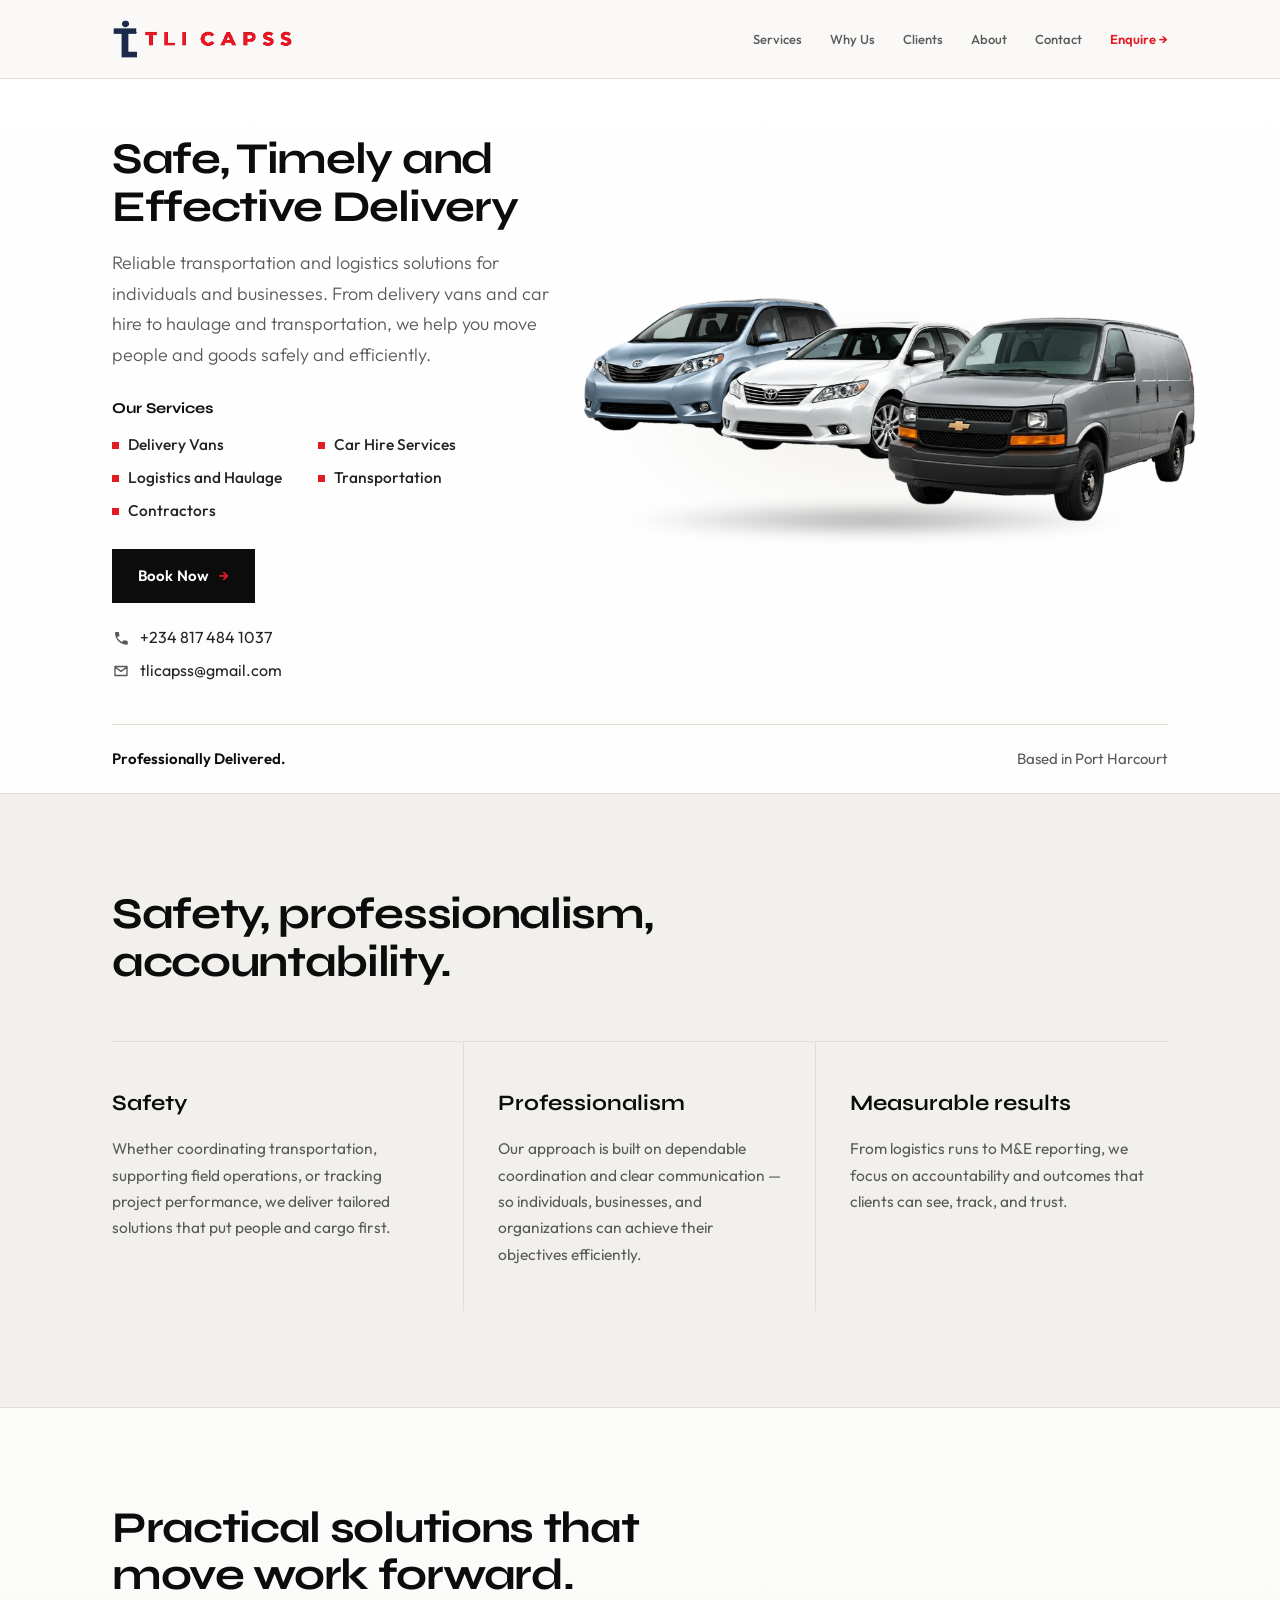
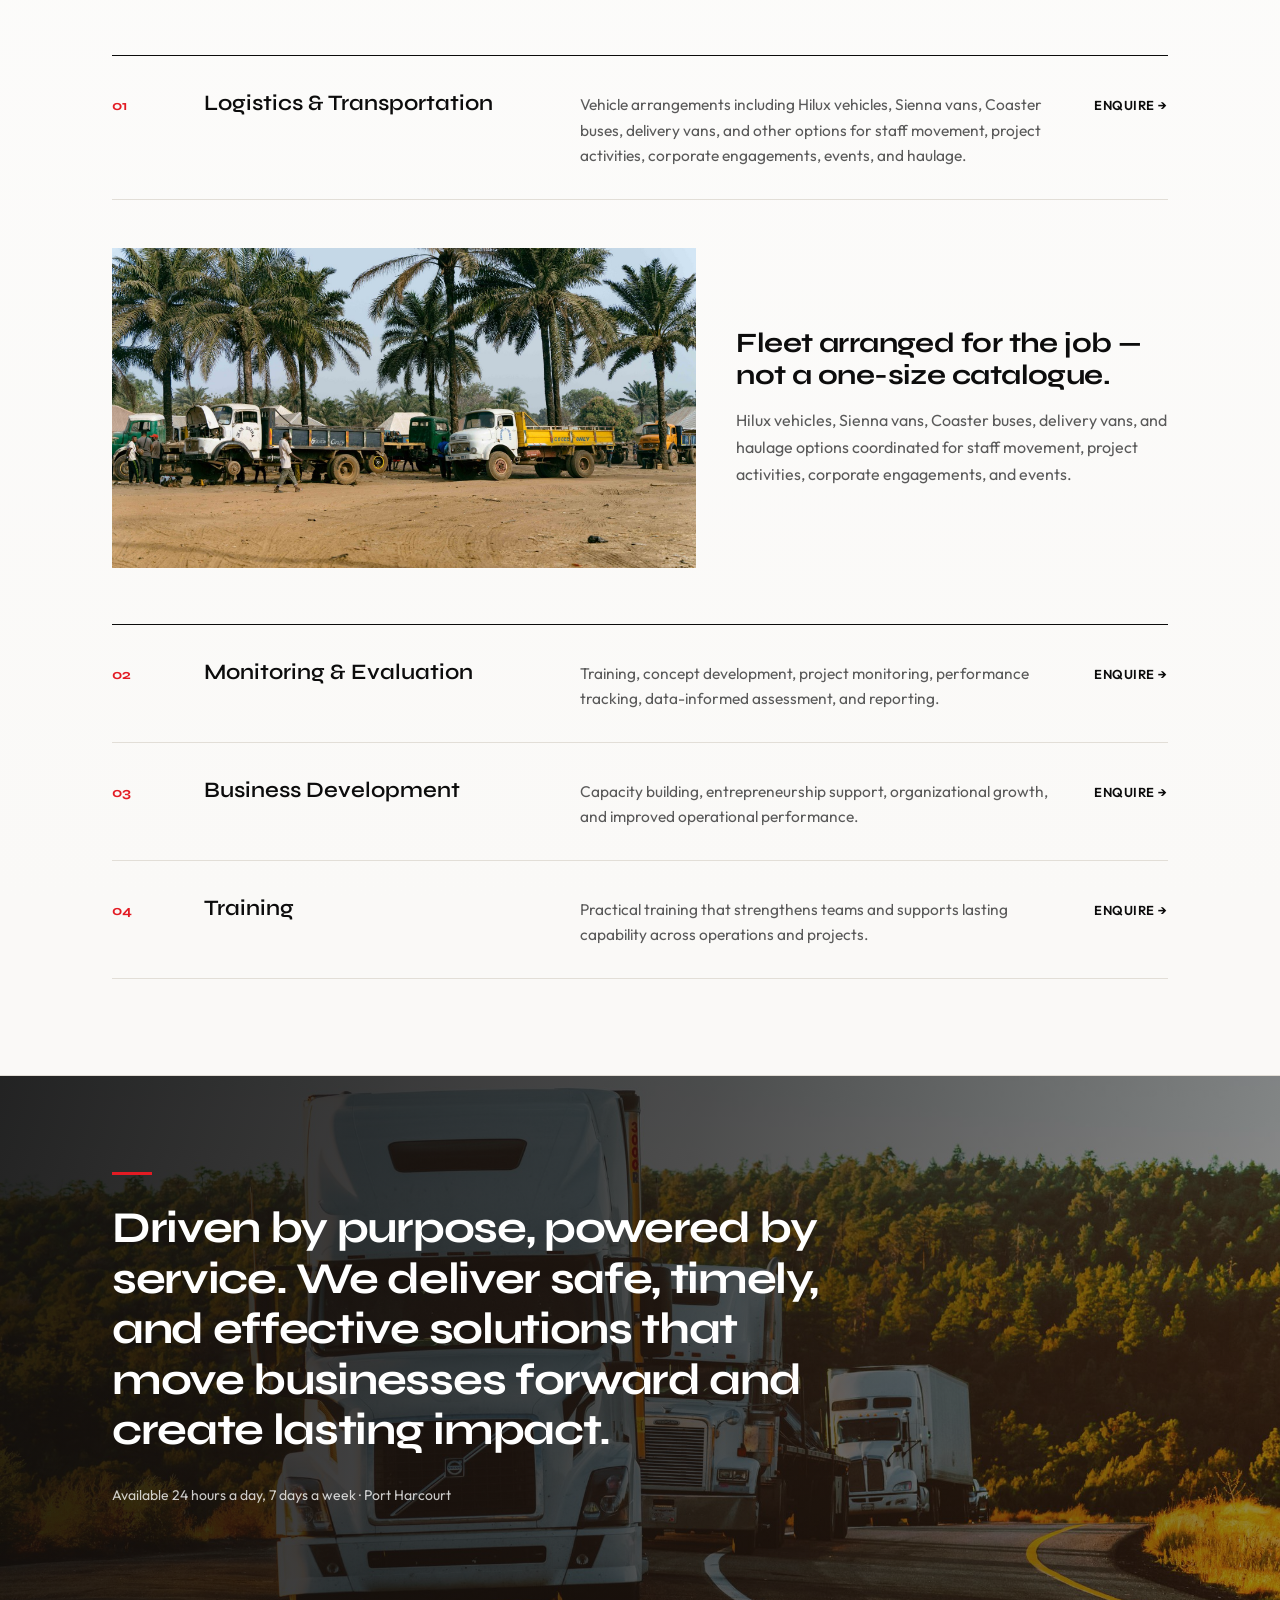
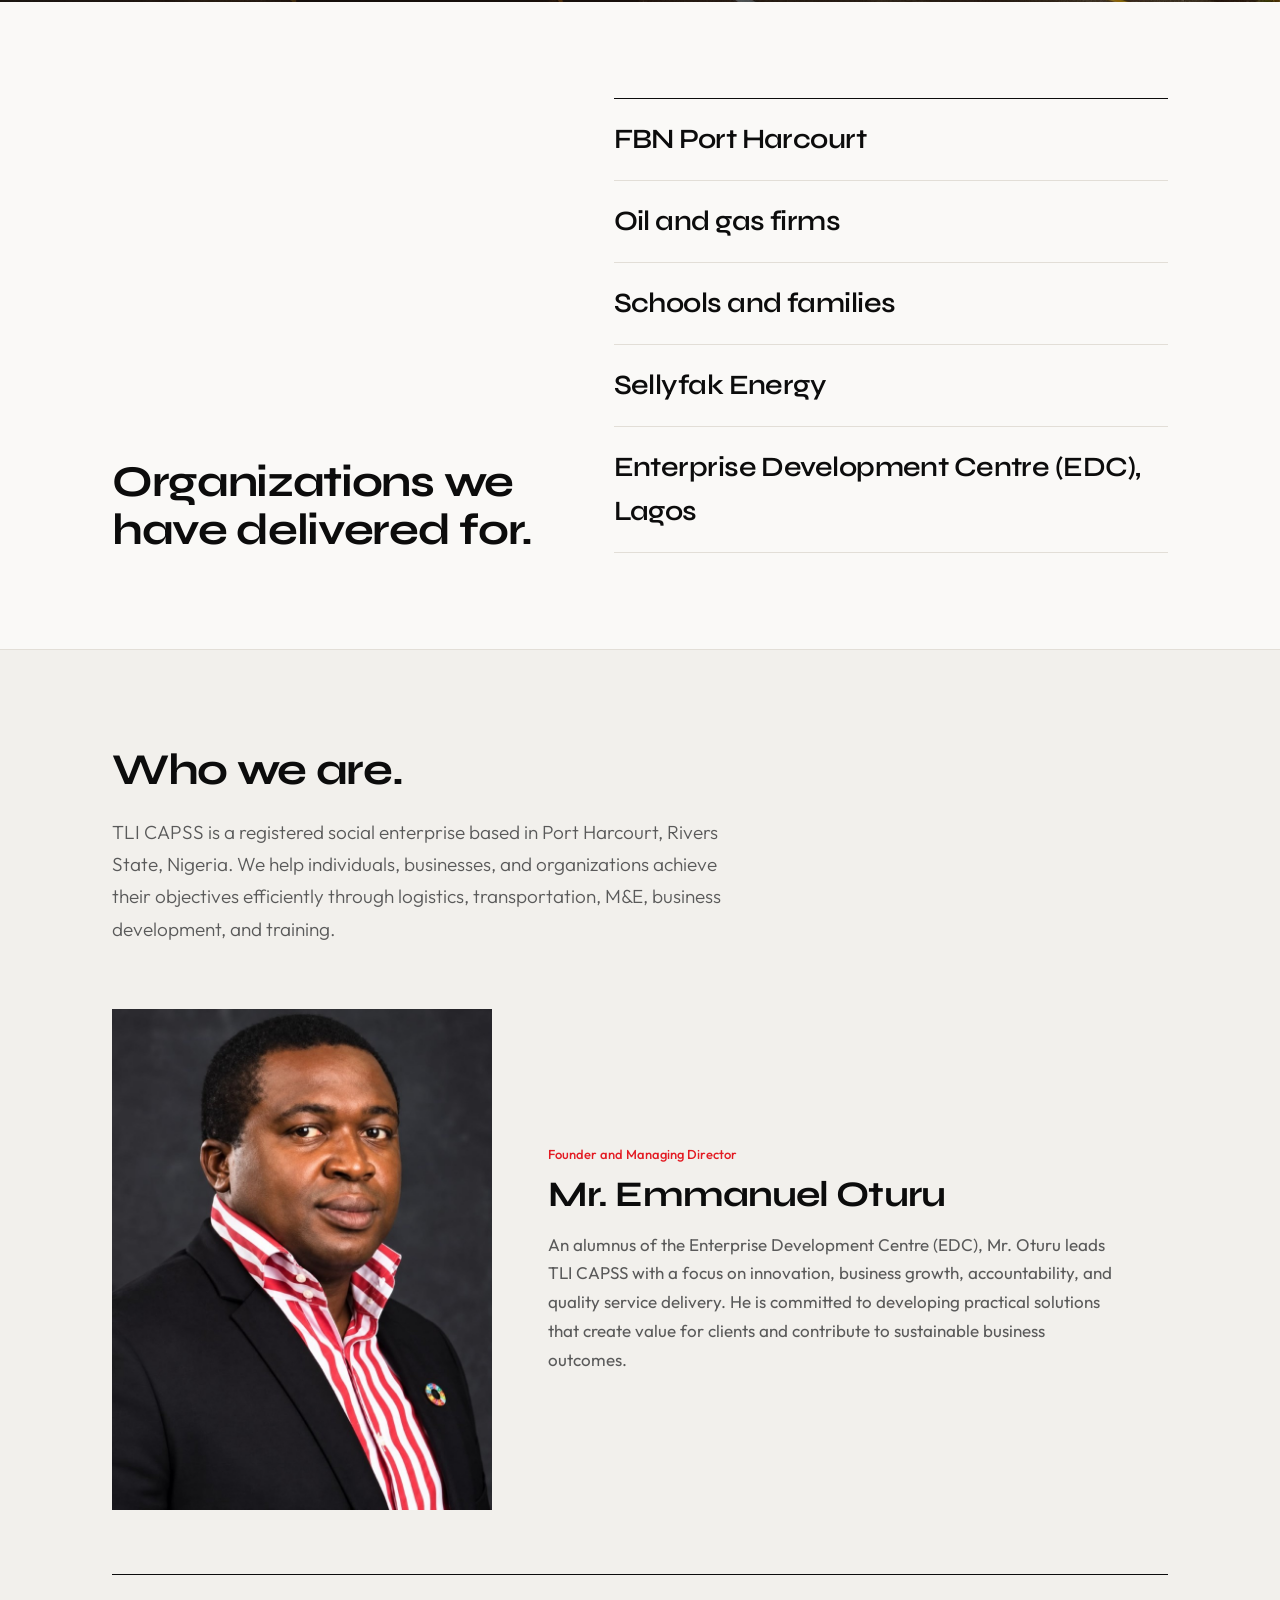
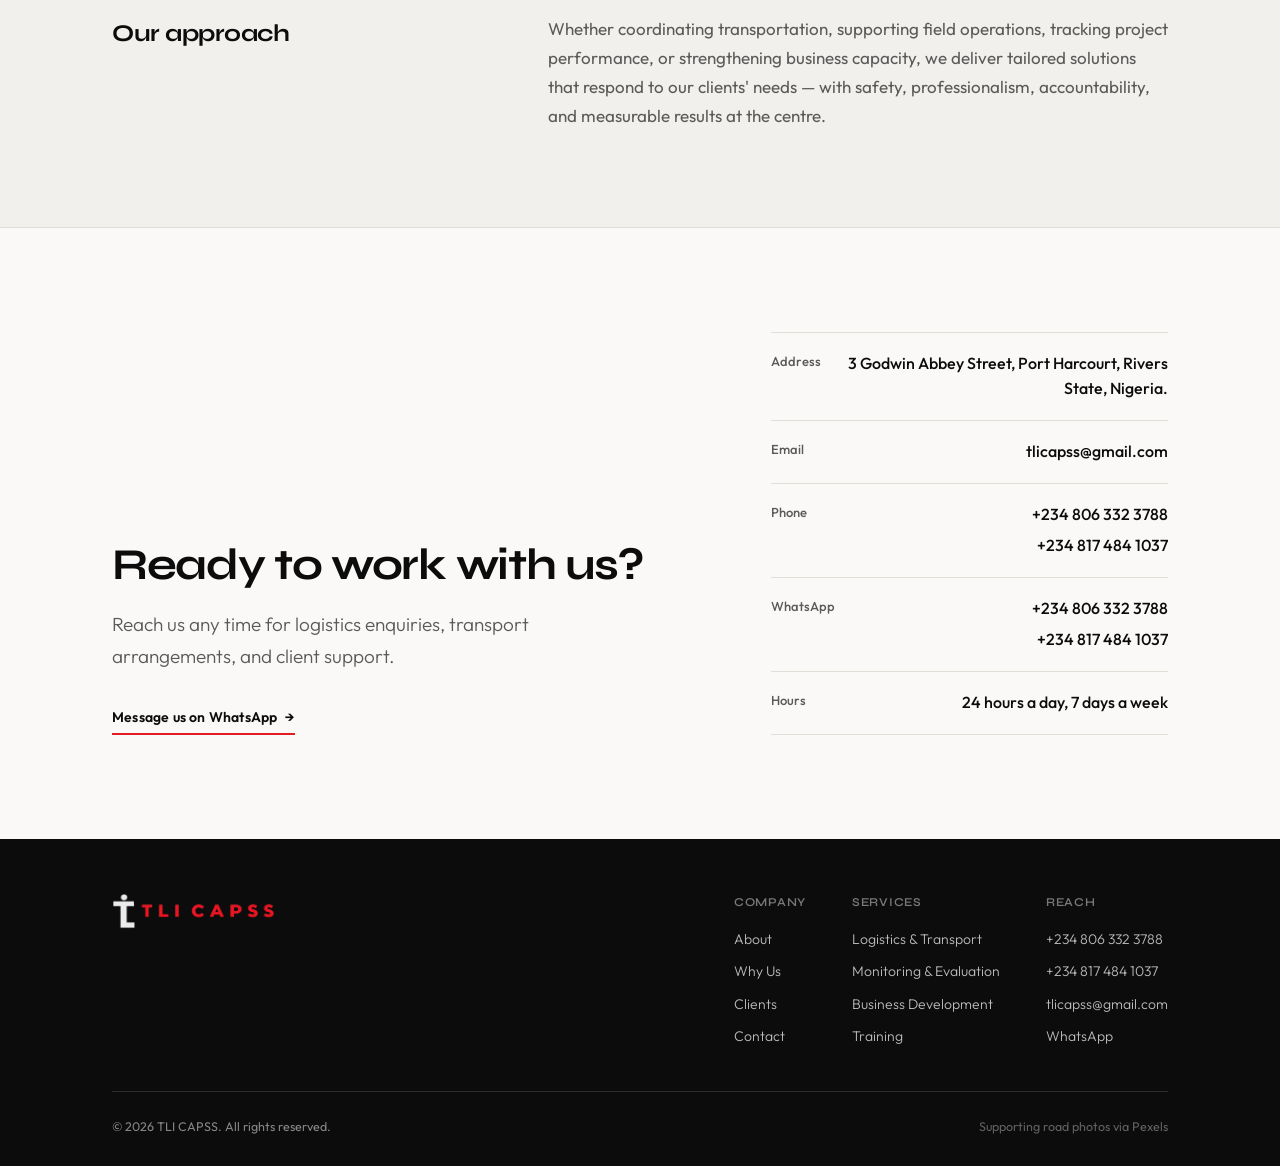
==== index.html @ 43f6a07b "Rework hero, About layout, and drop section eyebrows Use a background-removed, uncropped fleet image" ====
<!DOCTYPE html>
<html lang="en">

<head>
  <meta charset="utf-8" />
  <meta name="viewport" content="width=device-width, initial-scale=1" />
  <meta name="description" content="TLI CAPSS — logistics, transportation, monitoring and evaluation, business development, and training services based in Port Harcourt, Rivers State, Nigeria." />
  <title>TLI CAPSS — Logistics, M&amp;E &amp; Training</title>

  <meta property="og:type" content="website" />
  <meta property="og:site_name" content="TLI CAPSS" />
  <meta property="og:title" content="TLI CAPSS — Logistics, M&amp;E &amp; Training" />
  <meta property="og:description" content="Reliable logistics, transportation, M&amp;E, business development, and training from Port Harcourt, Rivers State, Nigeria." />
  <meta property="og:url" content="https://YOUR-DOMAIN.example/" />
  <meta property="og:image" content="https://YOUR-DOMAIN.example/images/brand/logo-mark.png" />
  <meta property="og:image:alt" content="TLI CAPSS" />
  <meta name="twitter:card" content="summary" />
  <meta name="twitter:title" content="TLI CAPSS — Logistics, M&amp;E &amp; Training" />
  <meta name="twitter:description" content="Reliable logistics, transportation, M&amp;E, business development, and training from Port Harcourt, Rivers State, Nigeria." />
  <meta name="twitter:image" content="https://YOUR-DOMAIN.example/images/brand/logo-mark.png" />

  <link rel="icon" type="image/png" href="images/brand/favicon.png" />
  <link rel="preconnect" href="https://fonts.googleapis.com" />
  <link rel="preconnect" href="https://fonts.gstatic.com" crossorigin />
  <link href="https://fonts.googleapis.com/css2?family=Outfit:wght@300;400;500;600;700&family=Syne:wght@500;600;700;800&display=swap" rel="stylesheet" />
  <link href="css/site.css" rel="stylesheet" />
</head>

<body>

  <header class="head">
    <div class="wrap head-inner">
      <a class="brand" href="index.html">
        <img class="brand-logo" src="images/brand/logo-horizontal.png" alt="TLI CAPSS" width="220" height="49" />
      </a>
      <nav class="nav" aria-label="Primary">
        <a href="#services">Services</a>
        <a href="#why">Why Us</a>
        <a href="#clients">Clients</a>
        <a href="#about">About</a>
        <a href="#contact">Contact</a>
        <a class="navcta" href="#contact">Enquire →</a>
      </nav>
      <button type="button" class="nav-toggle" id="navToggle" aria-expanded="false" aria-controls="navDrawer" aria-label="Open menu">
        <span class="nav-toggle-bars" aria-hidden="true"></span>
      </button>
    </div>
    <div class="nav-drawer" id="navDrawer" hidden>
      <nav class="nav-drawer-inner" aria-label="Mobile">
        <a href="#services">Services</a>
        <a href="#why">Why Us</a>
        <a href="#clients">Clients</a>
        <a href="#about">About</a>
        <a href="#contact">Contact</a>
        <a class="navcta" href="#contact">Enquire →</a>
      </nav>
    </div>
  </header>

  <!-- ===== hero ===== -->
  <section class="hero">
    <div class="wrap">
      <div class="hero-grid">
        <div class="hero-copy rv">
          <h1>Safe, Timely and Effective Delivery</h1>
          <p class="lede">Reliable transportation and logistics solutions for individuals and businesses. From delivery vans and car hire to haulage and transportation, we help you move people and goods safely and efficiently.</p>

          <div class="hero-services">
            <h2 class="hero-services-title">Our Services</h2>
            <ul>
              <li>Delivery Vans</li>
              <li>Car Hire Services</li>
              <li>Logistics and Haulage</li>
              <li>Transportation</li>
              <li>Contractors</li>
            </ul>
          </div>

          <a class="btn" href="https://wa.me/2348174841037?text=Hello%20TLI%20CAPSS%2C%20I%27d%20like%20to%20book%20a%20service" target="_blank" rel="noopener">
            Book Now <span class="arw" aria-hidden="true">→</span>
          </a>

          <ul class="hero-contact">
            <li>
              <svg viewBox="0 0 24 24" width="18" height="18" aria-hidden="true"><path fill="currentColor" d="M6.6 10.8c1.4 2.8 3.8 5.2 6.6 6.6l2.1-2.1c.3-.3.7-.4 1.1-.3 1.1.4 2.3.6 3.6.6.6 0 1 .4 1 1V20c0 .6-.4 1-1 1C11.2 21 4 13.8 4 5c0-.6.4-1 1-1h3.4c.6 0 1 .4 1 1 0 1.3.2 2.5.6 3.6.1.4 0 .8-.3 1.1z"/></svg>
              <a class="contact-nowrap" href="tel:+2348174841037">+234 817 484 1037</a>
            </li>
            <li>
              <svg viewBox="0 0 24 24" width="18" height="18" aria-hidden="true"><path fill="none" stroke="currentColor" stroke-width="1.8" stroke-linecap="round" stroke-linejoin="round" d="M4 6h16v12H4zM4.5 7l7.5 5.5L19.5 7"/></svg>
              <a class="contact-nowrap" href="mailto:tlicapss@gmail.com">tlicapss@gmail.com</a>
            </li>
          </ul>
        </div>

        <figure class="hero-figure rv">
          <img src="images/hero-fleet-cutout.webp" alt="TLI CAPSS fleet: passenger van, car hire sedan and delivery van" width="1998" height="747" />
        </figure>

        <p class="hero-trust rv"><strong>Professionally Delivered.</strong><span>Based in Port Harcourt</span></p>
      </div>
    </div>
  </section>

  <!-- ===== pillars ===== -->
  <section class="section section--mist">
    <div class="wrap">
      <div class="section-lead rv">
        <h2>Safety, professionalism, accountability.</h2>
      </div>
      <div class="pillars">
        <div class="pillar rv">
          <h3>Safety</h3>
          <p>Whether coordinating transportation, supporting field operations, or tracking project performance, we deliver tailored solutions that put people and cargo first.</p>
        </div>
        <div class="pillar rv">
          <h3>Professionalism</h3>
          <p>Our approach is built on dependable coordination and clear communication — so individuals, businesses, and organizations can achieve their objectives efficiently.</p>
        </div>
        <div class="pillar rv">
          <h3>Measurable results</h3>
          <p>From logistics runs to M&amp;E reporting, we focus on accountability and outcomes that clients can see, track, and trust.</p>
        </div>
      </div>
    </div>
  </section>

  <!-- ===== services ===== -->
  <section class="section" id="services">
    <div class="wrap">
      <div class="section-lead rv">
        <h2>Practical solutions that move work forward.</h2>
      </div>
      <div class="ledger">
        <div class="ledger-row rv">
          <div class="ledger-no">01</div>
          <div class="ledger-name">Logistics &amp; Transportation</div>
          <div class="ledger-desc">Vehicle arrangements including Hilux vehicles, Sienna vans, Coaster buses, delivery vans, and other options for staff movement, project activities, corporate engagements, events, and haulage.</div>
          <a class="ledger-go" href="https://wa.me/2348174841037" target="_blank" rel="noopener">Enquire →</a>
        </div>
      </div>

      <div class="service-feature rv">
        <figure class="service-feature-media">
          <img src="images/fleet-yard.jpg" alt="Trucks staged under palm trees along a Nigerian road" width="2000" height="1333" />
        </figure>
        <div class="service-feature-copy">
          <h3>Fleet arranged for the job — not a one-size catalogue.</h3>
          <p>Hilux vehicles, Sienna vans, Coaster buses, delivery vans, and haulage options coordinated for staff movement, project activities, corporate engagements, and events.</p>
        </div>
      </div>

      <div class="ledger">
        <div class="ledger-row rv">
          <div class="ledger-no">02</div>
          <div class="ledger-name">Monitoring &amp; Evaluation</div>
          <div class="ledger-desc">Training, concept development, project monitoring, performance tracking, data-informed assessment, and reporting.</div>
          <a class="ledger-go" href="https://wa.me/2348174841037" target="_blank" rel="noopener">Enquire →</a>
        </div>
        <div class="ledger-row rv">
          <div class="ledger-no">03</div>
          <div class="ledger-name">Business Development</div>
          <div class="ledger-desc">Capacity building, entrepreneurship support, organizational growth, and improved operational performance.</div>
          <a class="ledger-go" href="https://wa.me/2348174841037" target="_blank" rel="noopener">Enquire →</a>
        </div>
        <div class="ledger-row rv">
          <div class="ledger-no">04</div>
          <div class="ledger-name">Training</div>
          <div class="ledger-desc">Practical training that strengthens teams and supports lasting capability across operations and projects.</div>
          <a class="ledger-go" href="https://wa.me/2348174841037" target="_blank" rel="noopener">Enquire →</a>
        </div>
      </div>
    </div>
  </section>

  <!-- ===== cinematic commitment ===== -->
  <section class="quote-band" id="why">
    <div class="quote-band-bg" aria-hidden="true">
      <img src="images/fleet-highway.jpg" alt="" width="2000" height="1335" />
    </div>
    <div class="wrap quote-band-inner">
      <blockquote class="rv">
        <p>Driven by purpose, powered by service. We deliver safe, timely, and effective solutions that move businesses forward and create lasting impact.</p>
      </blockquote>
      <p class="quote-meta rv">Available 24 hours a day, 7 days a week · Port Harcourt</p>
    </div>
  </section>

  <!-- ===== clients ===== -->
  <section class="section" id="clients">
    <div class="wrap clients-layout">
      <div class="section-lead rv">
        <h2>Organizations we have delivered for.</h2>
      </div>
      <ul class="client-list rv">
        <li>FBN Port Harcourt</li>
        <li>Oil and gas firms</li>
        <li>Schools and families</li>
        <li>Sellyfak Energy</li>
        <li>Enterprise Development Centre (EDC), Lagos</li>
      </ul>
    </div>
  </section>

  <!-- ===== about ===== -->
  <section class="section section--mist" id="about">
    <div class="wrap">
      <div class="section-lead rv">
        <h2>Who we are.</h2>
        <p class="lede about-lede">TLI CAPSS is a registered social enterprise based in Port Harcourt, Rivers State, Nigeria. We help individuals, businesses, and organizations achieve their objectives efficiently through logistics, transportation, M&amp;E, business development, and training.</p>
      </div>
      <div class="about-ceo rv">
        <figure class="about-photo">
          <img src="images/brand/ceo.jpg" alt="Mr. Emmanuel Oturu, Founder and Managing Director of TLI CAPSS" width="776" height="1024" />
        </figure>
        <div class="about-meta">
          <p class="about-role">Founder and Managing Director</p>
          <h3>Mr. Emmanuel Oturu</h3>
          <p>An alumnus of the Enterprise Development Centre (EDC), Mr. Oturu leads TLI CAPSS with a focus on innovation, business growth, accountability, and quality service delivery. He is committed to developing practical solutions that create value for clients and contribute to sustainable business outcomes.</p>
        </div>
      </div>

      <div class="about-approach rv">
        <h3>Our approach</h3>
        <p>Whether coordinating transportation, supporting field operations, tracking project performance, or strengthening business capacity, we deliver tailored solutions that respond to our clients' needs — with safety, professionalism, accountability, and measurable results at the centre.</p>
      </div>
    </div>
  </section>

  <!-- ===== contact ===== -->
  <section class="close" id="contact">
    <div class="wrap">
      <div class="close-grid">
        <div class="rv">
          <h2>Ready to work with us?</h2>
          <p class="lede">Reach us any time for logistics enquiries, transport arrangements, and client support.</p>
          <div class="close-cta">
            <a class="tlink" href="https://wa.me/2348174841037?text=Hello%20TLI%20CAPSS%2C%20I%27d%20like%20to%20make%20an%20enquiry" target="_blank" rel="noopener">
              Message us on WhatsApp <span class="arw">→</span>
            </a>
          </div>
        </div>
        <ul class="close-list rv">
          <li>
            <span class="k">Address</span>
            <span class="v">3 Godwin Abbey Street, Port Harcourt, Rivers State, Nigeria.</span>
          </li>
          <li>
            <span class="k">Email</span>
            <a class="v contact-nowrap" href="mailto:tlicapss@gmail.com">tlicapss@gmail.com</a>
          </li>
          <li>
            <span class="k">Phone</span>
            <span class="v contact-stack">
              <a class="contact-nowrap" href="tel:+2348063323788">+234 806 332 3788</a>
              <a class="contact-nowrap" href="tel:+2348174841037">+234 817 484 1037</a>
            </span>
          </li>
          <li>
            <span class="k">WhatsApp</span>
            <span class="v contact-stack">
              <a class="contact-nowrap" href="https://wa.me/2348063323788" target="_blank" rel="noopener">+234 806 332 3788</a>
              <a class="contact-nowrap" href="https://wa.me/2348174841037" target="_blank" rel="noopener">+234 817 484 1037</a>
            </span>
          </li>
          <li>
            <span class="k">Hours</span>
            <span class="v">24 hours a day, 7 days a week</span>
          </li>
        </ul>
      </div>
    </div>
  </section>

  <footer class="foot">
    <div class="wrap">
      <div class="foot-top">
        <a class="brand" href="index.html">
          <img class="brand-logo brand-logo--foot" src="images/brand/logo-horizontal-on-dark.png" alt="TLI CAPSS" width="220" height="49" />
        </a>
        <div class="foot-links">
          <div class="foot-col">
            <h5>Company</h5>
            <a href="#about">About</a>
            <a href="#why">Why Us</a>
            <a href="#clients">Clients</a>
            <a href="#contact">Contact</a>
          </div>
          <div class="foot-col">
            <h5>Services</h5>
            <a href="#services">Logistics &amp; Transport</a>
            <a href="#services">Monitoring &amp; Evaluation</a>
            <a href="#services">Business Development</a>
            <a href="#services">Training</a>
          </div>
          <div class="foot-col">
            <h5>Reach</h5>
            <a class="contact-nowrap" href="tel:+2348063323788">+234 806 332 3788</a>
            <a class="contact-nowrap" href="tel:+2348174841037">+234 817 484 1037</a>
            <a class="contact-nowrap" href="mailto:tlicapss@gmail.com">tlicapss@gmail.com</a>
            <a href="https://wa.me/2348174841037" target="_blank" rel="noopener">WhatsApp</a>
          </div>
        </div>
      </div>
      <div class="foot-bottom">
        <span>&copy; 2026 TLI CAPSS. All rights reserved.</span>
        <span class="foot-credit">Supporting road photos via Pexels</span>
      </div>
    </div>
  </footer>

  <script>
    (function () {
      var reduce = window.matchMedia("(prefers-reduced-motion: reduce)").matches;
      var els = [].slice.call(document.querySelectorAll(".rv"));
      if (reduce || !("IntersectionObserver" in window)) {
        els.forEach(function (e) { e.classList.add("in"); });
      } else {
        var io = new IntersectionObserver(function (ents) {
          ents.forEach(function (e) {
            if (e.isIntersecting) { e.target.classList.add("in"); io.unobserve(e.target); }
          });
        }, { threshold: 0.12, rootMargin: "0px 0px -6% 0px" });
        els.forEach(function (e) { io.observe(e); });
      }

      var toggle = document.getElementById("navToggle");
      var drawer = document.getElementById("navDrawer");
      if (!toggle || !drawer) return;

      function setOpen(open) {
        toggle.setAttribute("aria-expanded", open ? "true" : "false");
        toggle.setAttribute("aria-label", open ? "Close menu" : "Open menu");
        toggle.classList.toggle("is-open", open);
        document.body.classList.toggle("nav-open", open);
        if (open) {
          drawer.removeAttribute("hidden");
        } else {
          drawer.setAttribute("hidden", "");
        }
      }

      toggle.addEventListener("click", function () {
        setOpen(toggle.getAttribute("aria-expanded") !== "true");
      });

      drawer.querySelectorAll("a").forEach(function (link) {
        link.addEventListener("click", function () { setOpen(false); });
      });

      document.addEventListener("keydown", function (e) {
        if (e.key === "Escape") setOpen(false);
      });

      window.addEventListener("resize", function () {
        if (window.matchMedia("(min-width: 621px)").matches) setOpen(false);
      });
    })();
  </script>
</body>

</html>
---- css/site.css ----
/* ============================================================
   TLI CAPSS — site stylesheet
   Black + restrained logo red accents, Syne display + Outfit
   body, warm paper, editorial rhythm, sharp corners.
   ============================================================ */

:root {
  --ink: #0c0c0c;
  --ink-soft: #242424;
  --ink-70: #5a5a5a;
  --accent: #e31b23;      /* logo red — use sparingly */
  --accent-dark: #b8141b;
  --paper: #faf9f7;
  --mist: #f2f0ec;
  --line: #e2ded7;
  --display: "Syne", "Outfit", system-ui, sans-serif;
  --body: "Outfit", system-ui, -apple-system, sans-serif;
}

* { box-sizing: border-box; }

html { scroll-behavior: smooth; }

body {
  margin: 0;
  font-family: var(--body);
  color: var(--ink);
  background:
    radial-gradient(1100px 420px at 8% -8%, rgba(227, 27, 35, 0.035), transparent 55%),
    linear-gradient(180deg, #fff 0%, var(--paper) 42%, var(--paper) 100%);
  line-height: 1.6;
  font-weight: 400;
  -webkit-font-smoothing: antialiased;
  text-rendering: optimizeLegibility;
}

a { color: inherit; text-decoration: none; }
img { max-width: 100%; display: block; }

.wrap {
  width: 100%;
  max-width: 1120px;
  margin: 0 auto;
  padding: 0 32px;
}

/* ---------- shared type ---------- */
.lede {
  font-size: 19px;
  line-height: 1.7;
  color: var(--ink-70);
  font-weight: 300;
}

/* ---------- text-link CTA ---------- */
.tlink {
  display: inline-flex;
  align-items: center;
  gap: 8px;
  font-size: 14px;
  font-weight: 600;
  letter-spacing: .2px;
  color: var(--ink);
  padding-bottom: 4px;
  border-bottom: 2px solid var(--accent);
  transition: color .25s ease, border-color .25s ease, gap .25s ease;
}
.tlink .arw { transition: transform .25s ease; }
.tlink:hover { color: var(--accent-dark); border-color: var(--accent-dark); gap: 12px; }
.tlink:hover .arw { transform: translateX(3px); }

/* ============================================================
   HEADER
   ============================================================ */
.head {
  position: sticky;
  top: 0;
  z-index: 100;
  background: rgba(250, 249, 247, .94);
  backdrop-filter: saturate(1.2) blur(10px);
  border-bottom: 1px solid var(--line);
}
.head-inner {
  display: flex;
  align-items: center;
  justify-content: space-between;
  height: 78px;
}
.brand {
  display: flex;
  align-items: center;
  gap: 12px;
}
.brand-logo {
  width: auto;
  height: 40px;
}
.brand-logo--foot {
  height: 36px;
  width: auto;
}
.nav {
  display: flex;
  gap: 28px;
  align-items: center;
}
.nav a {
  font-size: 13px;
  font-weight: 500;
  color: var(--ink-70);
  transition: color .2s ease;
}
.nav a:hover, .nav a.on { color: var(--ink); }
.nav .navcta { color: var(--accent); font-weight: 600; }

.nav-toggle {
  display: none;
  align-items: center;
  justify-content: center;
  width: 42px;
  height: 42px;
  margin: 0;
  padding: 0;
  border: 1px solid var(--line);
  background: transparent;
  cursor: pointer;
  color: var(--ink);
}
.nav-toggle-bars,
.nav-toggle-bars::before,
.nav-toggle-bars::after {
  display: block;
  width: 18px;
  height: 1.5px;
  background: currentColor;
  position: relative;
  transition: transform .25s ease, opacity .2s ease;
}
.nav-toggle-bars::before,
.nav-toggle-bars::after {
  content: "";
  position: absolute;
  left: 0;
}
.nav-toggle-bars::before { top: -6px; }
.nav-toggle-bars::after { top: 6px; }
.nav-toggle.is-open .nav-toggle-bars { background: transparent; }
.nav-toggle.is-open .nav-toggle-bars::before {
  top: 0;
  transform: rotate(45deg);
}
.nav-toggle.is-open .nav-toggle-bars::after {
  top: 0;
  transform: rotate(-45deg);
}
.nav-drawer {
  display: none;
  border-top: 1px solid var(--line);
  background: rgba(250, 249, 247, .98);
}
.nav-drawer[hidden] { display: none !important; }
.nav-drawer-inner {
  display: flex;
  flex-direction: column;
  padding: 8px 20px 20px;
}
.nav-drawer-inner a {
  display: block;
  padding: 14px 0;
  border-bottom: 1px solid var(--line);
  font-size: 14px;
  font-weight: 500;
  color: var(--ink-70);
}
.nav-drawer-inner a:hover,
.nav-drawer-inner a:focus-visible { color: var(--ink); }
.nav-drawer-inner .navcta {
  color: var(--accent);
  border-bottom: none;
  padding-top: 18px;
  font-weight: 600;
}
body.nav-open { overflow: hidden; }

/* ============================================================
   HERO
   ============================================================ */
.hero {
  padding: 56px 0 0;
  border-bottom: 1px solid var(--line);
  overflow: hidden;
}
.hero-grid {
  display: grid;
  grid-template-columns: minmax(0, .95fr) minmax(0, 1.05fr);
  grid-template-areas:
    "copy figure"
    "trust trust";
  column-gap: 40px;
  align-items: center;
}
.hero-copy { grid-area: copy; padding-bottom: 40px; }
.hero h1 {
  font-family: var(--display);
  font-size: clamp(30px, 3.5vw, 44px);
  font-weight: 700;
  letter-spacing: -0.03em;
  line-height: 1.08;
  margin: 0 0 18px;
  color: var(--ink);
}
.hero .lede {
  font-size: 18px;
  max-width: 460px;
  margin: 0 0 26px;
}
.hero-services { margin: 0 0 26px; }
.hero-services-title {
  font-family: var(--display);
  font-size: 15px;
  font-weight: 700;
  letter-spacing: 0;
  margin: 0 0 12px;
  color: var(--ink);
}
.hero-services ul {
  list-style: none;
  margin: 0;
  padding: 0;
  display: grid;
  grid-template-columns: repeat(2, max-content);
  gap: 8px 36px;
}
.hero-services li {
  font-size: 15.5px;
  font-weight: 500;
  color: var(--ink-soft);
  padding-left: 16px;
  position: relative;
  white-space: nowrap;
}
.hero-services li::before {
  content: "";
  position: absolute;
  left: 0;
  top: .62em;
  width: 7px;
  height: 7px;
  background: var(--accent);
}

.btn {
  display: inline-flex;
  align-items: center;
  gap: 10px;
  padding: 15px 26px;
  background: var(--ink);
  color: #fff;
  font-size: 15px;
  font-weight: 600;
  letter-spacing: .01em;
  transition: background .25s ease, gap .25s ease;
}
.btn .arw { color: var(--accent); transition: transform .25s ease, color .25s ease; }
.btn:hover { background: var(--accent); gap: 14px; }
.btn:hover .arw { color: #fff; transform: translateX(2px); }

.hero-contact {
  list-style: none;
  margin: 22px 0 0;
  padding: 0;
  display: grid;
  gap: 8px;
}
.hero-contact li {
  display: flex;
  align-items: center;
  gap: 10px;
  font-size: 16px;
  color: var(--ink-soft);
}
.hero-contact svg { color: var(--ink-70); flex-shrink: 0; }
.hero-contact a:hover { color: var(--accent); }

.hero-figure {
  grid-area: figure;
  position: relative;
  margin: 0 -32px 0 -56px;
  padding-bottom: 40px;
}
.hero-figure::before {
  content: "";
  position: absolute;
  left: 4%;
  right: 8%;
  top: 4%;
  bottom: 10%;
  border-radius: 50%;
  background: radial-gradient(closest-side, var(--mist) 0%, rgba(242,240,236,0) 100%);
  z-index: 0;
}
.hero-figure::after {
  content: "";
  position: absolute;
  left: 8%;
  right: 12%;
  bottom: 28px;
  height: 36px;
  border-radius: 50%;
  background: radial-gradient(closest-side, rgba(12,12,12,.32), rgba(12,12,12,0));
  filter: blur(6px);
  z-index: 0;
}
.hero-figure img {
  position: relative;
  z-index: 1;
  width: 100%;
  height: auto;
}
.hero-figure.rv { transform: translateX(40px); }

.hero-trust {
  grid-area: trust;
  display: flex;
  justify-content: space-between;
  align-items: center;
  flex-wrap: wrap;
  gap: 8px 24px;
  margin: 0;
  padding: 22px 0;
  border-top: 1px solid var(--line);
  font-size: 15px;
  color: var(--ink-70);
}
.hero-trust strong { color: var(--ink); font-weight: 600; }

/* ============================================================
   SECTIONS
   ============================================================ */
.section { padding: 96px 0; border-bottom: 1px solid var(--line); }
.section--mist { background: var(--mist); }
.section-lead {
  max-width: 640px;
  margin-bottom: 56px;
}
.section-lead h2,
.close h2 {
  font-family: var(--display);
  font-size: clamp(32px, 4vw, 44px);
  font-weight: 700;
  letter-spacing: -0.03em;
  line-height: 1.08;
  margin: 0;
}

.pillars {
  display: grid;
  grid-template-columns: repeat(3, 1fr);
  border-top: 1px solid var(--line);
}
.pillar {
  padding: 44px 34px 44px 0;
  border-right: 1px solid var(--line);
}
.pillar:last-child { border-right: none; padding-right: 0; }
.pillar:not(:first-child) { padding-left: 34px; }
.pillar h3 {
  font-family: var(--display);
  font-size: 22px;
  font-weight: 650;
  margin: 0 0 14px;
}
.pillar p {
  margin: 0;
  color: var(--ink-70);
  font-size: 15.5px;
  line-height: 1.7;
}

/* ============================================================
   SERVICES
   ============================================================ */
.ledger { border-top: 1px solid var(--ink); }
.ledger-row {
  display: grid;
  grid-template-columns: 64px 1fr 1.4fr auto;
  gap: 28px;
  align-items: baseline;
  padding: 30px 0;
  border-bottom: 1px solid var(--line);
  transition: background .25s ease, padding .25s ease;
}
.ledger-row:hover {
  background: rgba(255,255,255,.55);
  padding-left: 16px;
  padding-right: 16px;
}
.ledger-no {
  font-family: var(--display);
  font-size: 14px;
  font-weight: 700;
  color: var(--accent);
}
.ledger-name {
  font-family: var(--display);
  font-size: 22px;
  font-weight: 600;
}
.ledger-desc {
  color: var(--ink-70);
  font-size: 15.5px;
  line-height: 1.65;
}
.ledger-go {
  font-size: 13px;
  font-weight: 600;
  letter-spacing: 0.04em;
  text-transform: uppercase;
  color: var(--ink);
  white-space: nowrap;
}
.ledger-row:hover .ledger-go { color: var(--accent); }

.service-feature {
  display: grid;
  grid-template-columns: 1.15fr .85fr;
  gap: 40px;
  align-items: center;
  margin: 48px 0 56px;
}
.service-feature-media { margin: 0; }
.service-feature-media img {
  width: 100%;
  height: 320px;
  object-fit: cover;
}
.service-feature-copy h3 {
  font-family: var(--display);
  font-size: 28px;
  font-weight: 700;
  letter-spacing: -0.02em;
  line-height: 1.15;
  margin: 0 0 16px;
}
.service-feature-copy p:last-child {
  margin: 0;
  color: var(--ink-70);
  font-size: 16px;
  line-height: 1.7;
}

/* ============================================================
   CINEMATIC QUOTE BAND
   ============================================================ */
.quote-band {
  position: relative;
  min-height: 420px;
  display: flex;
  align-items: center;
  color: #fff;
  overflow: hidden;
}
.quote-band-bg {
  position: absolute;
  inset: 0;
}
.quote-band-bg img {
  width: 100%;
  height: 100%;
  object-fit: cover;
}
.quote-band-bg::after {
  content: "";
  position: absolute;
  inset: 0;
  background: linear-gradient(105deg, rgba(12,12,12,.9) 0%, rgba(12,12,12,.72) 50%, rgba(12,12,12,.42) 100%);
}
.quote-band-inner {
  position: relative;
  z-index: 1;
  padding: 96px 32px;
}
.quote-band blockquote {
  margin: 0;
  max-width: 760px;
}
.quote-band blockquote p {
  font-family: var(--display);
  font-size: clamp(28px, 4.2vw, 44px);
  font-weight: 700;
  letter-spacing: -0.03em;
  line-height: 1.15;
  margin: 0;
}
.quote-band blockquote p::before {
  content: "";
  display: block;
  width: 40px;
  height: 3px;
  background: var(--accent);
  margin-bottom: 28px;
}
.quote-meta {
  margin: 28px 0 0;
  font-size: 14px;
  color: rgba(255,255,255,.78);
}

/* ============================================================
   CLIENTS
   ============================================================ */
.clients-layout {
  display: grid;
  grid-template-columns: .9fr 1.1fr;
  gap: 48px;
  align-items: end;
}
.clients-layout .section-lead { margin-bottom: 0; }
.client-list {
  list-style: none;
  margin: 0;
  padding: 0;
  border-top: 1px solid var(--ink);
}
.client-list li {
  font-family: var(--display);
  font-size: clamp(22px, 2.6vw, 28px);
  font-weight: 600;
  letter-spacing: -0.02em;
  padding: 18px 0;
  border-bottom: 1px solid var(--line);
}

/* ============================================================
   ABOUT
   ============================================================ */
.about-lede {
  margin: 22px 0 0;
  max-width: 640px;
}
.about-ceo {
  display: grid;
  grid-template-columns: minmax(0, 380px) minmax(0, 1fr);
  gap: 56px;
  align-items: center;
  padding-top: 8px;
}
.about-photo { margin: 0; }
.about-photo img {
  width: 100%;
  height: auto;
}
.about-role {
  margin: 0 0 10px;
  font-size: 13px;
  font-weight: 500;
  color: var(--accent);
}
.about-meta h3 {
  margin: 0 0 16px;
  font-family: var(--display);
  font-size: clamp(28px, 3.2vw, 36px);
  font-weight: 700;
  letter-spacing: -0.025em;
  line-height: 1.1;
}
.about-meta p:last-child {
  margin: 0;
  font-size: 17px;
  line-height: 1.7;
  color: var(--ink-70);
  max-width: 52ch;
}
.about-approach {
  margin-top: 64px;
  padding-top: 40px;
  border-top: 1px solid var(--ink);
  display: grid;
  grid-template-columns: minmax(0, 380px) minmax(0, 1fr);
  gap: 56px;
  align-items: start;
}
.about-approach h3 {
  margin: 0;
  font-family: var(--display);
  font-size: 24px;
  font-weight: 700;
  letter-spacing: -0.02em;
}
.about-approach p {
  margin: 0;
  font-size: 17px;
  line-height: 1.7;
  color: var(--ink-70);
  max-width: 62ch;
}

/* ============================================================
   CONTACT
   ============================================================ */
.close { padding: 104px 0; }
.close-grid {
  display: grid;
  grid-template-columns: 1.2fr .8fr;
  gap: 64px;
  align-items: end;
}
.close .lede { max-width: 460px; }
.close-list {
  list-style: none;
  margin: 0;
  padding: 0;
}
.close-list li {
  padding: 18px 0;
  border-bottom: 1px solid var(--line);
  display: flex;
  justify-content: space-between;
  gap: 16px;
}
.close-list li:first-child { border-top: 1px solid var(--line); }
.close-list .k {
  font-size: 13px;
  font-weight: 500;
  color: var(--ink-70);
  flex-shrink: 0;
}
.close-cta { margin-top: 32px; }
.close-list .v { color: var(--ink); font-weight: 500; text-align: right; }
.close-list a.v:hover,
.close-list .v a:hover { color: var(--accent); }
.contact-nowrap { white-space: nowrap; }
.contact-stack {
  display: flex;
  flex-direction: column;
  align-items: flex-end;
  gap: 6px;
}
.contact-stack a { color: inherit; }
.foot-col .contact-nowrap { display: block; }

/* ============================================================
   FOOTER
   ============================================================ */
.foot {
  background: var(--ink);
  color: rgba(255,255,255,.7);
  padding: 54px 0 30px;
}
.foot-top {
  display: flex;
  justify-content: space-between;
  align-items: flex-start;
  flex-wrap: wrap;
  gap: 30px;
  padding-bottom: 34px;
  border-bottom: 1px solid rgba(255,255,255,.14);
}
.foot-links {
  display: flex;
  gap: 46px;
  flex-wrap: wrap;
}
.foot-col h5 {
  font-family: var(--display);
  font-size: 12px;
  font-weight: 600;
  letter-spacing: 0.06em;
  text-transform: uppercase;
  color: rgba(255,255,255,.45);
  margin: 0 0 16px;
}
.foot-col a {
  display: block;
  color: rgba(255,255,255,.72);
  font-size: 14px;
  font-weight: 300;
  margin-bottom: 10px;
  transition: color .2s ease;
}
.foot-col a:hover { color: #fff; }
.foot-bottom {
  display: flex;
  justify-content: space-between;
  align-items: center;
  flex-wrap: wrap;
  gap: 10px;
  padding-top: 24px;
  font-size: 12.5px;
  color: rgba(255,255,255,.5);
}
.foot-credit { color: rgba(255,255,255,.35); }

/* ============================================================
   REVEAL
   ============================================================ */
.rv {
  opacity: 0;
  transform: translateY(22px);
  transition: opacity .8s cubic-bezier(.16,1,.3,1), transform .8s cubic-bezier(.16,1,.3,1);
}
.rv.in { opacity: 1; transform: none; }

/* ============================================================
   RESPONSIVE
   ============================================================ */
@media (max-width: 940px) {
  .hero-grid {
    grid-template-columns: 1fr;
    grid-template-areas: "copy" "figure" "trust";
  }
  .hero-copy { padding-bottom: 8px; }
  .hero-figure { margin: 16px 0 0; padding-bottom: 40px; }
  .hero-figure::after { bottom: 24px; }
  .close-grid { grid-template-columns: 1fr; gap: 40px; }
  .pillars { grid-template-columns: 1fr; }
  .pillar {
    border-right: none;
    border-bottom: 1px solid var(--line);
    padding: 32px 0;
  }
  .pillar:not(:first-child) { padding-left: 0; }
  .service-feature { grid-template-columns: 1fr; gap: 24px; }
  .service-feature-media img { height: 260px; }
  .clients-layout { grid-template-columns: 1fr; gap: 32px; align-items: start; }
  .about-ceo,
  .about-approach { grid-template-columns: 1fr; gap: 28px; }
  .about-photo { max-width: 380px; }
  .close-list li { flex-direction: column; align-items: flex-start; gap: 6px; }
  .close-list .v { text-align: left; }
  .contact-stack { align-items: flex-start; }
  .ledger-row { grid-template-columns: 40px 1fr; gap: 8px 18px; }
  .ledger-desc,
  .ledger-go { grid-column: 2 / -1; }
}
@media (max-width: 620px) {
  .wrap { padding: 0 20px; }
  .nav { display: none; }
  .nav-toggle { display: inline-flex; }
  .nav-drawer:not([hidden]) { display: block; }
  .brand-logo { height: 34px; }
  .hero { padding: 48px 0 0; }
  .hero-services ul { gap: 8px 24px; }
  .quote-band-inner { padding: 72px 20px; }
  .section { padding: 72px 0; }
}
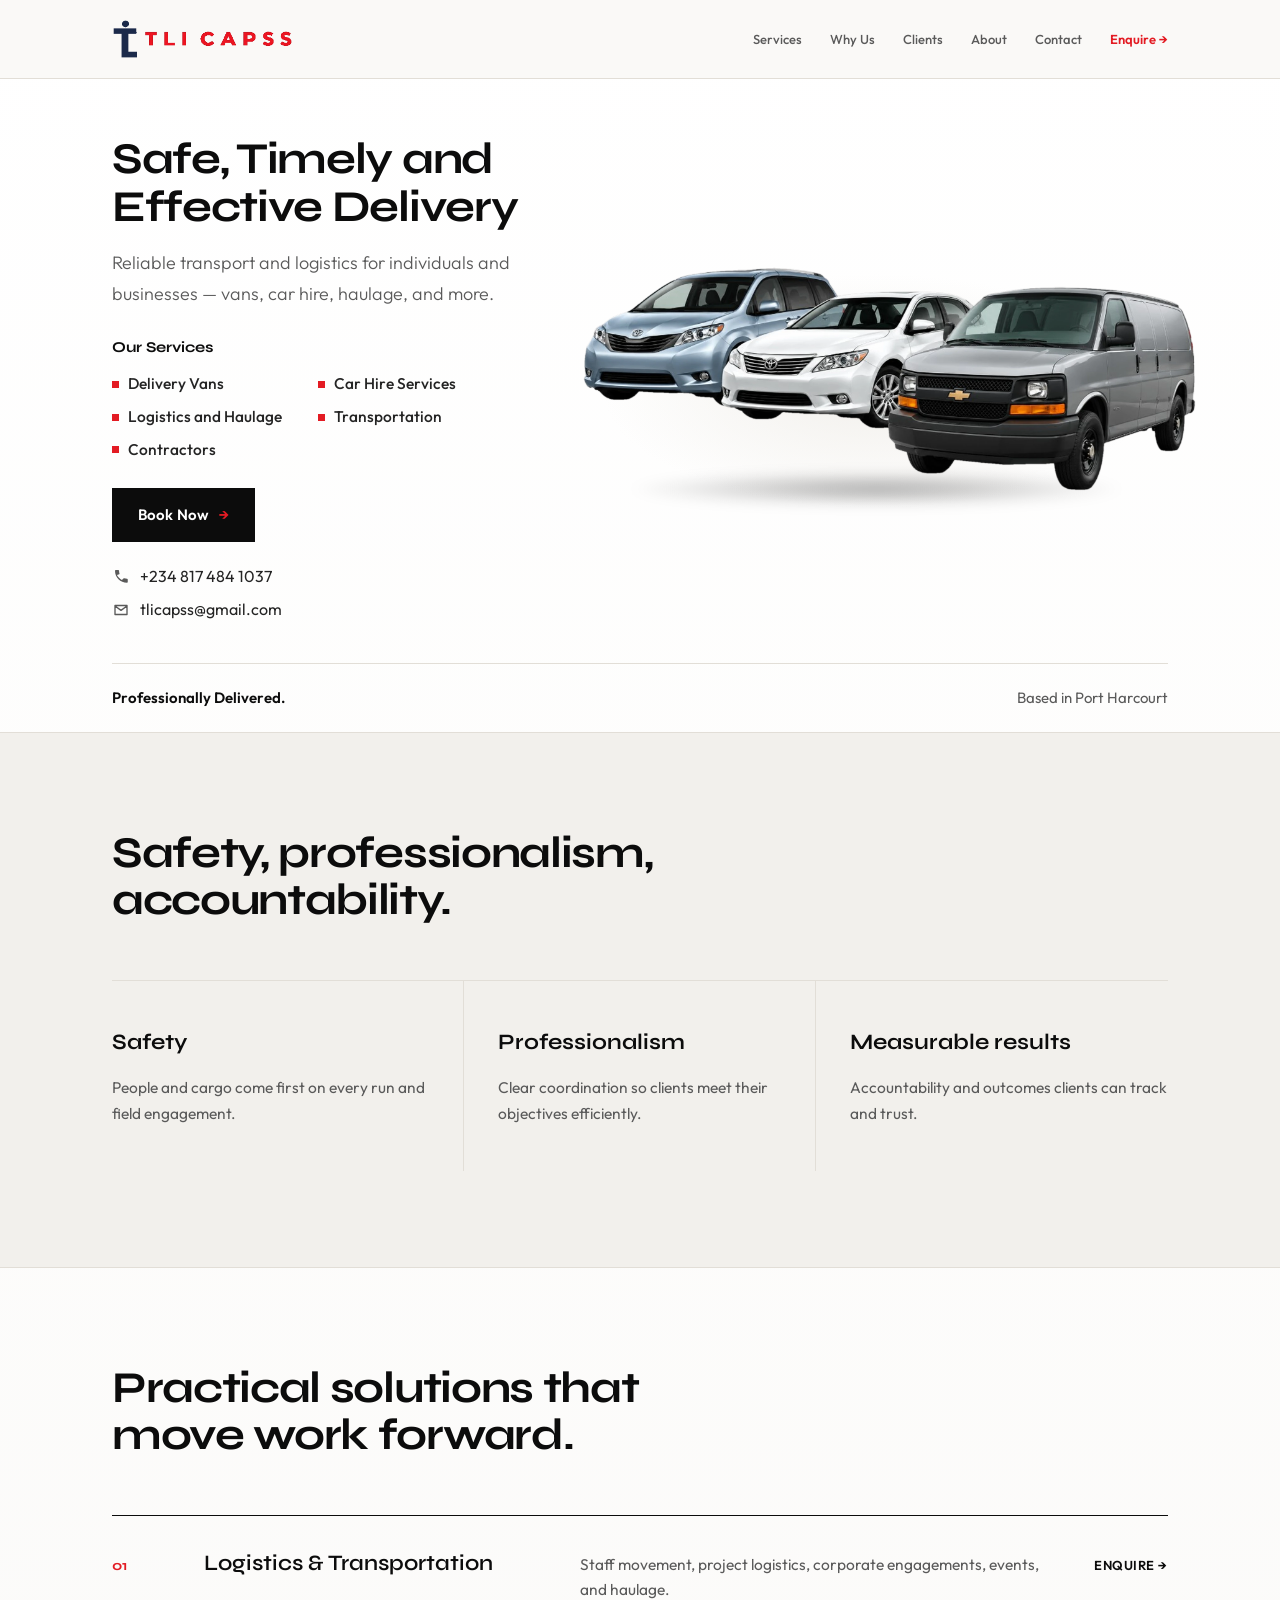
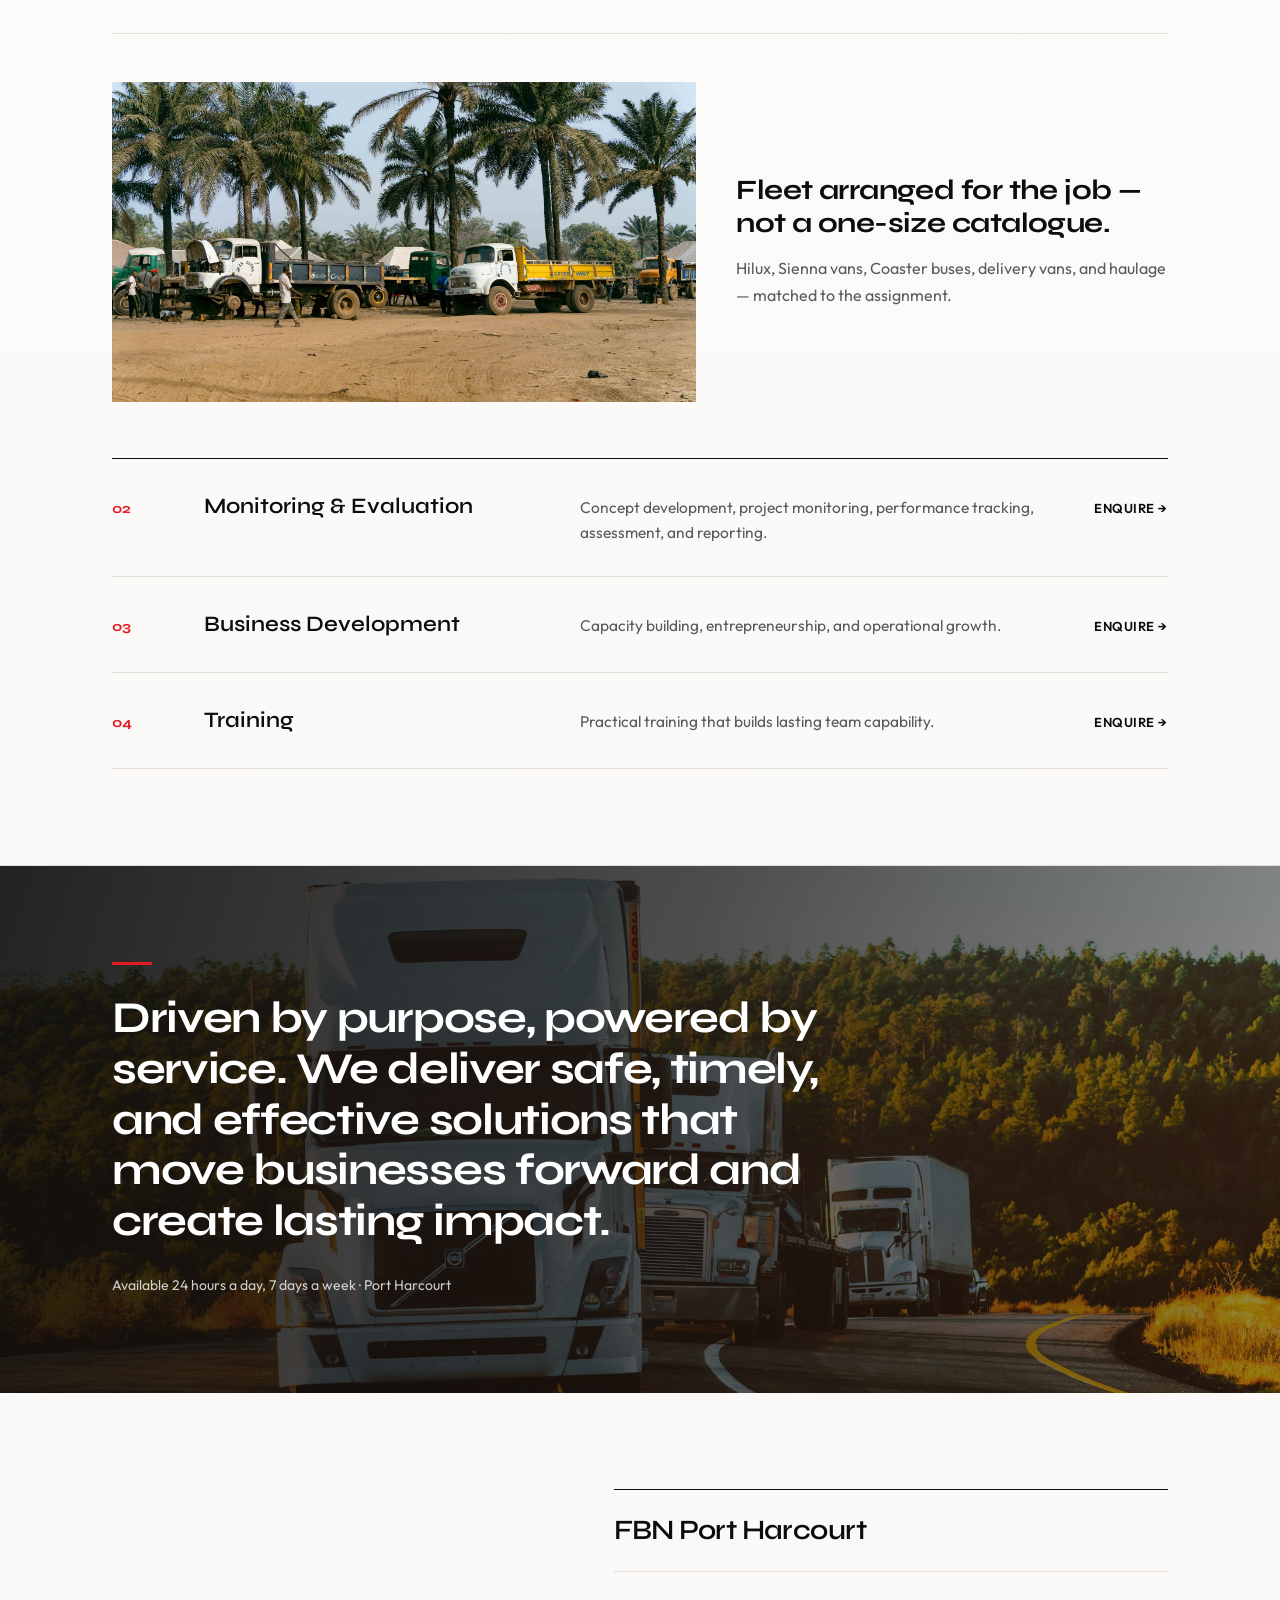
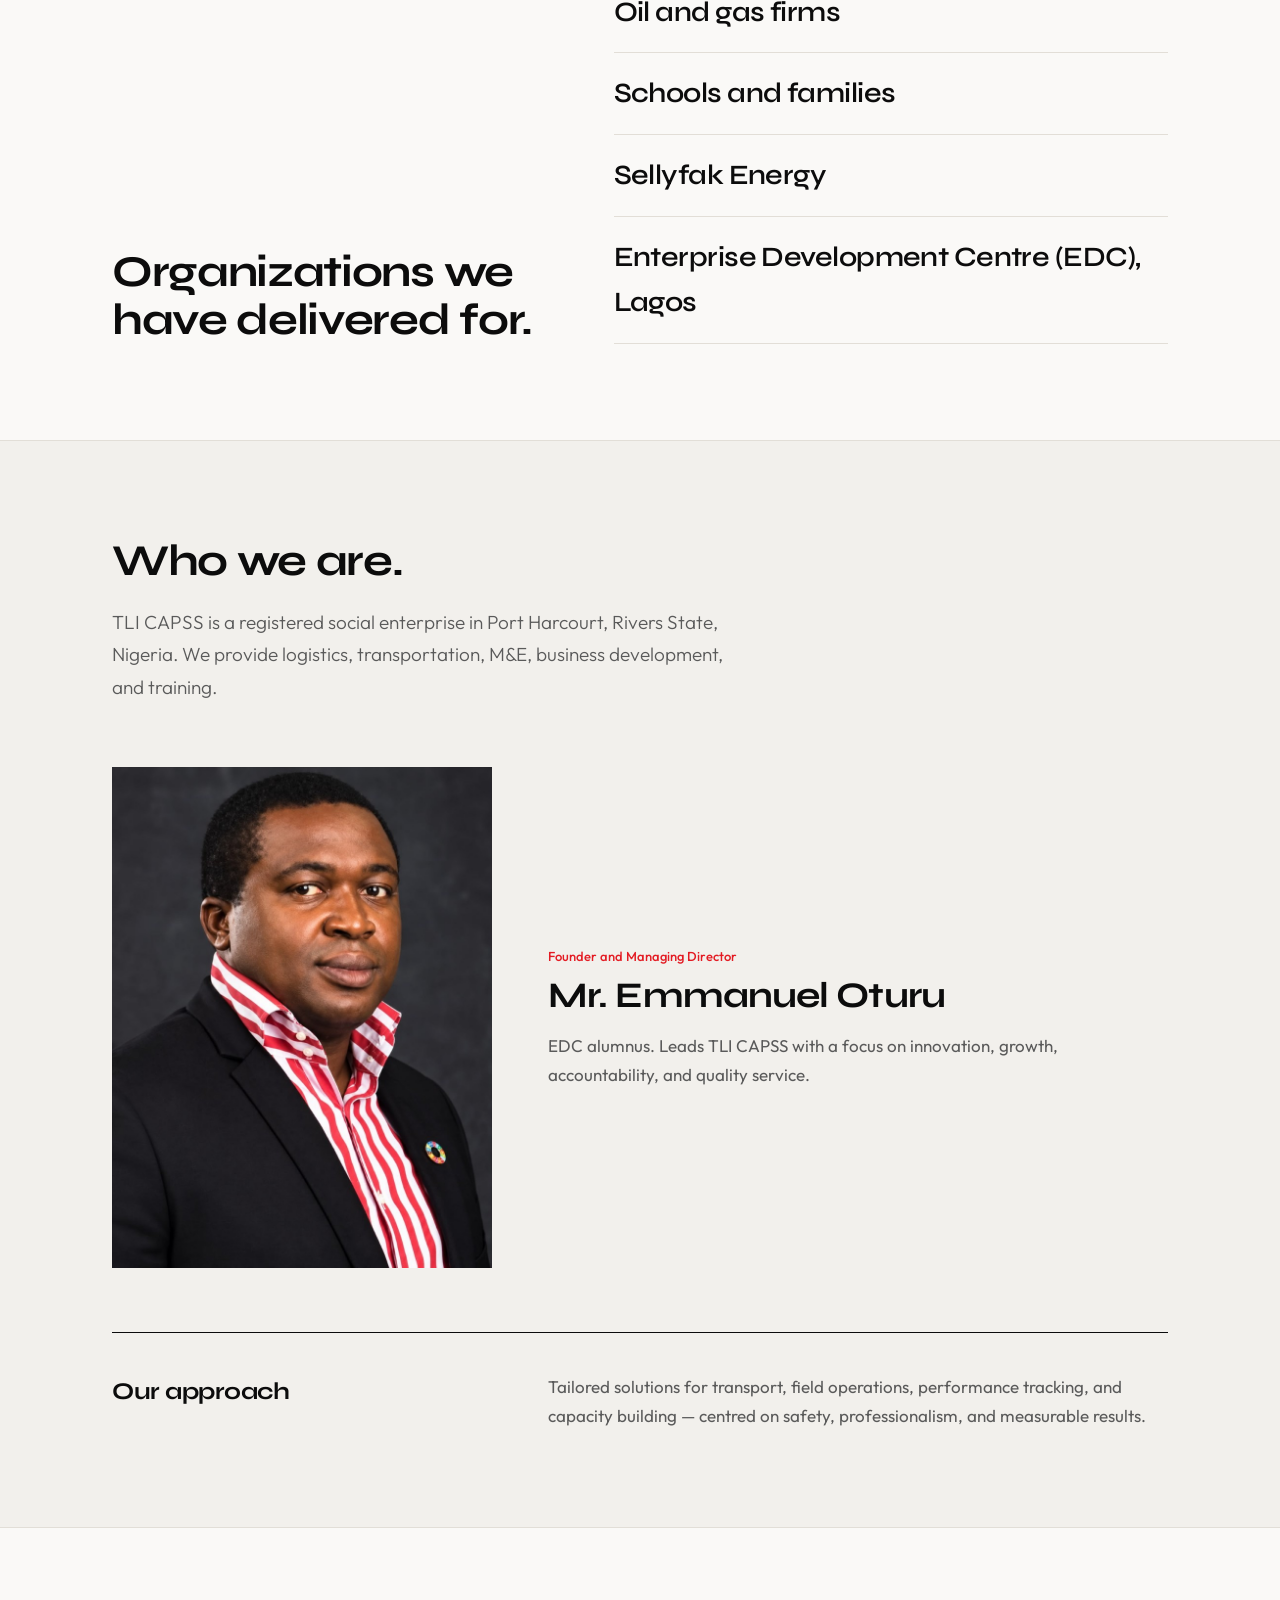
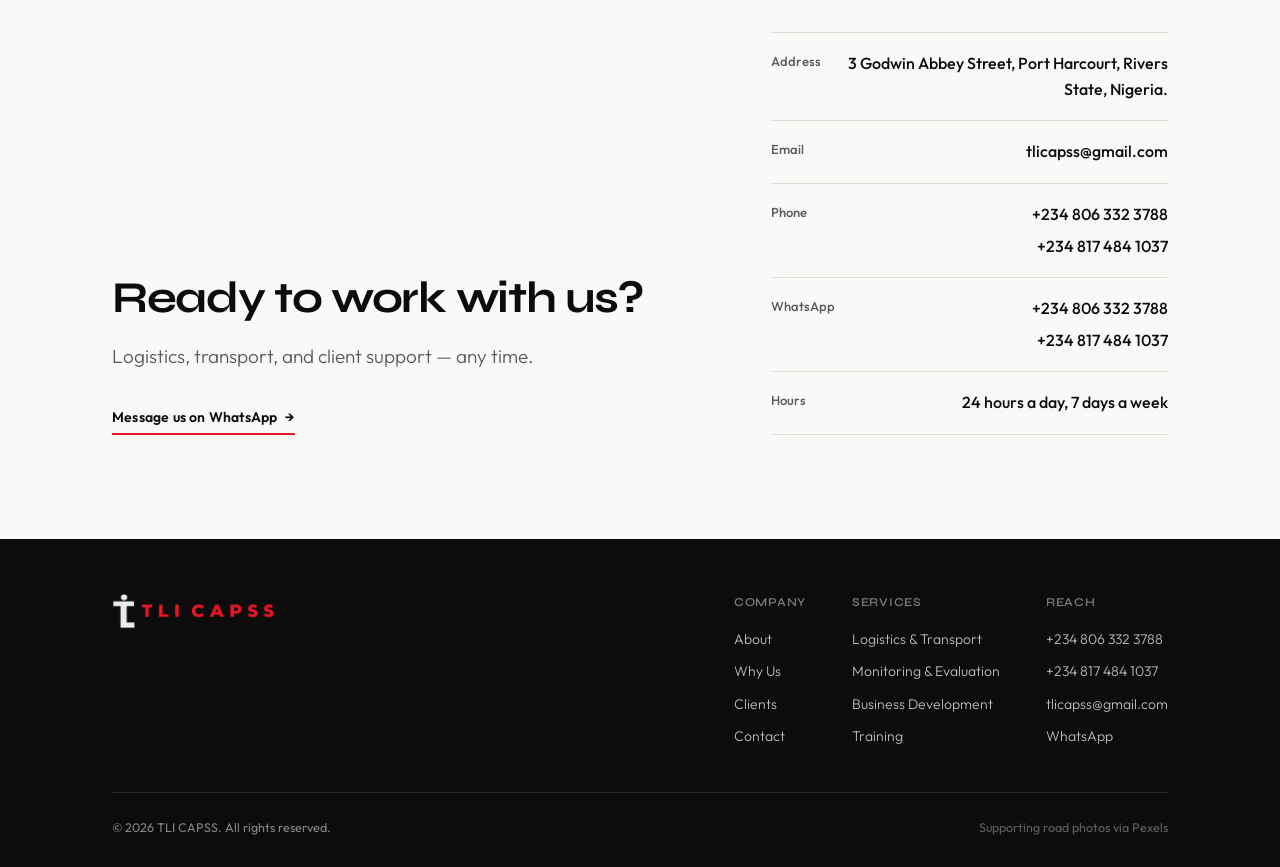
==== commit ffd8ccbb: "Trim site copy to reduce text density Shorten hero, pillars, services, about, and contact prose whil" ====
--- a/index.html
+++ b/index.html
@@ -63,7 +63,7 @@
       <div class="hero-grid">
         <div class="hero-copy rv">
           <h1>Safe, Timely and Effective Delivery</h1>
-          <p class="lede">Reliable transportation and logistics solutions for individuals and businesses. From delivery vans and car hire to haulage and transportation, we help you move people and goods safely and efficiently.</p>
+          <p class="lede">Reliable transport and logistics for individuals and businesses — vans, car hire, haulage, and more.</p>
 
           <div class="hero-services">
             <h2 class="hero-services-title">Our Services</h2>
@@ -110,15 +110,15 @@
       <div class="pillars">
         <div class="pillar rv">
           <h3>Safety</h3>
-          <p>Whether coordinating transportation, supporting field operations, or tracking project performance, we deliver tailored solutions that put people and cargo first.</p>
+          <p>People and cargo come first on every run and field engagement.</p>
         </div>
         <div class="pillar rv">
           <h3>Professionalism</h3>
-          <p>Our approach is built on dependable coordination and clear communication — so individuals, businesses, and organizations can achieve their objectives efficiently.</p>
+          <p>Clear coordination so clients meet their objectives efficiently.</p>
         </div>
         <div class="pillar rv">
           <h3>Measurable results</h3>
-          <p>From logistics runs to M&amp;E reporting, we focus on accountability and outcomes that clients can see, track, and trust.</p>
+          <p>Accountability and outcomes clients can track and trust.</p>
         </div>
       </div>
     </div>
@@ -134,7 +134,7 @@
         <div class="ledger-row rv">
           <div class="ledger-no">01</div>
           <div class="ledger-name">Logistics &amp; Transportation</div>
-          <div class="ledger-desc">Vehicle arrangements including Hilux vehicles, Sienna vans, Coaster buses, delivery vans, and other options for staff movement, project activities, corporate engagements, events, and haulage.</div>
+          <div class="ledger-desc">Staff movement, project logistics, corporate engagements, events, and haulage.</div>
           <a class="ledger-go" href="https://wa.me/2348174841037" target="_blank" rel="noopener">Enquire →</a>
         </div>
       </div>
@@ -145,7 +145,7 @@
         </figure>
         <div class="service-feature-copy">
           <h3>Fleet arranged for the job — not a one-size catalogue.</h3>
-          <p>Hilux vehicles, Sienna vans, Coaster buses, delivery vans, and haulage options coordinated for staff movement, project activities, corporate engagements, and events.</p>
+          <p>Hilux, Sienna vans, Coaster buses, delivery vans, and haulage — matched to the assignment.</p>
         </div>
       </div>
 
@@ -153,19 +153,19 @@
         <div class="ledger-row rv">
           <div class="ledger-no">02</div>
           <div class="ledger-name">Monitoring &amp; Evaluation</div>
-          <div class="ledger-desc">Training, concept development, project monitoring, performance tracking, data-informed assessment, and reporting.</div>
+          <div class="ledger-desc">Concept development, project monitoring, performance tracking, assessment, and reporting.</div>
           <a class="ledger-go" href="https://wa.me/2348174841037" target="_blank" rel="noopener">Enquire →</a>
         </div>
         <div class="ledger-row rv">
           <div class="ledger-no">03</div>
           <div class="ledger-name">Business Development</div>
-          <div class="ledger-desc">Capacity building, entrepreneurship support, organizational growth, and improved operational performance.</div>
+          <div class="ledger-desc">Capacity building, entrepreneurship, and operational growth.</div>
           <a class="ledger-go" href="https://wa.me/2348174841037" target="_blank" rel="noopener">Enquire →</a>
         </div>
         <div class="ledger-row rv">
           <div class="ledger-no">04</div>
           <div class="ledger-name">Training</div>
-          <div class="ledger-desc">Practical training that strengthens teams and supports lasting capability across operations and projects.</div>
+          <div class="ledger-desc">Practical training that builds lasting team capability.</div>
           <a class="ledger-go" href="https://wa.me/2348174841037" target="_blank" rel="noopener">Enquire →</a>
         </div>
       </div>
@@ -206,7 +206,7 @@
     <div class="wrap">
       <div class="section-lead rv">
         <h2>Who we are.</h2>
-        <p class="lede about-lede">TLI CAPSS is a registered social enterprise based in Port Harcourt, Rivers State, Nigeria. We help individuals, businesses, and organizations achieve their objectives efficiently through logistics, transportation, M&amp;E, business development, and training.</p>
+        <p class="lede about-lede">TLI CAPSS is a registered social enterprise in Port Harcourt, Rivers State, Nigeria. We provide logistics, transportation, M&amp;E, business development, and training.</p>
       </div>
       <div class="about-ceo rv">
         <figure class="about-photo">
@@ -215,13 +215,13 @@
         <div class="about-meta">
           <p class="about-role">Founder and Managing Director</p>
           <h3>Mr. Emmanuel Oturu</h3>
-          <p>An alumnus of the Enterprise Development Centre (EDC), Mr. Oturu leads TLI CAPSS with a focus on innovation, business growth, accountability, and quality service delivery. He is committed to developing practical solutions that create value for clients and contribute to sustainable business outcomes.</p>
+          <p>EDC alumnus. Leads TLI CAPSS with a focus on innovation, growth, accountability, and quality service.</p>
         </div>
       </div>
 
       <div class="about-approach rv">
         <h3>Our approach</h3>
-        <p>Whether coordinating transportation, supporting field operations, tracking project performance, or strengthening business capacity, we deliver tailored solutions that respond to our clients' needs — with safety, professionalism, accountability, and measurable results at the centre.</p>
+        <p>Tailored solutions for transport, field operations, performance tracking, and capacity building — centred on safety, professionalism, and measurable results.</p>
       </div>
     </div>
   </section>
@@ -232,7 +232,7 @@
       <div class="close-grid">
         <div class="rv">
           <h2>Ready to work with us?</h2>
-          <p class="lede">Reach us any time for logistics enquiries, transport arrangements, and client support.</p>
+          <p class="lede">Logistics, transport, and client support — any time.</p>
           <div class="close-cta">
             <a class="tlink" href="https://wa.me/2348174841037?text=Hello%20TLI%20CAPSS%2C%20I%27d%20like%20to%20make%20an%20enquiry" target="_blank" rel="noopener">
               Message us on WhatsApp <span class="arw">→</span>
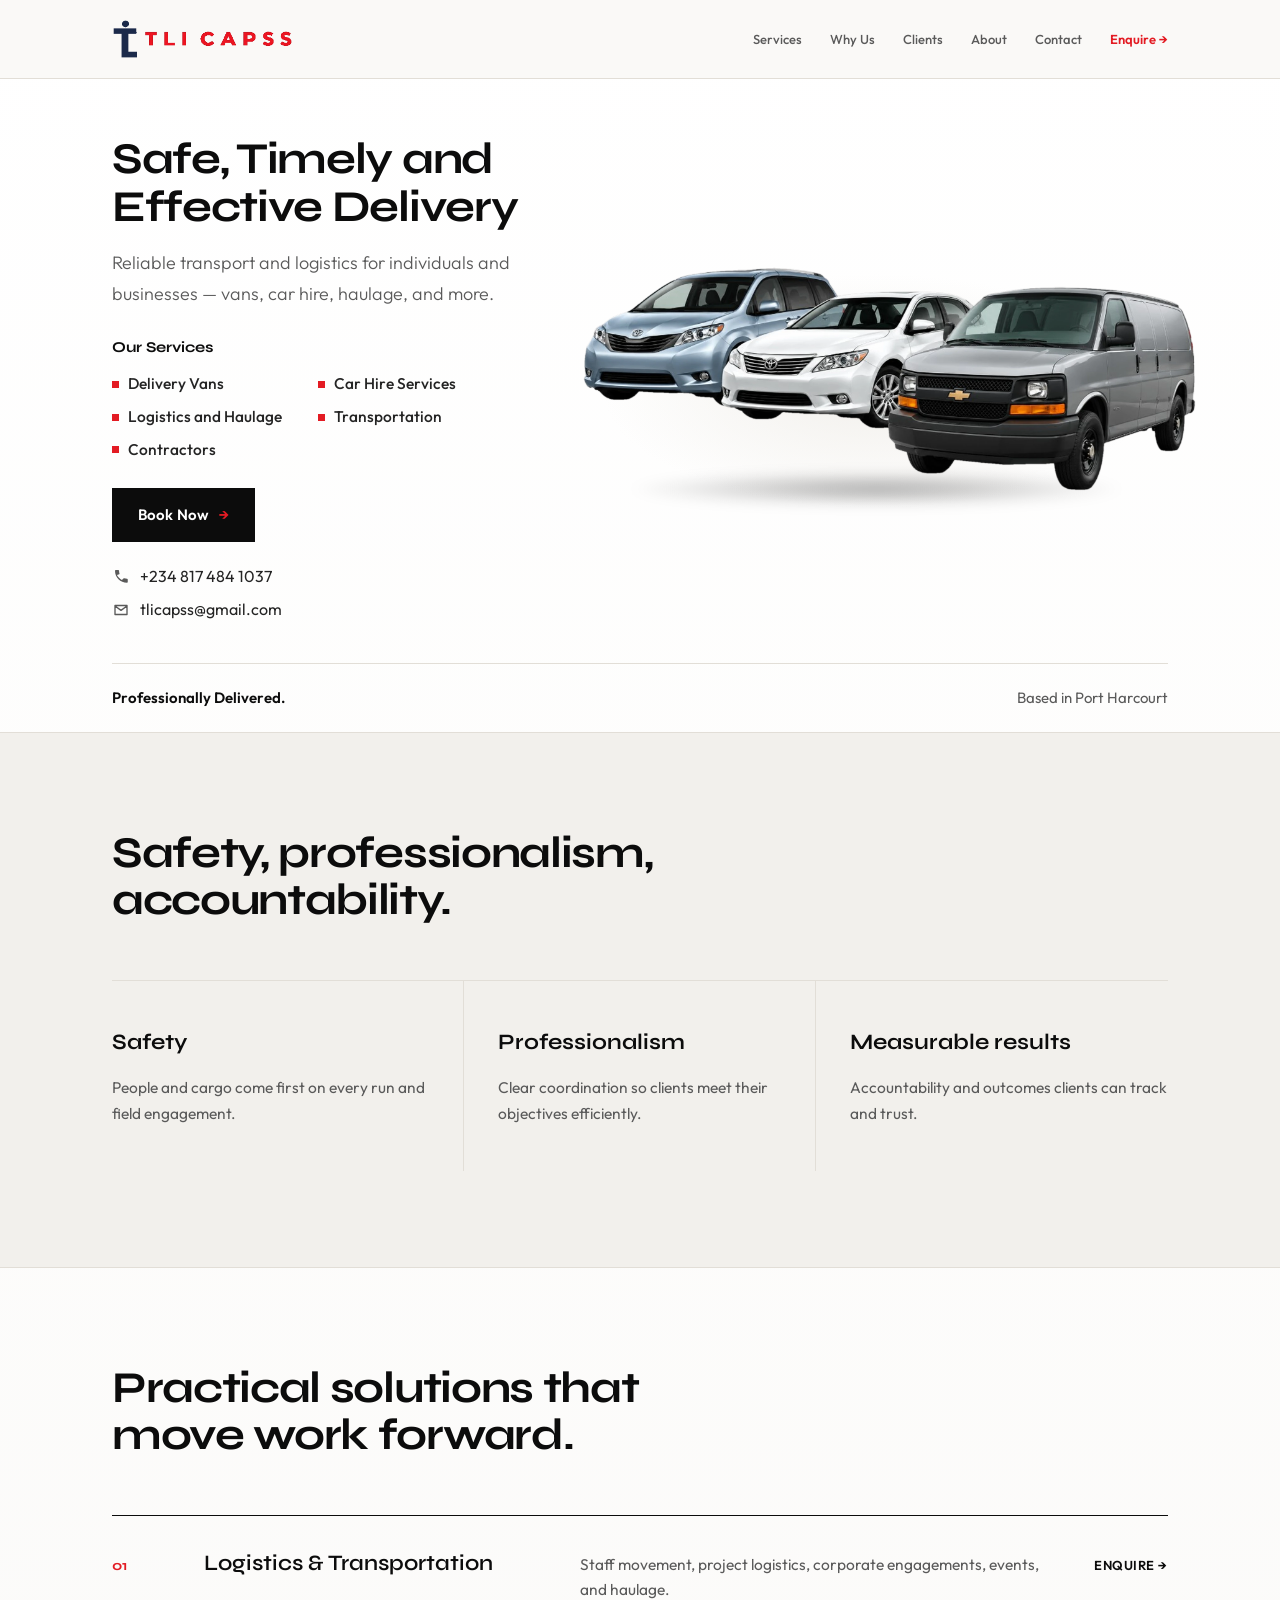
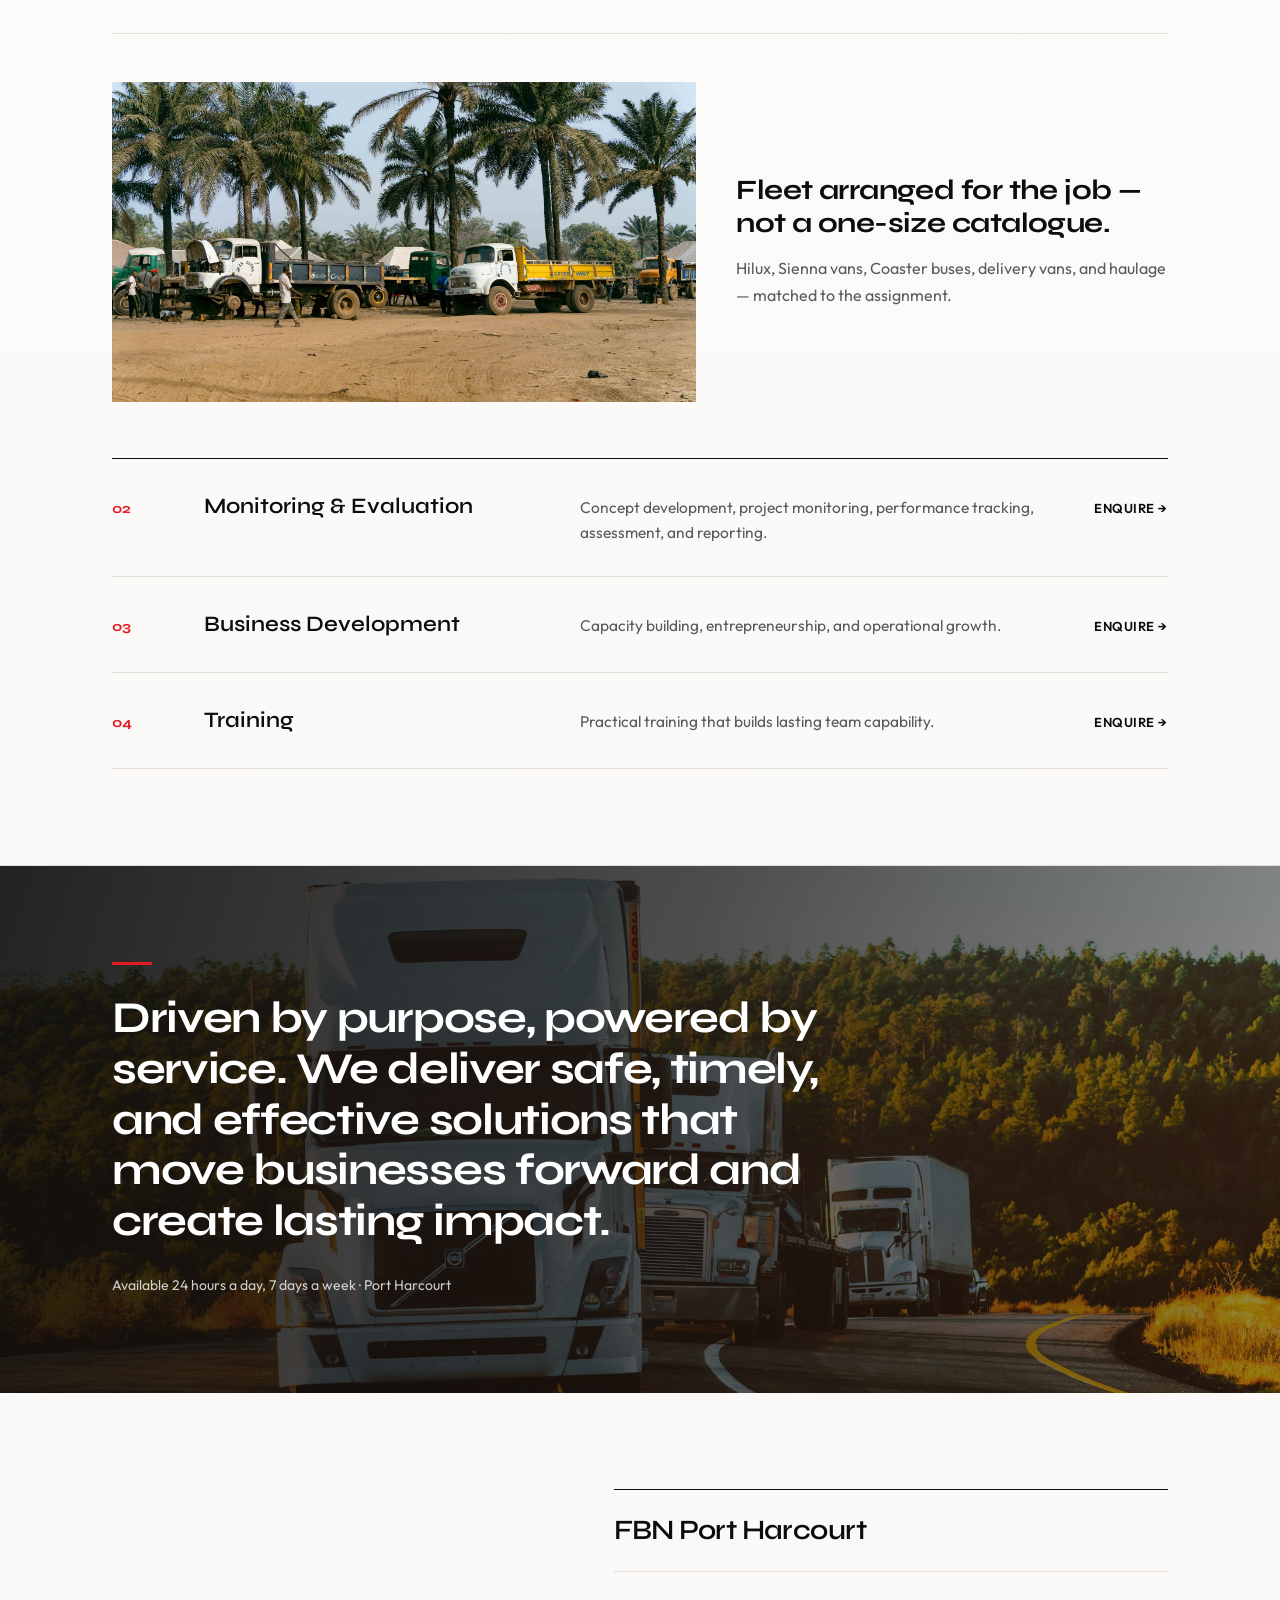
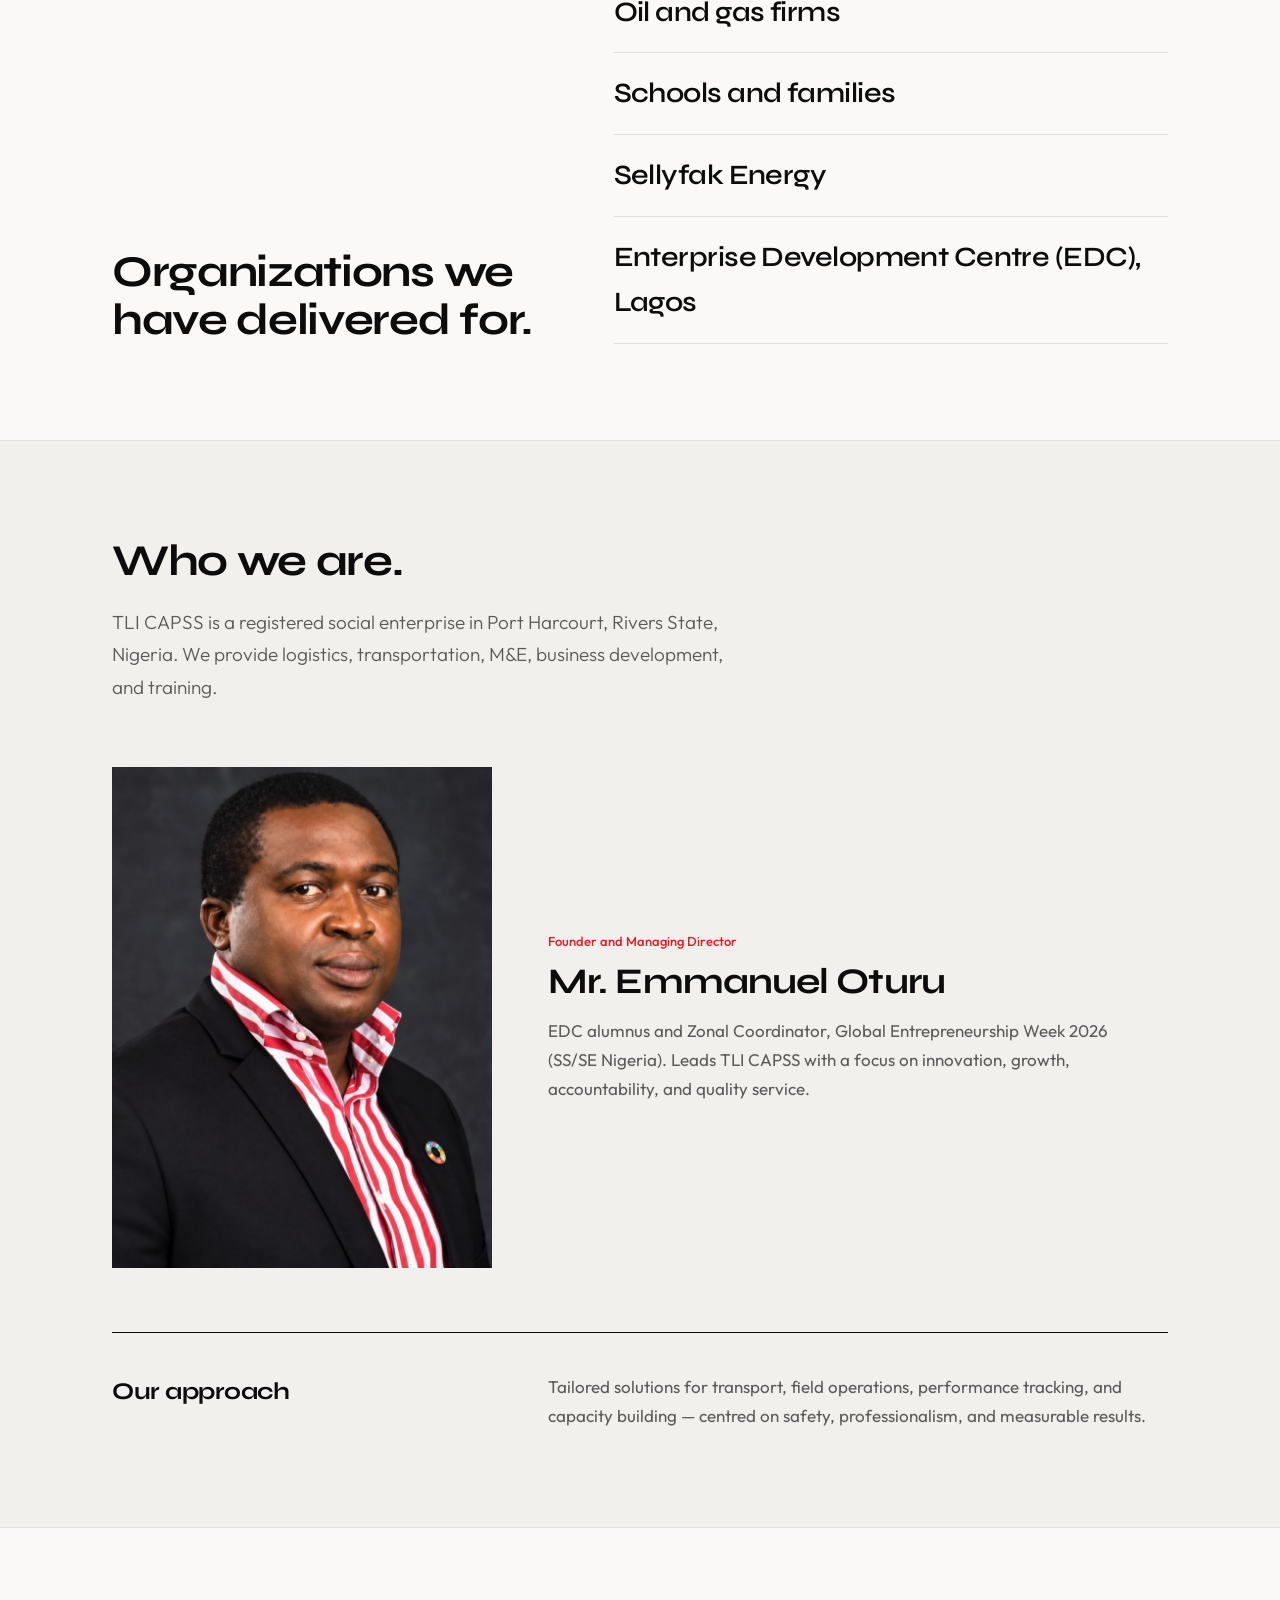
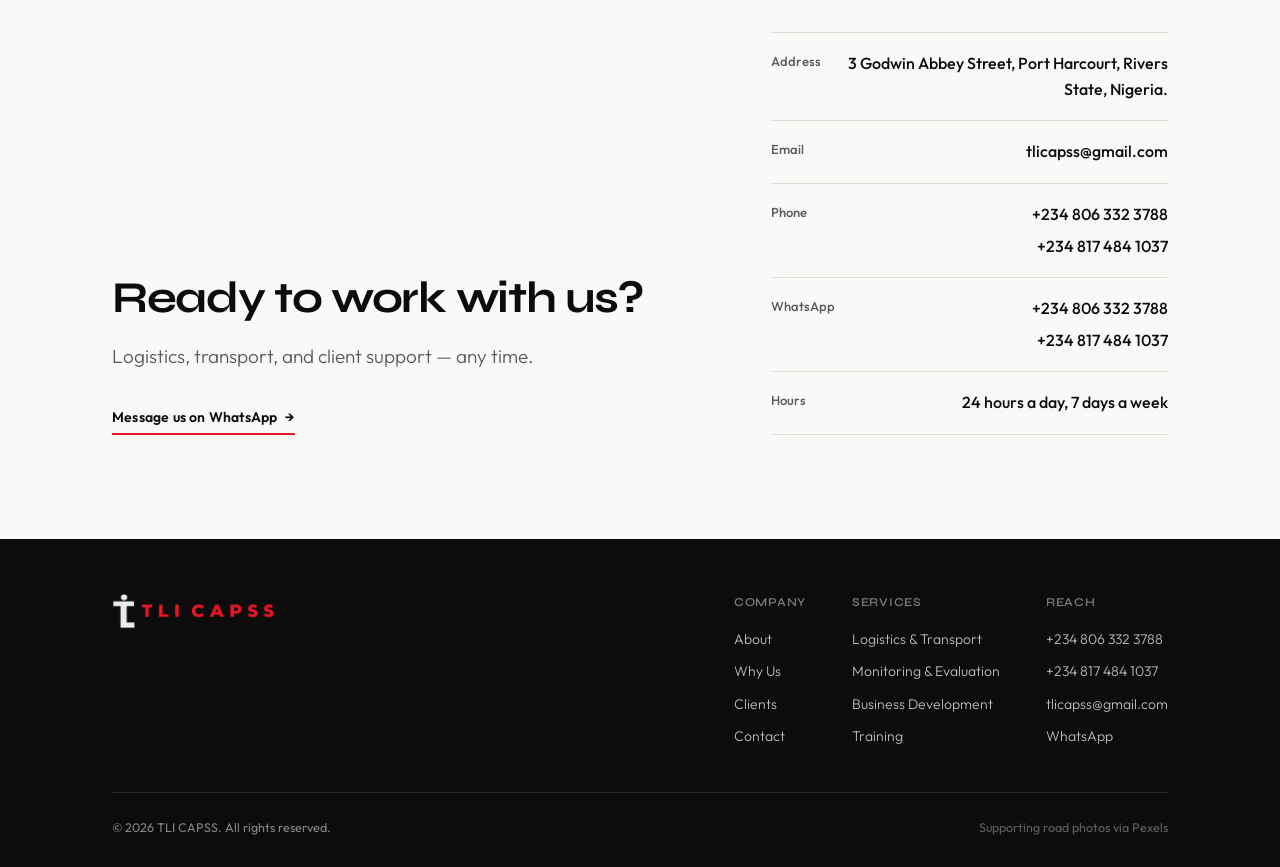
==== commit 1cd258e7: "Add GEW 2026 zonal coordinator role to CEO bio Note Mr. Oturu as Zonal Coordinator for Global Entrep" ====
--- a/index.html
+++ b/index.html
@@ -215,7 +215,7 @@
         <div class="about-meta">
           <p class="about-role">Founder and Managing Director</p>
           <h3>Mr. Emmanuel Oturu</h3>
-          <p>EDC alumnus. Leads TLI CAPSS with a focus on innovation, growth, accountability, and quality service.</p>
+          <p>EDC alumnus and Zonal Coordinator, Global Entrepreneurship Week 2026 (SS/SE Nigeria). Leads TLI CAPSS with a focus on innovation, growth, accountability, and quality service.</p>
         </div>
       </div>
 
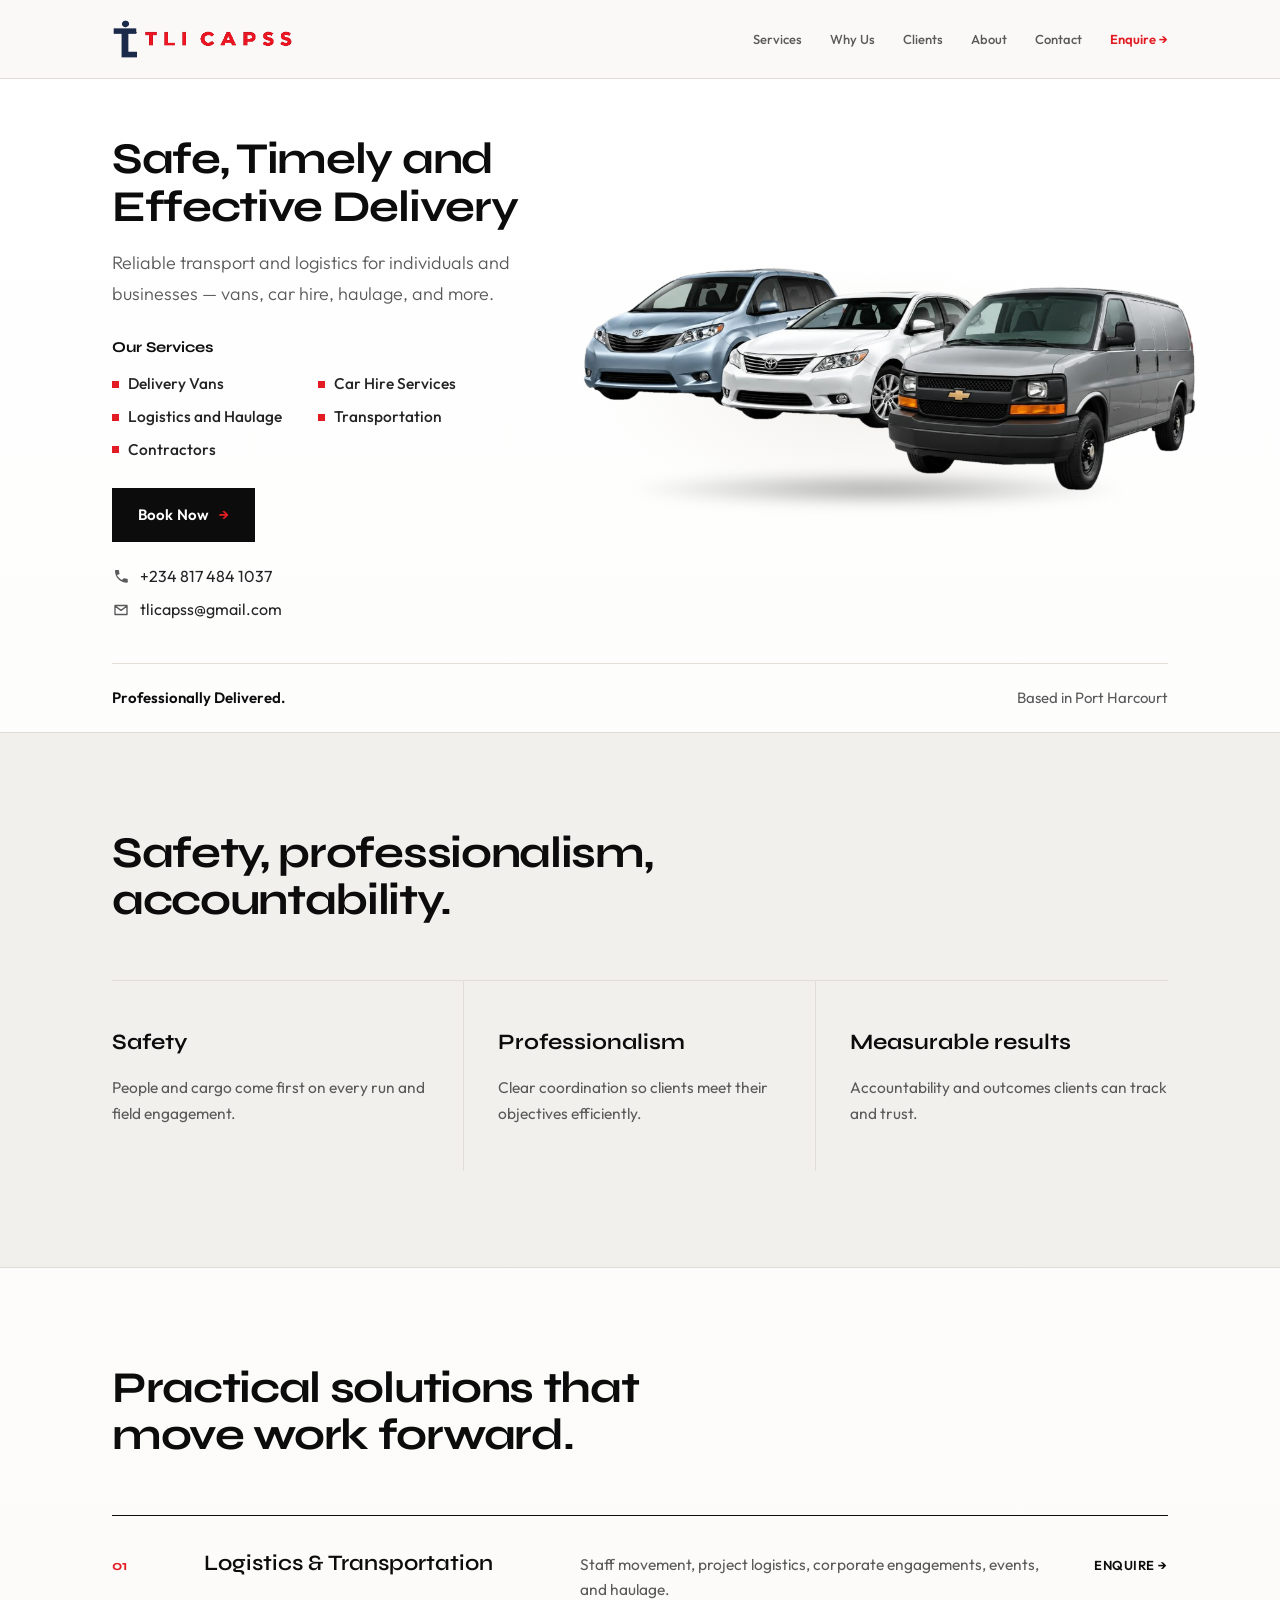
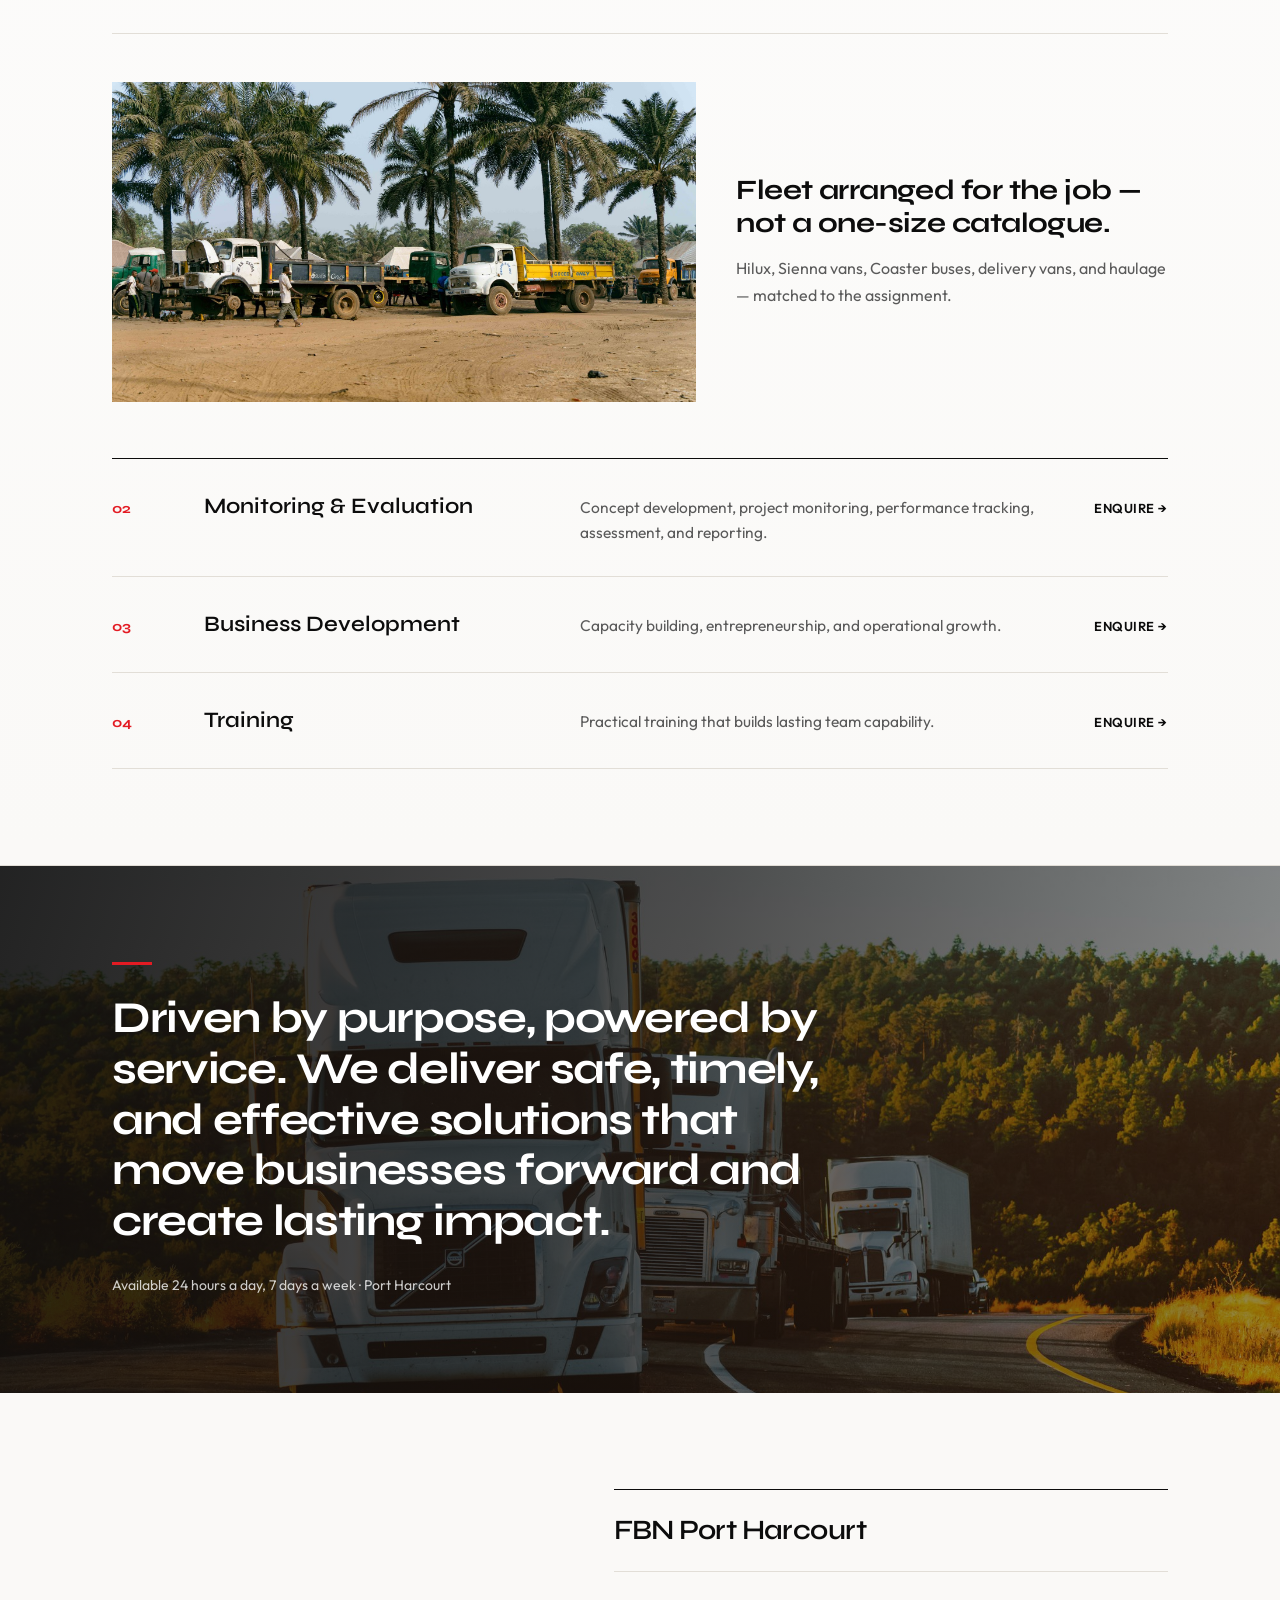
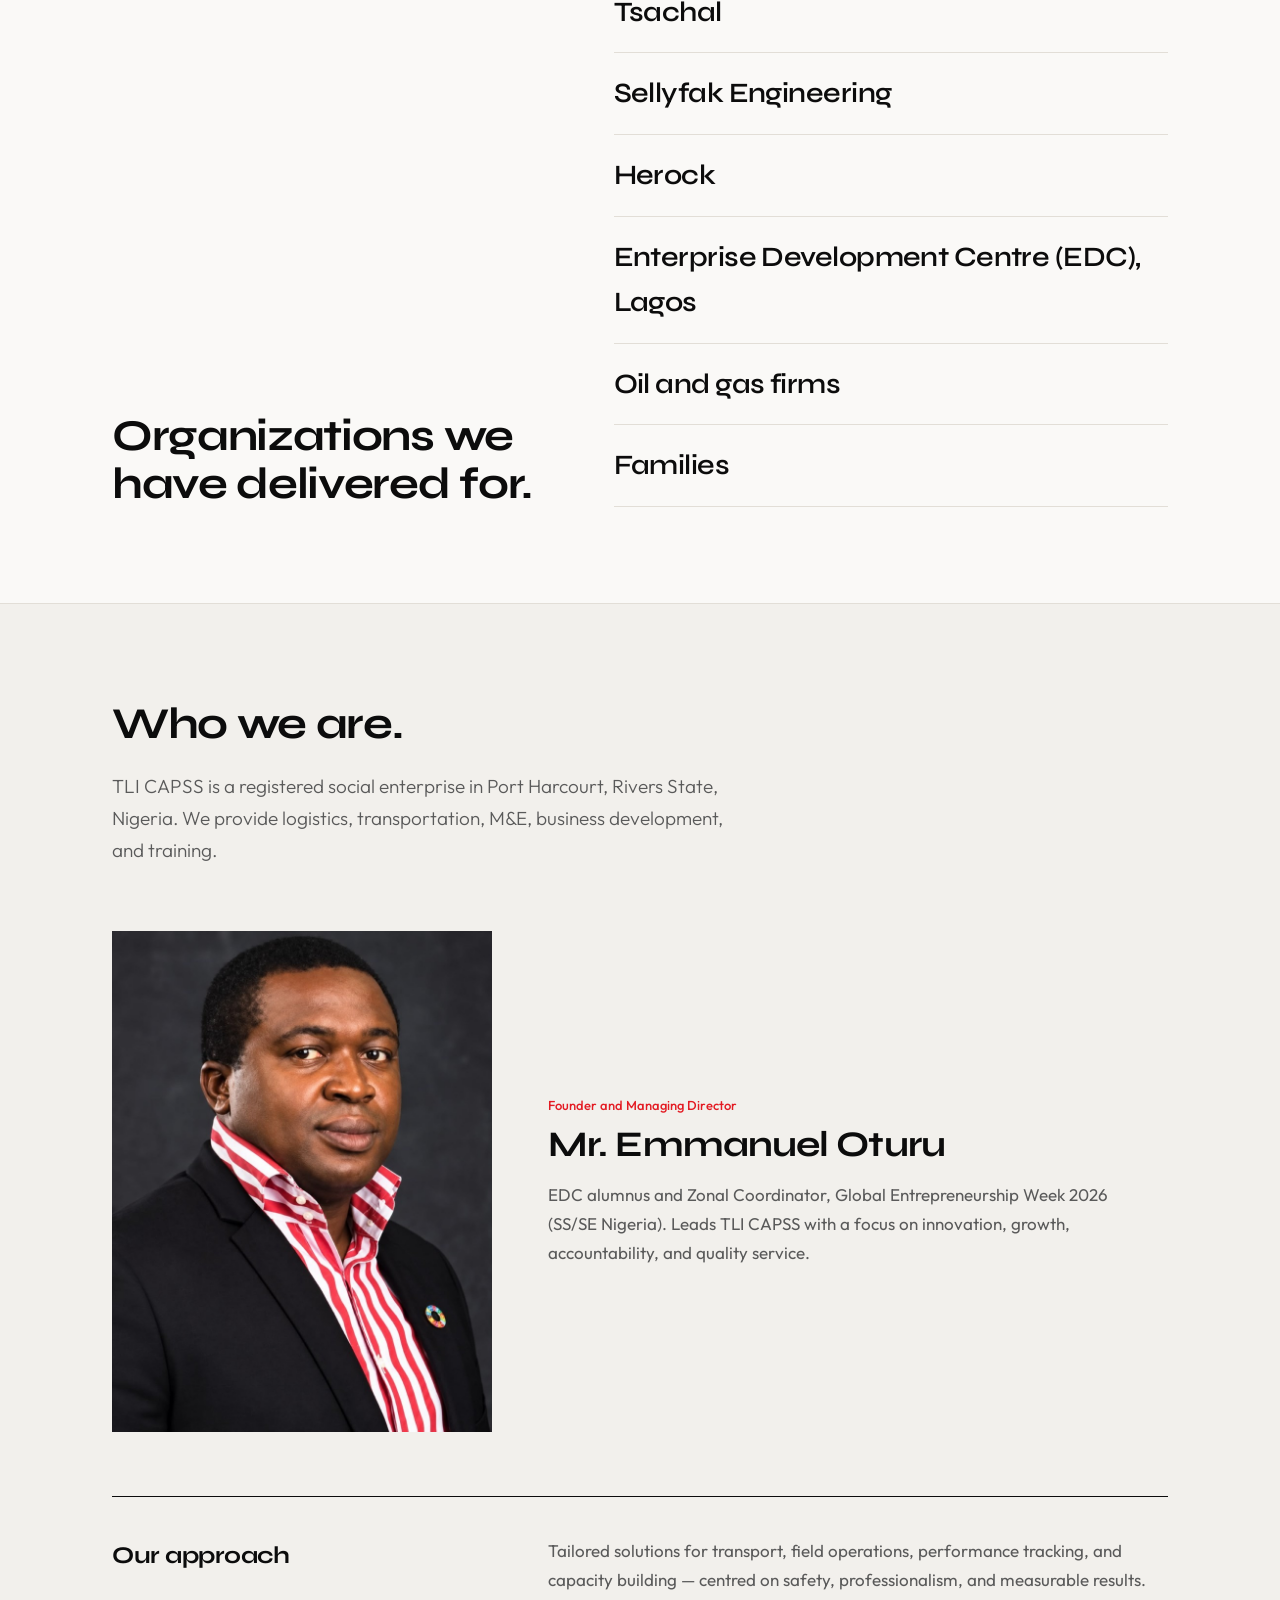
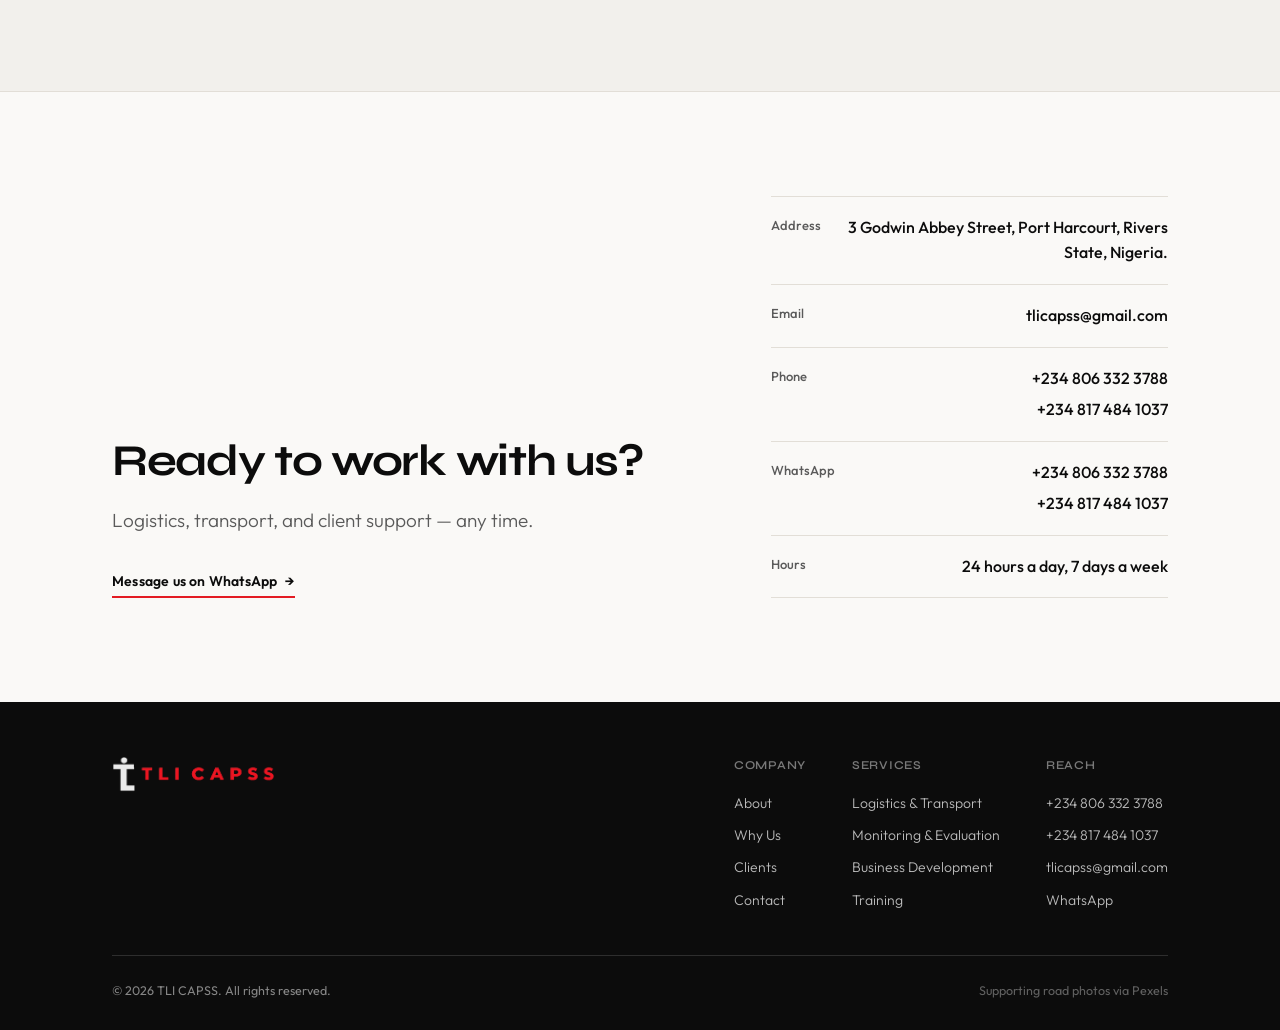
==== commit 6e00402c: "Update clients list: drop schools, name three firms Replace Sellyfak Energy and the schools mention " ====
--- a/index.html
+++ b/index.html
@@ -193,10 +193,12 @@
       </div>
       <ul class="client-list rv">
         <li>FBN Port Harcourt</li>
+        <li>Tsachal</li>
+        <li>Sellyfak Engineering</li>
+        <li>Herock</li>
+        <li>Enterprise Development Centre (EDC), Lagos</li>
         <li>Oil and gas firms</li>
-        <li>Schools and families</li>
-        <li>Sellyfak Energy</li>
-        <li>Enterprise Development Centre (EDC), Lagos</li>
+        <li>Families</li>
       </ul>
     </div>
   </section>
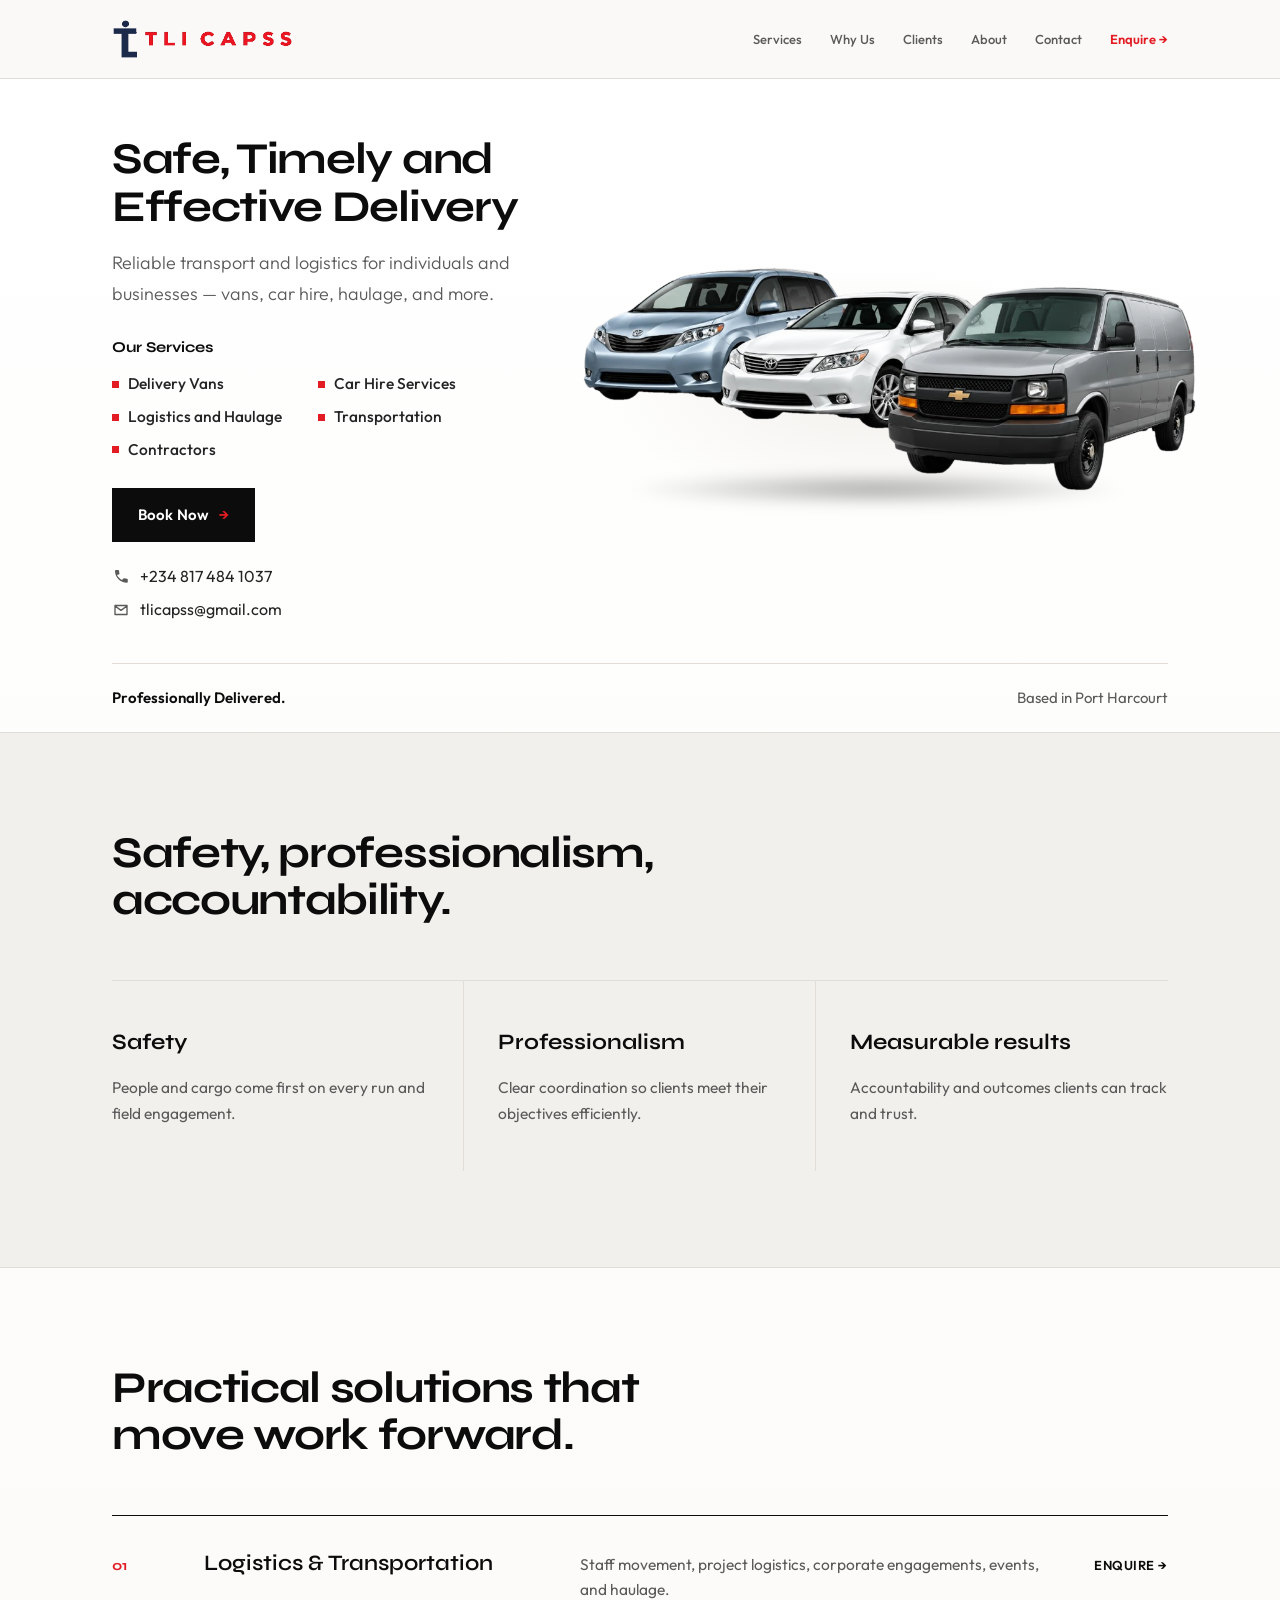
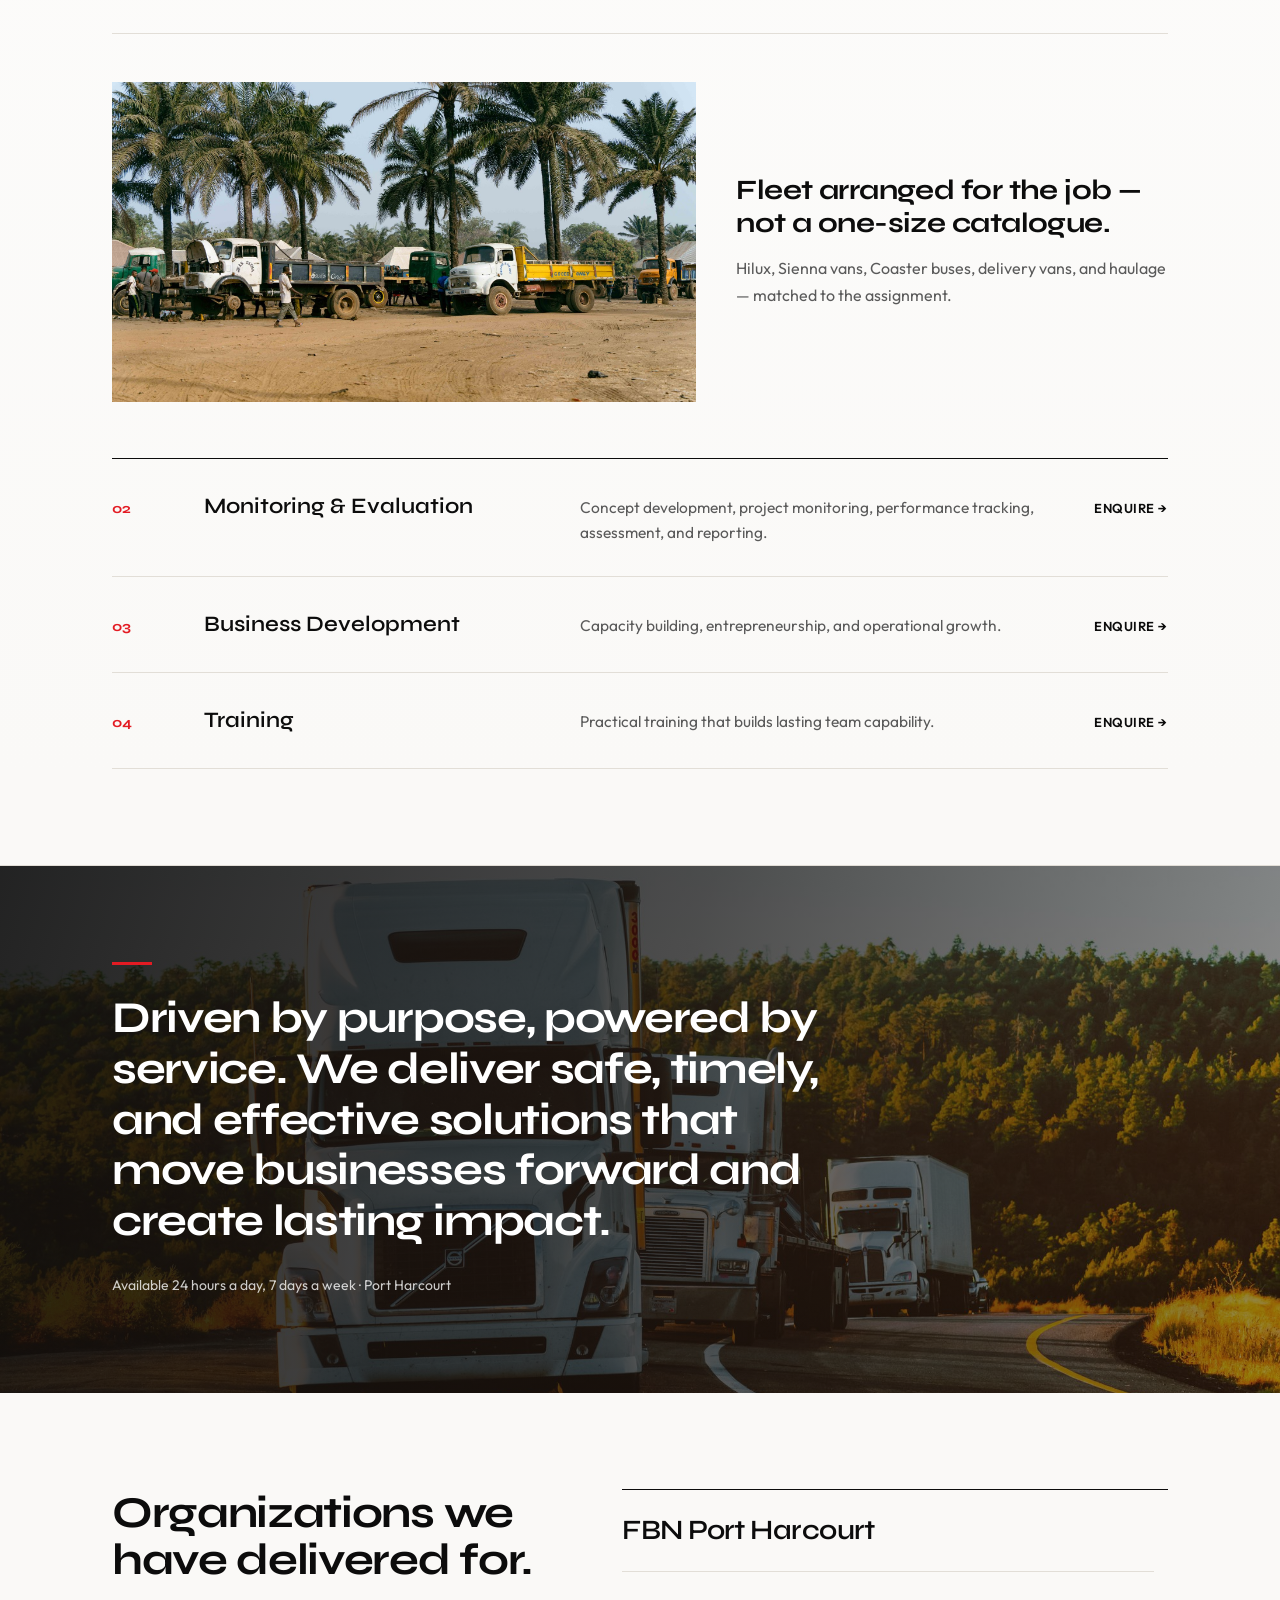
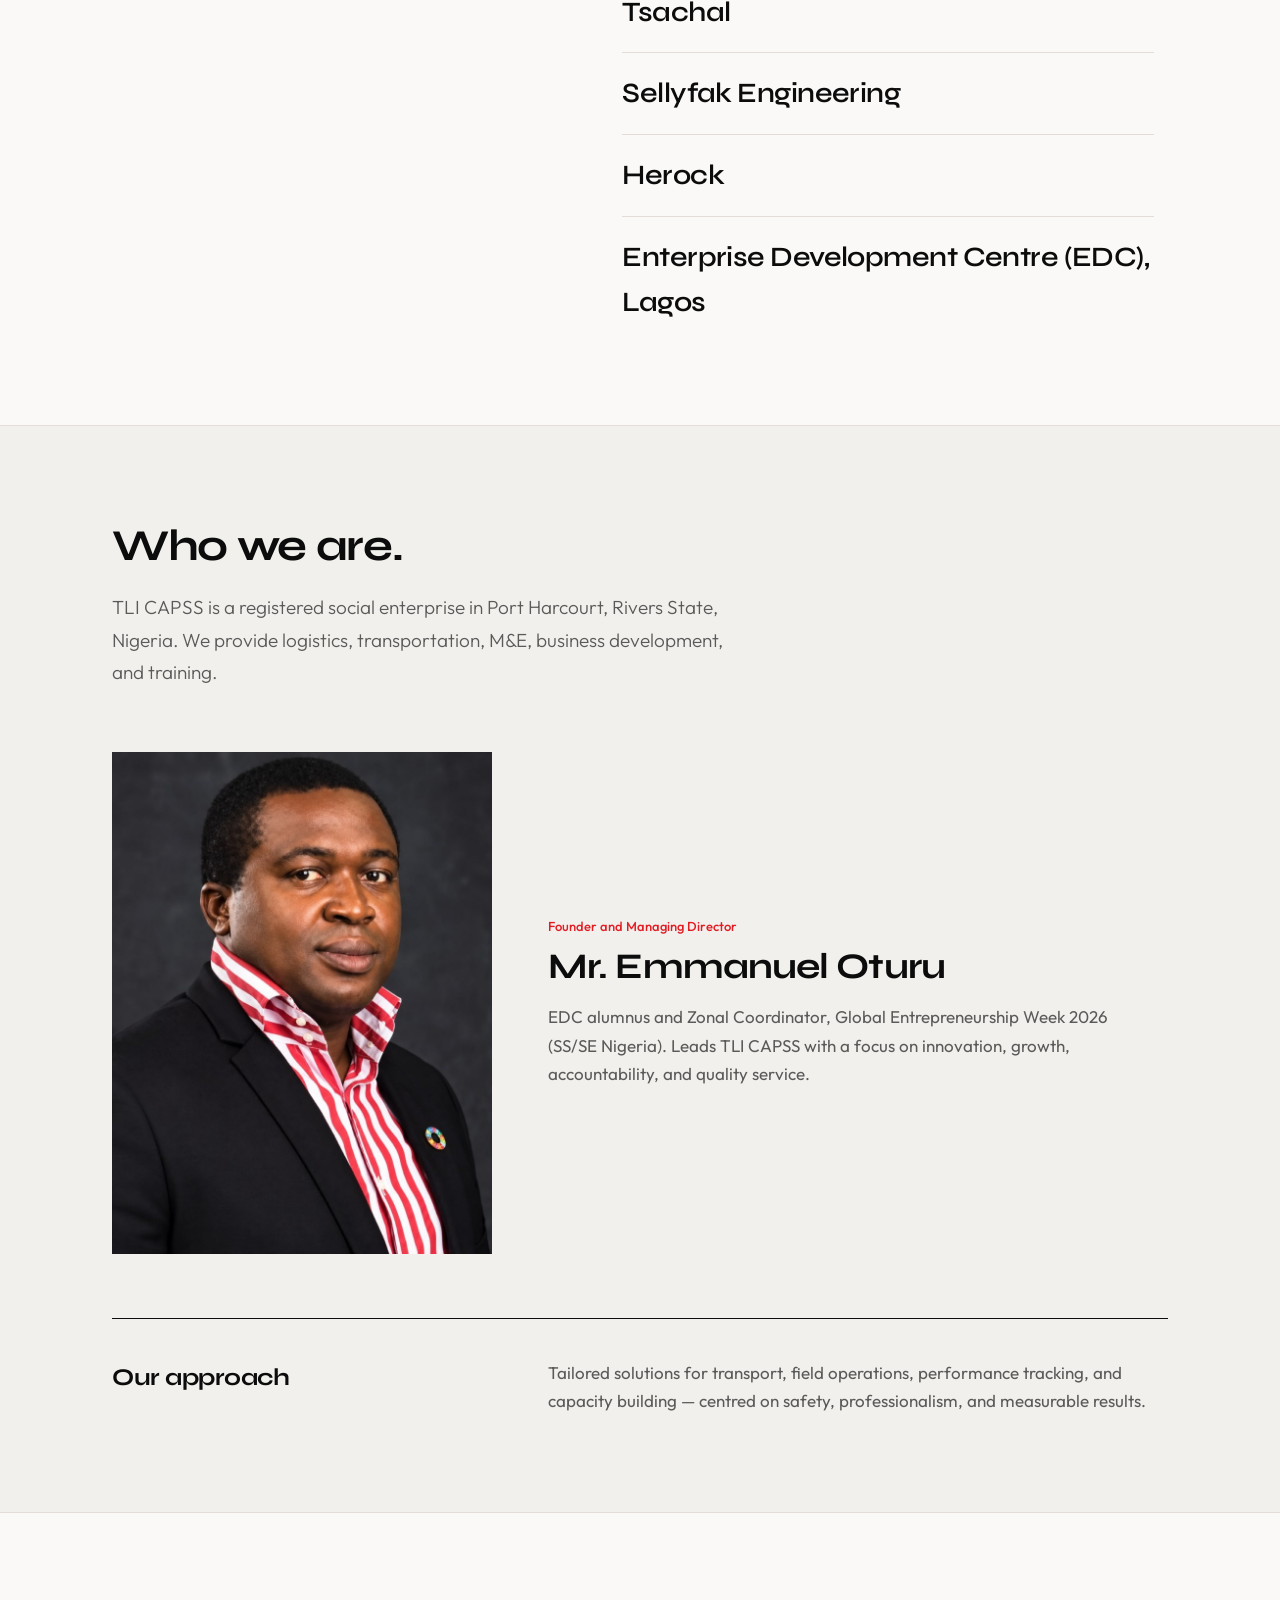
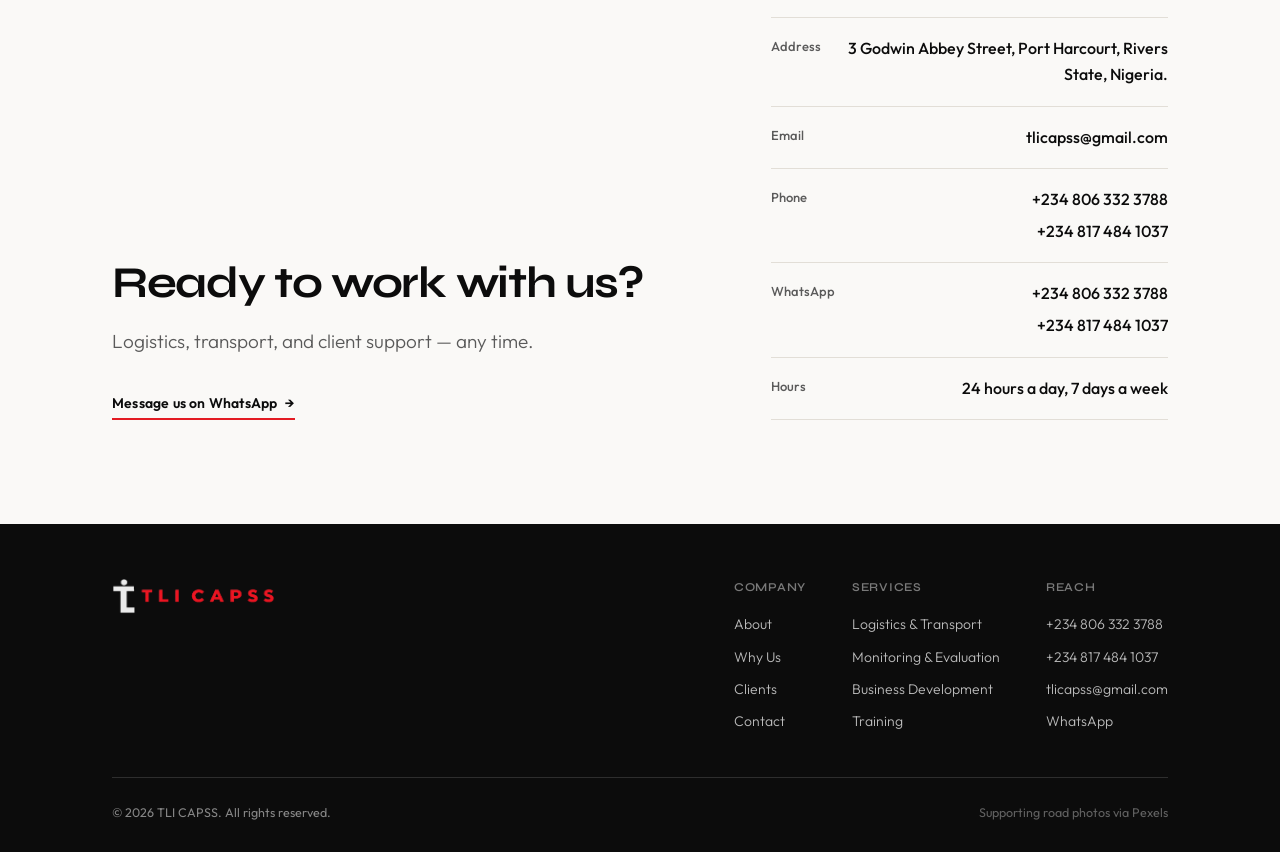
==== commit a7d8dee7: "Make clients heading sticky with scrollable org list On desktop, keep the section title sticky while" ====
--- a/index.html
+++ b/index.html
@@ -188,18 +188,20 @@
   <!-- ===== clients ===== -->
   <section class="section" id="clients">
     <div class="wrap clients-layout">
-      <div class="section-lead rv">
+      <div class="section-lead clients-lead rv">
         <h2>Organizations we have delivered for.</h2>
       </div>
-      <ul class="client-list rv">
-        <li>FBN Port Harcourt</li>
-        <li>Tsachal</li>
-        <li>Sellyfak Engineering</li>
-        <li>Herock</li>
-        <li>Enterprise Development Centre (EDC), Lagos</li>
-        <li>Oil and gas firms</li>
-        <li>Families</li>
-      </ul>
+      <div class="clients-scroll rv">
+        <ul class="client-list">
+          <li>FBN Port Harcourt</li>
+          <li>Tsachal</li>
+          <li>Sellyfak Engineering</li>
+          <li>Herock</li>
+          <li>Enterprise Development Centre (EDC), Lagos</li>
+          <li>Oil and gas firms</li>
+          <li>Families</li>
+        </ul>
+      </div>
     </div>
   </section>
 
--- a/css/site.css
+++ b/css/site.css
@@ -511,16 +511,39 @@
    ============================================================ */
 .clients-layout {
   display: grid;
-  grid-template-columns: .9fr 1.1fr;
-  gap: 48px;
-  align-items: end;
-}
-.clients-layout .section-lead { margin-bottom: 0; }
+  grid-template-columns: minmax(0, .9fr) minmax(0, 1.1fr);
+  gap: 48px 64px;
+  align-items: start;
+}
+.clients-layout .section-lead,
+.clients-lead {
+  margin-bottom: 0;
+  position: sticky;
+  top: 102px; /* clear sticky header (78px) + breathing room */
+  align-self: start;
+}
+.clients-scroll {
+  max-height: min(62vh, 440px);
+  overflow-y: auto;
+  overscroll-behavior: contain;
+  scrollbar-gutter: stable;
+  border-top: 1px solid var(--ink);
+  padding-right: 8px;
+}
+.clients-scroll::-webkit-scrollbar {
+  width: 6px;
+}
+.clients-scroll::-webkit-scrollbar-thumb {
+  background: var(--line);
+  border-radius: 0;
+}
+.clients-scroll::-webkit-scrollbar-track {
+  background: transparent;
+}
 .client-list {
   list-style: none;
   margin: 0;
   padding: 0;
-  border-top: 1px solid var(--ink);
 }
 .client-list li {
   font-family: var(--display);
@@ -529,6 +552,9 @@
   letter-spacing: -0.02em;
   padding: 18px 0;
   border-bottom: 1px solid var(--line);
+}
+.client-list li:last-child {
+  border-bottom: none;
 }
 
 /* ============================================================
@@ -723,6 +749,17 @@
   .service-feature { grid-template-columns: 1fr; gap: 24px; }
   .service-feature-media img { height: 260px; }
   .clients-layout { grid-template-columns: 1fr; gap: 32px; align-items: start; }
+  .clients-layout .section-lead,
+  .clients-lead {
+    position: static;
+    top: auto;
+  }
+  .clients-scroll {
+    max-height: none;
+    overflow: visible;
+    padding-right: 0;
+    scrollbar-gutter: auto;
+  }
   .about-ceo,
   .about-approach { grid-template-columns: 1fr; gap: 28px; }
   .about-photo { max-width: 380px; }
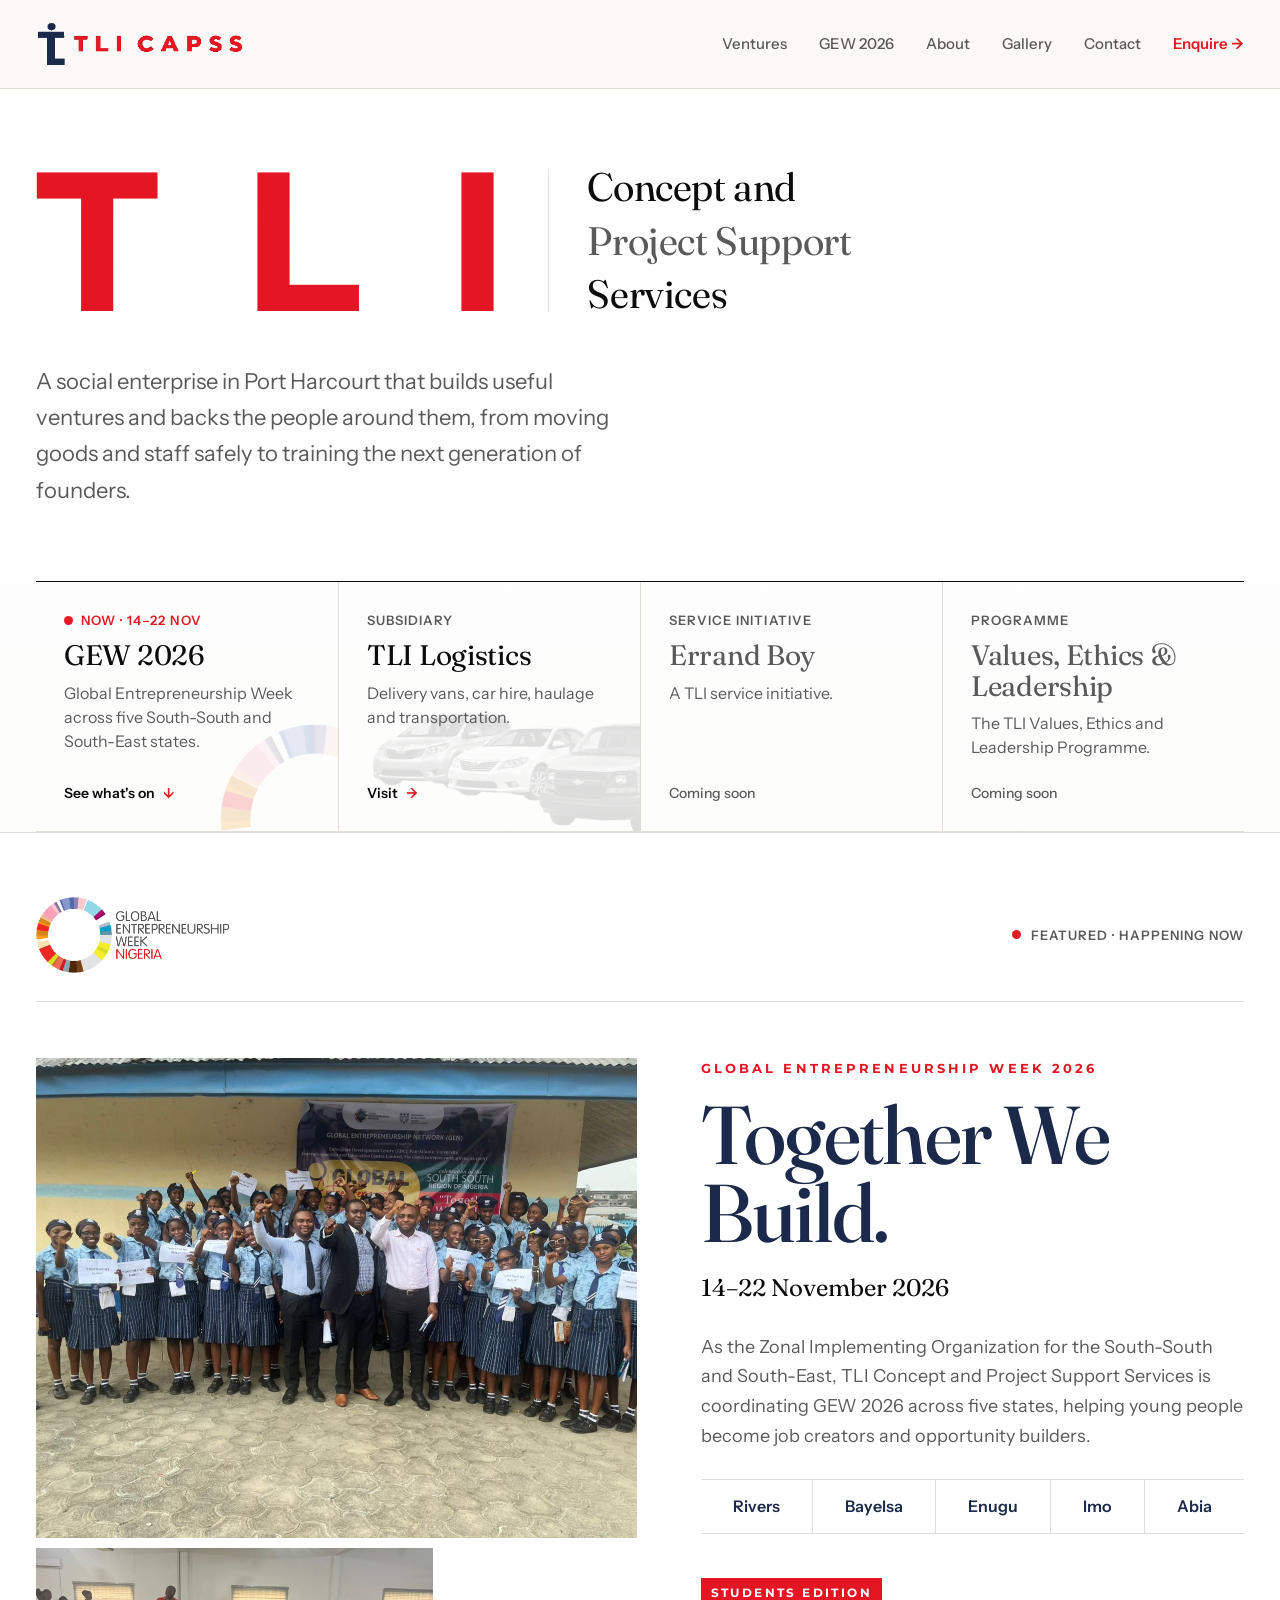
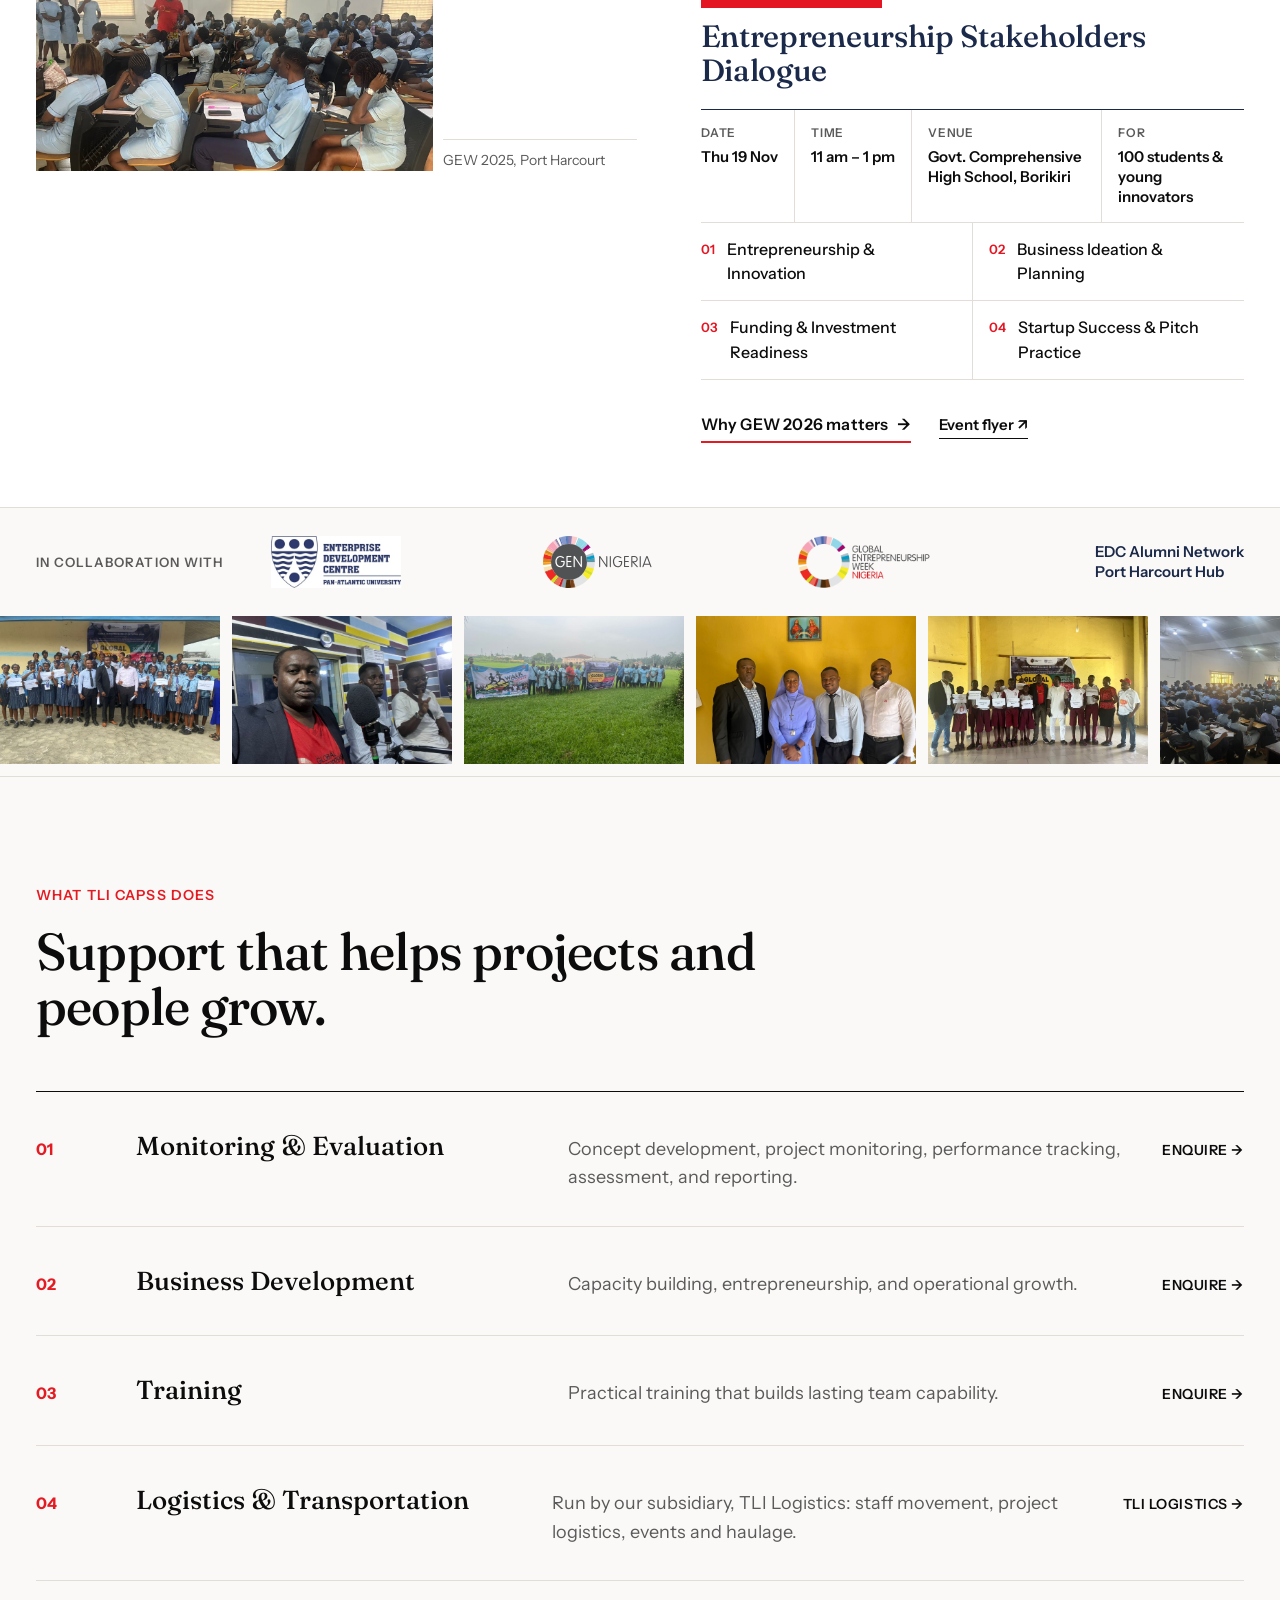
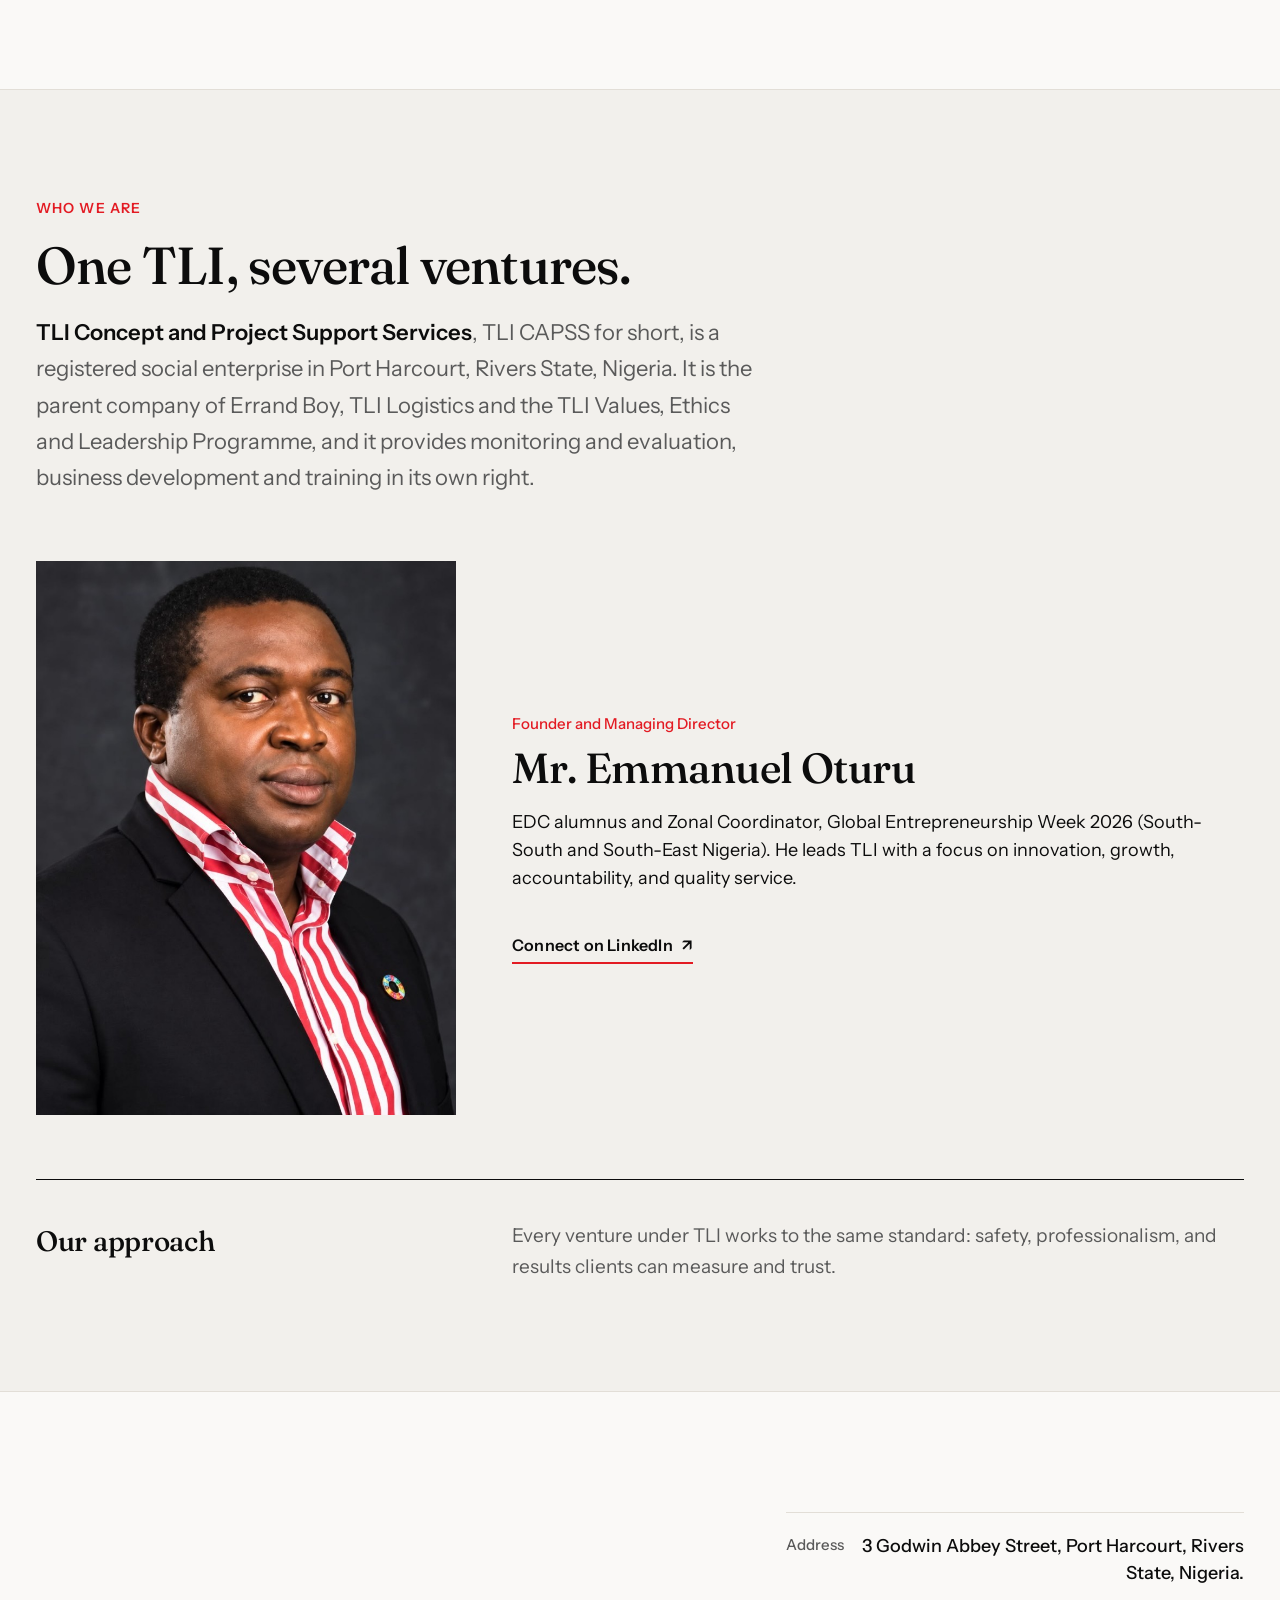
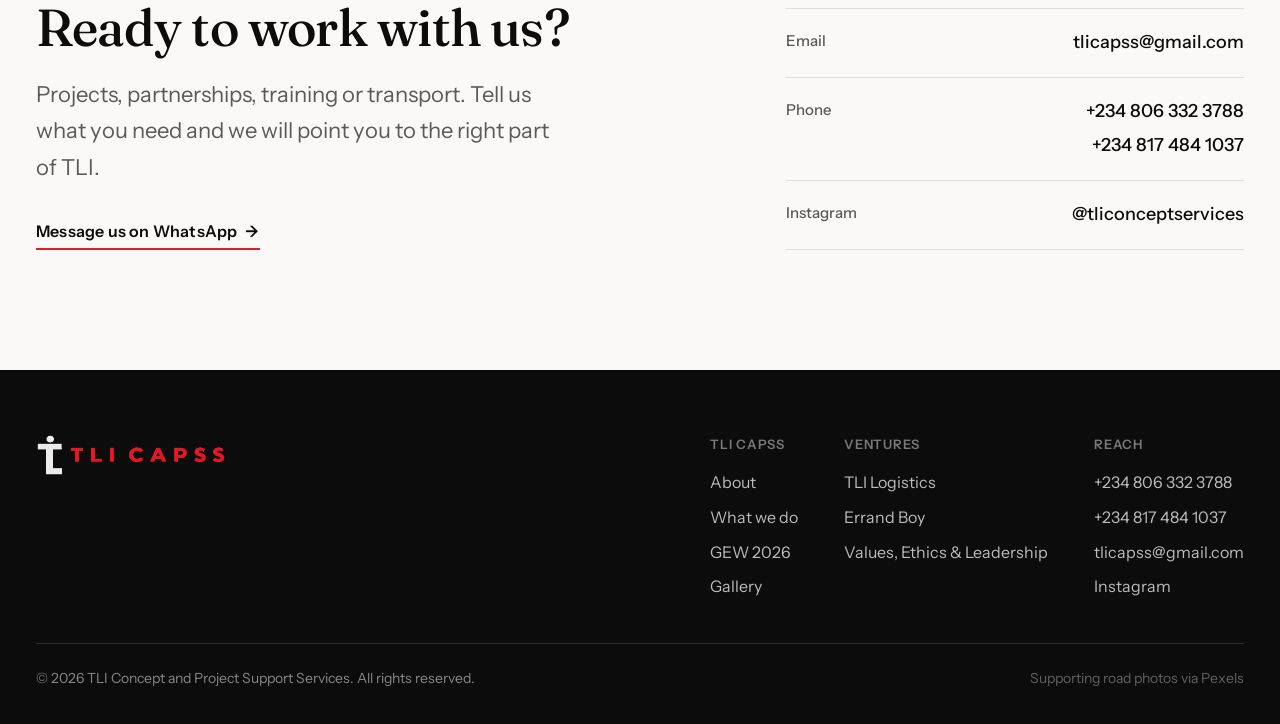
==== commit 7836e12e: "Restructure the site around TLI as the parent company The homepage is now TLI Concept and Project Su" ====
--- a/index.html
+++ b/index.html
@@ -4,25 +4,25 @@
 <head>
   <meta charset="utf-8" />
   <meta name="viewport" content="width=device-width, initial-scale=1" />
-  <meta name="description" content="TLI CAPSS — logistics, transportation, monitoring and evaluation, business development, and training services based in Port Harcourt, Rivers State, Nigeria." />
-  <title>TLI CAPSS — Logistics, M&amp;E &amp; Training</title>
+  <meta name="description" content="TLI Concept and Project Support Services (TLI CAPSS) is a social enterprise in Port Harcourt, Nigeria, and the parent company of Errand Boy, TLI Logistics and the TLI Values, Ethics and Leadership Programme." />
+  <title>TLI Concept and Project Support Services</title>
 
   <meta property="og:type" content="website" />
   <meta property="og:site_name" content="TLI CAPSS" />
-  <meta property="og:title" content="TLI CAPSS — Logistics, M&amp;E &amp; Training" />
-  <meta property="og:description" content="Reliable logistics, transportation, M&amp;E, business development, and training from Port Harcourt, Rivers State, Nigeria." />
+  <meta property="og:title" content="TLI Concept and Project Support Services" />
+  <meta property="og:description" content="A Port Harcourt social enterprise and the parent company of Errand Boy, TLI Logistics and the TLI Values, Ethics and Leadership Programme." />
   <meta property="og:url" content="https://YOUR-DOMAIN.example/" />
   <meta property="og:image" content="https://YOUR-DOMAIN.example/images/brand/logo-mark.png" />
   <meta property="og:image:alt" content="TLI CAPSS" />
   <meta name="twitter:card" content="summary" />
-  <meta name="twitter:title" content="TLI CAPSS — Logistics, M&amp;E &amp; Training" />
-  <meta name="twitter:description" content="Reliable logistics, transportation, M&amp;E, business development, and training from Port Harcourt, Rivers State, Nigeria." />
+  <meta name="twitter:title" content="TLI Concept and Project Support Services" />
+  <meta name="twitter:description" content="A Port Harcourt social enterprise and the parent company of Errand Boy, TLI Logistics and the TLI Values, Ethics and Leadership Programme." />
   <meta name="twitter:image" content="https://YOUR-DOMAIN.example/images/brand/logo-mark.png" />
 
   <link rel="icon" type="image/png" href="images/brand/favicon.png" />
   <link rel="preconnect" href="https://fonts.googleapis.com" />
   <link rel="preconnect" href="https://fonts.gstatic.com" crossorigin />
-  <link href="https://fonts.googleapis.com/css2?family=Outfit:wght@300;400;500;600;700&family=Syne:wght@500;600;700;800&display=swap" rel="stylesheet" />
+  <link href="https://fonts.googleapis.com/css2?family=Fraunces:ital,opsz,wght@0,9..144,300..700;1,9..144,300..700&family=Instrument+Sans:wght@400..700&family=Montserrat:wght@600;700&display=swap" rel="stylesheet" />
   <link href="css/site.css" rel="stylesheet" />
 </head>
 
@@ -30,14 +30,14 @@
 
   <header class="head">
     <div class="wrap head-inner">
-      <a class="brand" href="index.html">
+      <a class="brand" href="/">
         <img class="brand-logo" src="images/brand/logo-horizontal.png" alt="TLI CAPSS" width="220" height="49" />
       </a>
       <nav class="nav" aria-label="Primary">
-        <a href="#services">Services</a>
-        <a href="#why">Why Us</a>
-        <a href="#clients">Clients</a>
+        <a href="#ventures">Ventures</a>
+        <a href="#gew">GEW 2026</a>
         <a href="#about">About</a>
+        <a href="/gallery">Gallery</a>
         <a href="#contact">Contact</a>
         <a class="navcta" href="#contact">Enquire →</a>
       </nav>
@@ -47,160 +47,210 @@
     </div>
     <div class="nav-drawer" id="navDrawer" hidden>
       <nav class="nav-drawer-inner" aria-label="Mobile">
-        <a href="#services">Services</a>
-        <a href="#why">Why Us</a>
-        <a href="#clients">Clients</a>
+        <a href="#ventures">Ventures</a>
+        <a href="#gew">GEW 2026</a>
         <a href="#about">About</a>
+        <a href="/gallery">Gallery</a>
         <a href="#contact">Contact</a>
         <a class="navcta" href="#contact">Enquire →</a>
       </nav>
     </div>
   </header>
 
-  <!-- ===== hero ===== -->
-  <section class="hero">
-    <div class="wrap">
-      <div class="hero-grid">
-        <div class="hero-copy rv">
-          <h1>Safe, Timely and Effective Delivery</h1>
-          <p class="lede">Reliable transport and logistics for individuals and businesses — vans, car hire, haulage, and more.</p>
-
-          <div class="hero-services">
-            <h2 class="hero-services-title">Our Services</h2>
-            <ul>
-              <li>Delivery Vans</li>
-              <li>Car Hire Services</li>
-              <li>Logistics and Haulage</li>
-              <li>Transportation</li>
-              <li>Contractors</li>
-            </ul>
-          </div>
-
-          <a class="btn" href="https://wa.me/2348174841037?text=Hello%20TLI%20CAPSS%2C%20I%27d%20like%20to%20book%20a%20service" target="_blank" rel="noopener">
-            Book Now <span class="arw" aria-hidden="true">→</span>
+  <!-- ===== group hero + ventures ===== -->
+  <section class="ghero">
+    <div class="wrap">
+      <h1 class="ghero-mark rv">
+        <span class="ghero-tli">TLI</span>
+        <span class="ghero-full">
+          <span>Concept and</span>
+          <span>Project Support</span>
+          <span>Services</span>
+        </span>
+      </h1>
+      <p class="lede ghero-lede rv">A social enterprise in Port Harcourt that builds useful ventures and backs the people around them, from moving goods and staff safely to training the next generation of founders.</p>
+
+      <ul class="vboxes" id="ventures" aria-label="TLI ventures and programmes">
+        <li class="vbox vbox--link vbox--gew rv">
+          <a href="#gew">
+            <span class="vbox-bg vbox-bg--gew" aria-hidden="true"><img src="images/partners/gew-wheel.png" alt="" width="283" height="284" /></span>
+            <span class="vbox-kind"><span class="gew-live" aria-hidden="true"></span>Now · 14–22 Nov</span>
+            <span class="vbox-name">GEW 2026</span>
+            <span class="vbox-desc">Global Entrepreneurship Week across five South-South and South-East states.</span>
+            <span class="vbox-go">See what's on <span class="arw">↓</span></span>
           </a>
-
-          <ul class="hero-contact">
-            <li>
-              <svg viewBox="0 0 24 24" width="18" height="18" aria-hidden="true"><path fill="currentColor" d="M6.6 10.8c1.4 2.8 3.8 5.2 6.6 6.6l2.1-2.1c.3-.3.7-.4 1.1-.3 1.1.4 2.3.6 3.6.6.6 0 1 .4 1 1V20c0 .6-.4 1-1 1C11.2 21 4 13.8 4 5c0-.6.4-1 1-1h3.4c.6 0 1 .4 1 1 0 1.3.2 2.5.6 3.6.1.4 0 .8-.3 1.1z"/></svg>
-              <a class="contact-nowrap" href="tel:+2348174841037">+234 817 484 1037</a>
-            </li>
-            <li>
-              <svg viewBox="0 0 24 24" width="18" height="18" aria-hidden="true"><path fill="none" stroke="currentColor" stroke-width="1.8" stroke-linecap="round" stroke-linejoin="round" d="M4 6h16v12H4zM4.5 7l7.5 5.5L19.5 7"/></svg>
-              <a class="contact-nowrap" href="mailto:tlicapss@gmail.com">tlicapss@gmail.com</a>
-            </li>
+        </li>
+        <li class="vbox vbox--link rv">
+          <a href="/logistics">
+            <span class="vbox-bg vbox-bg--cars" aria-hidden="true"><img src="images/hero-fleet-cutout.webp" alt="" width="1998" height="747" /></span>
+            <span class="vbox-kind">Subsidiary</span>
+            <span class="vbox-name">TLI Logistics</span>
+            <span class="vbox-desc">Delivery vans, car hire, haulage and transportation.</span>
+            <span class="vbox-go">Visit <span class="arw">→</span></span>
+          </a>
+        </li>
+        <li class="vbox rv">
+          <div>
+            <span class="vbox-kind">Service initiative</span>
+            <span class="vbox-name">Errand Boy</span>
+            <span class="vbox-desc">A TLI service initiative.</span>
+            <span class="vbox-soon">Coming soon</span>
+          </div>
+        </li>
+        <li class="vbox rv">
+          <div>
+            <span class="vbox-kind">Programme</span>
+            <span class="vbox-name">Values, Ethics &amp; Leadership</span>
+            <span class="vbox-desc">The TLI Values, Ethics and Leadership Programme.</span>
+            <span class="vbox-soon">Coming soon</span>
+          </div>
+        </li>
+      </ul>
+    </div>
+  </section>
+
+  <!-- ===== GEW 2026 feature: a clean take on the flyer ===== -->
+  <section class="gewf" id="gew" aria-labelledby="gew-title">
+    <div class="wrap">
+      <div class="gewf-bar rv">
+        <img class="gewf-logo" src="images/partners/gew-nigeria.png" alt="Global Entrepreneurship Week Nigeria" width="851" height="284" />
+        <p class="gewf-when"><span class="gew-live" aria-hidden="true"></span>Featured · Happening now</p>
+      </div>
+
+      <div class="gewf-grid">
+        <div class="gewf-photos rv">
+          <figure class="gewf-main">
+            <img src="images/gallery/gew-2025-ph-17.jpg" alt="Secondary school students cheering with their GEW certificates, Port Harcourt" width="1280" height="960" />
+          </figure>
+          <figure class="gewf-side">
+            <img src="images/gallery/gew-2025-ph-12.jpg" alt="Students working through a GEW session at their desks" width="1280" height="960" loading="lazy" />
+          </figure>
+          <p class="gewf-cap">GEW 2025, Port Harcourt</p>
+        </div>
+
+        <div class="gewf-copy rv">
+          <p class="gewf-kicker">Global Entrepreneurship Week 2026</p>
+          <h2 class="gewf-title" id="gew-title">Together We Build.</h2>
+          <p class="gewf-dates">14–22 November 2026</p>
+          <p class="gewf-lede">As the Zonal Implementing Organization for the South-South and South-East, TLI Concept and Project Support Services is coordinating GEW&nbsp;2026 across five states, helping young people become job creators and opportunity builders.</p>
+
+          <ul class="gewf-states" aria-label="States">
+            <li>Rivers</li>
+            <li>Bayelsa</li>
+            <li>Enugu</li>
+            <li>Imo</li>
+            <li>Abia</li>
           </ul>
-        </div>
-
-        <figure class="hero-figure rv">
-          <img src="images/hero-fleet-cutout.webp" alt="TLI CAPSS fleet: passenger van, car hire sedan and delivery van" width="1998" height="747" />
-        </figure>
-
-        <p class="hero-trust rv"><strong>Professionally Delivered.</strong><span>Based in Port Harcourt</span></p>
-      </div>
-    </div>
-  </section>
-
-  <!-- ===== pillars ===== -->
-  <section class="section section--mist">
+
+          <article class="gewf-event" aria-labelledby="gew-event-title">
+            <p class="gewf-event-tag">Students Edition</p>
+            <h3 id="gew-event-title">Entrepreneurship Stakeholders Dialogue</h3>
+            <dl class="gewf-facts">
+              <div><dt>Date</dt><dd>Thu 19 Nov</dd></div>
+              <div><dt>Time</dt><dd>11 am – 1 pm</dd></div>
+              <div><dt>Venue</dt><dd>Govt. Comprehensive High School, Borikiri</dd></div>
+              <div><dt>For</dt><dd>100 students &amp; young innovators</dd></div>
+            </dl>
+            <ol class="gewf-sessions">
+              <li>Entrepreneurship &amp; Innovation</li>
+              <li>Business Ideation &amp; Planning</li>
+              <li>Funding &amp; Investment Readiness</li>
+              <li>Startup Success &amp; Pitch Practice</li>
+            </ol>
+          </article>
+
+          <div class="gewf-links">
+            <a class="tlink" href="/gew-2026">Why GEW 2026 matters <span class="arw">→</span></a>
+            <a class="gew-flyer" href="images/gew-2026/students-edition-flyer.jpg" target="_blank" rel="noopener">Event flyer <span class="arw">↗</span></a>
+          </div>
+        </div>
+      </div>
+    </div>
+
+    <div class="gewf-partners rv" aria-label="GEW 2026 collaborators">
+      <div class="wrap">
+        <p>In collaboration with</p>
+        <ul>
+          <li><img src="images/partners/edc.jpg" alt="Enterprise Development Centre, Pan-Atlantic University" width="356" height="142" /></li>
+          <li><img src="images/partners/gen-nigeria.svg" alt="Global Entrepreneurship Network Nigeria" width="214" height="98" /></li>
+          <li><img src="images/partners/gew-nigeria.png" alt="Global Entrepreneurship Week Nigeria" width="851" height="284" /></li>
+          <li class="gew-partners-text">EDC Alumni Network<br />Port Harcourt Hub</li>
+        </ul>
+      </div>
+    </div>
+
+    <div class="marquee" role="region" aria-label="Photos from GEW 2025 in Port Harcourt">
+      <ul class="marquee-track">
+          <li><img src="images/gallery/gew-2025-ph-11.jpg" alt="Students holding GEW certificates with facilitators" width="1280" height="960" loading="lazy" /></li>
+          <li><img src="images/gallery/gew-2025-ph-03.jpg" alt="GEW 2025 guest on a radio microphone" width="1280" height="960" loading="lazy" /></li>
+          <li><img src="images/gallery/gew-2025-ph-07.jpg" alt="GEW 2025 Walk banners on a school field" width="1280" height="960" loading="lazy" /></li>
+          <li><img src="images/gallery/gew-2025-ph-16.jpg" alt="GEW 2025 facilitators with a school principal" width="1280" height="960" loading="lazy" /></li>
+          <li><img src="images/gallery/gew-2025-ph-05.jpg" alt="Students with certificates at GEW 2025" width="1280" height="960" loading="lazy" /></li>
+          <li><img src="images/gallery/gew-2025-ph-13.jpg" alt="A full hall of students at GEW 2025" width="1280" height="960" loading="lazy" /></li>
+          <li><img src="images/gallery/gew-2025-ph-01.jpg" alt="GEW 2025 facilitators holding certificates in a studio" width="1280" height="960" loading="lazy" /></li>
+          <li><img src="images/gallery/gew-2025-ph-10.jpg" alt="Students behind GEW 2025 Walk banners" width="1280" height="960" loading="lazy" /></li>
+          <li><img src="images/gallery/gew-2025-ph-06.jpg" alt="Students seated in a school hall for GEW 2025" width="1280" height="960" loading="lazy" /></li>
+          <li><img src="images/gallery/gew-2025-ph-15.jpg" alt="Students and facilitators with certificates at GEW 2025" width="1280" height="960" loading="lazy" /></li>
+          <li><img src="images/gallery/gew-2025-ph-02.jpg" alt="GEW 2025 radio studio session in Port Harcourt" width="1280" height="960" loading="lazy" /></li>
+          <li><img src="images/gallery/gew-2025-ph-12.jpg" alt="Students working in a GEW 2025 session" width="1280" height="960" loading="lazy" /></li>
+          <li><img src="images/gallery/gew-2025-ph-09.jpg" alt="GEW 2025 Walk participants with banners" width="1280" height="960" loading="lazy" /></li>
+          <li><img src="images/gallery/gew-2025-ph-17.jpg" alt="Students with certificates in front of a GEW banner" width="1280" height="960" loading="lazy" /></li>
+          <li><img src="images/gallery/gew-2025-ph-04.jpg" alt="Students with a GEW 2025 banner outside a school" width="1280" height="960" loading="lazy" /></li>
+          <li><img src="images/gallery/gew-2025-ph-08.jpg" alt="GEW 2025 Walk banners on a school compound" width="1280" height="960" loading="lazy" /></li>
+          <li><img src="images/gallery/gew-2025-ph-14.jpg" alt="Students in a hall at GEW 2025" width="1280" height="960" loading="lazy" /></li>
+          <li aria-hidden="true"><img src="images/gallery/gew-2025-ph-11.jpg" alt="" width="1280" height="960" loading="lazy" /></li>
+          <li aria-hidden="true"><img src="images/gallery/gew-2025-ph-03.jpg" alt="" width="1280" height="960" loading="lazy" /></li>
+          <li aria-hidden="true"><img src="images/gallery/gew-2025-ph-07.jpg" alt="" width="1280" height="960" loading="lazy" /></li>
+          <li aria-hidden="true"><img src="images/gallery/gew-2025-ph-16.jpg" alt="" width="1280" height="960" loading="lazy" /></li>
+          <li aria-hidden="true"><img src="images/gallery/gew-2025-ph-05.jpg" alt="" width="1280" height="960" loading="lazy" /></li>
+          <li aria-hidden="true"><img src="images/gallery/gew-2025-ph-13.jpg" alt="" width="1280" height="960" loading="lazy" /></li>
+          <li aria-hidden="true"><img src="images/gallery/gew-2025-ph-01.jpg" alt="" width="1280" height="960" loading="lazy" /></li>
+          <li aria-hidden="true"><img src="images/gallery/gew-2025-ph-10.jpg" alt="" width="1280" height="960" loading="lazy" /></li>
+          <li aria-hidden="true"><img src="images/gallery/gew-2025-ph-06.jpg" alt="" width="1280" height="960" loading="lazy" /></li>
+          <li aria-hidden="true"><img src="images/gallery/gew-2025-ph-15.jpg" alt="" width="1280" height="960" loading="lazy" /></li>
+          <li aria-hidden="true"><img src="images/gallery/gew-2025-ph-02.jpg" alt="" width="1280" height="960" loading="lazy" /></li>
+          <li aria-hidden="true"><img src="images/gallery/gew-2025-ph-12.jpg" alt="" width="1280" height="960" loading="lazy" /></li>
+          <li aria-hidden="true"><img src="images/gallery/gew-2025-ph-09.jpg" alt="" width="1280" height="960" loading="lazy" /></li>
+          <li aria-hidden="true"><img src="images/gallery/gew-2025-ph-17.jpg" alt="" width="1280" height="960" loading="lazy" /></li>
+          <li aria-hidden="true"><img src="images/gallery/gew-2025-ph-04.jpg" alt="" width="1280" height="960" loading="lazy" /></li>
+          <li aria-hidden="true"><img src="images/gallery/gew-2025-ph-08.jpg" alt="" width="1280" height="960" loading="lazy" /></li>
+          <li aria-hidden="true"><img src="images/gallery/gew-2025-ph-14.jpg" alt="" width="1280" height="960" loading="lazy" /></li>
+      </ul>
+    </div>
+  </section>
+
+  <!-- ===== what we do ===== -->
+  <section class="section" id="services">
     <div class="wrap">
       <div class="section-lead rv">
-        <h2>Safety, professionalism, accountability.</h2>
-      </div>
-      <div class="pillars">
-        <div class="pillar rv">
-          <h3>Safety</h3>
-          <p>People and cargo come first on every run and field engagement.</p>
-        </div>
-        <div class="pillar rv">
-          <h3>Professionalism</h3>
-          <p>Clear coordination so clients meet their objectives efficiently.</p>
-        </div>
-        <div class="pillar rv">
-          <h3>Measurable results</h3>
-          <p>Accountability and outcomes clients can track and trust.</p>
-        </div>
-      </div>
-    </div>
-  </section>
-
-  <!-- ===== services ===== -->
-  <section class="section" id="services">
-    <div class="wrap">
-      <div class="section-lead rv">
-        <h2>Practical solutions that move work forward.</h2>
+        <p class="eyebrow">What TLI CAPSS does</p>
+        <h2>Support that helps projects and people grow.</h2>
       </div>
       <div class="ledger">
         <div class="ledger-row rv">
           <div class="ledger-no">01</div>
-          <div class="ledger-name">Logistics &amp; Transportation</div>
-          <div class="ledger-desc">Staff movement, project logistics, corporate engagements, events, and haulage.</div>
-          <a class="ledger-go" href="https://wa.me/2348174841037" target="_blank" rel="noopener">Enquire →</a>
-        </div>
-      </div>
-
-      <div class="service-feature rv">
-        <figure class="service-feature-media">
-          <img src="images/fleet-yard.jpg" alt="Trucks staged under palm trees along a Nigerian road" width="2000" height="1333" />
-        </figure>
-        <div class="service-feature-copy">
-          <h3>Fleet arranged for the job — not a one-size catalogue.</h3>
-          <p>Hilux, Sienna vans, Coaster buses, delivery vans, and haulage — matched to the assignment.</p>
-        </div>
-      </div>
-
-      <div class="ledger">
-        <div class="ledger-row rv">
-          <div class="ledger-no">02</div>
           <div class="ledger-name">Monitoring &amp; Evaluation</div>
           <div class="ledger-desc">Concept development, project monitoring, performance tracking, assessment, and reporting.</div>
           <a class="ledger-go" href="https://wa.me/2348174841037" target="_blank" rel="noopener">Enquire →</a>
         </div>
         <div class="ledger-row rv">
-          <div class="ledger-no">03</div>
+          <div class="ledger-no">02</div>
           <div class="ledger-name">Business Development</div>
           <div class="ledger-desc">Capacity building, entrepreneurship, and operational growth.</div>
           <a class="ledger-go" href="https://wa.me/2348174841037" target="_blank" rel="noopener">Enquire →</a>
         </div>
         <div class="ledger-row rv">
-          <div class="ledger-no">04</div>
+          <div class="ledger-no">03</div>
           <div class="ledger-name">Training</div>
           <div class="ledger-desc">Practical training that builds lasting team capability.</div>
           <a class="ledger-go" href="https://wa.me/2348174841037" target="_blank" rel="noopener">Enquire →</a>
         </div>
-      </div>
-    </div>
-  </section>
-
-  <!-- ===== cinematic commitment ===== -->
-  <section class="quote-band" id="why">
-    <div class="quote-band-bg" aria-hidden="true">
-      <img src="images/fleet-highway.jpg" alt="" width="2000" height="1335" />
-    </div>
-    <div class="wrap quote-band-inner">
-      <blockquote class="rv">
-        <p>Driven by purpose, powered by service. We deliver safe, timely, and effective solutions that move businesses forward and create lasting impact.</p>
-      </blockquote>
-      <p class="quote-meta rv">Available 24 hours a day, 7 days a week · Port Harcourt</p>
-    </div>
-  </section>
-
-  <!-- ===== clients ===== -->
-  <section class="section" id="clients">
-    <div class="wrap clients-layout">
-      <div class="section-lead clients-lead rv">
-        <h2>Organizations we have delivered for.</h2>
-      </div>
-      <div class="clients-scroll rv">
-        <ul class="client-list">
-          <li>FBN Port Harcourt</li>
-          <li>Tsachal</li>
-          <li>Sellyfak Engineering</li>
-          <li>Herock</li>
-          <li>Enterprise Development Centre (EDC), Lagos</li>
-          <li>Oil and gas firms</li>
-          <li>Families</li>
-        </ul>
+        <div class="ledger-row rv">
+          <div class="ledger-no">04</div>
+          <div class="ledger-name">Logistics &amp; Transportation</div>
+          <div class="ledger-desc">Run by our subsidiary, TLI Logistics: staff movement, project logistics, events and haulage.</div>
+          <a class="ledger-go" href="/logistics">TLI Logistics →</a>
+        </div>
       </div>
     </div>
   </section>
@@ -209,23 +259,25 @@
   <section class="section section--mist" id="about">
     <div class="wrap">
       <div class="section-lead rv">
-        <h2>Who we are.</h2>
-        <p class="lede about-lede">TLI CAPSS is a registered social enterprise in Port Harcourt, Rivers State, Nigeria. We provide logistics, transportation, M&amp;E, business development, and training.</p>
+        <p class="eyebrow">Who we are</p>
+        <h2>One TLI, several ventures.</h2>
+        <p class="lede about-lede"><strong>TLI Concept and Project Support Services</strong>, TLI CAPSS for short, is a registered social enterprise in Port Harcourt, Rivers State, Nigeria. It is the parent company of Errand Boy, TLI Logistics and the TLI Values, Ethics and Leadership Programme, and it provides monitoring and evaluation, business development and training in its own right.</p>
       </div>
       <div class="about-ceo rv">
         <figure class="about-photo">
-          <img src="images/brand/ceo.jpg" alt="Mr. Emmanuel Oturu, Founder and Managing Director of TLI CAPSS" width="776" height="1024" />
+          <img src="images/brand/ceo.jpg" alt="Mr. Emmanuel Oturu, Founder and Managing Director of TLI Concept and Project Support Services" width="776" height="1024" />
         </figure>
         <div class="about-meta">
           <p class="about-role">Founder and Managing Director</p>
           <h3>Mr. Emmanuel Oturu</h3>
-          <p>EDC alumnus and Zonal Coordinator, Global Entrepreneurship Week 2026 (SS/SE Nigeria). Leads TLI CAPSS with a focus on innovation, growth, accountability, and quality service.</p>
+          <p>EDC alumnus and Zonal Coordinator, Global Entrepreneurship Week 2026 (South-South and South-East Nigeria). He leads TLI with a focus on innovation, growth, accountability, and quality service.</p>
+          <a class="tlink about-link" href="https://www.linkedin.com/in/emmanuel-oturu-44769339/" target="_blank" rel="noopener">Connect on LinkedIn <span class="arw">↗</span></a>
         </div>
       </div>
 
       <div class="about-approach rv">
         <h3>Our approach</h3>
-        <p>Tailored solutions for transport, field operations, performance tracking, and capacity building — centred on safety, professionalism, and measurable results.</p>
+        <p>Every venture under TLI works to the same standard: safety, professionalism, and results clients can measure and trust.</p>
       </div>
     </div>
   </section>
@@ -236,7 +288,7 @@
       <div class="close-grid">
         <div class="rv">
           <h2>Ready to work with us?</h2>
-          <p class="lede">Logistics, transport, and client support — any time.</p>
+          <p class="lede">Projects, partnerships, training or transport. Tell us what you need and we will point you to the right part of TLI.</p>
           <div class="close-cta">
             <a class="tlink" href="https://wa.me/2348174841037?text=Hello%20TLI%20CAPSS%2C%20I%27d%20like%20to%20make%20an%20enquiry" target="_blank" rel="noopener">
               Message us on WhatsApp <span class="arw">→</span>
@@ -260,15 +312,8 @@
             </span>
           </li>
           <li>
-            <span class="k">WhatsApp</span>
-            <span class="v contact-stack">
-              <a class="contact-nowrap" href="https://wa.me/2348063323788" target="_blank" rel="noopener">+234 806 332 3788</a>
-              <a class="contact-nowrap" href="https://wa.me/2348174841037" target="_blank" rel="noopener">+234 817 484 1037</a>
-            </span>
-          </li>
-          <li>
-            <span class="k">Hours</span>
-            <span class="v">24 hours a day, 7 days a week</span>
+            <span class="k">Instagram</span>
+            <a class="v contact-nowrap" href="https://www.instagram.com/tliconceptservices/" target="_blank" rel="noopener">@tliconceptservices</a>
           </li>
         </ul>
       </div>
@@ -278,88 +323,40 @@
   <footer class="foot">
     <div class="wrap">
       <div class="foot-top">
-        <a class="brand" href="index.html">
+        <a class="brand" href="/">
           <img class="brand-logo brand-logo--foot" src="images/brand/logo-horizontal-on-dark.png" alt="TLI CAPSS" width="220" height="49" />
         </a>
         <div class="foot-links">
           <div class="foot-col">
-            <h5>Company</h5>
+            <h5>TLI CAPSS</h5>
             <a href="#about">About</a>
-            <a href="#why">Why Us</a>
-            <a href="#clients">Clients</a>
-            <a href="#contact">Contact</a>
+            <a href="#services">What we do</a>
+            <a href="/gew-2026">GEW 2026</a>
+            <a href="/gallery">Gallery</a>
           </div>
           <div class="foot-col">
-            <h5>Services</h5>
-            <a href="#services">Logistics &amp; Transport</a>
-            <a href="#services">Monitoring &amp; Evaluation</a>
-            <a href="#services">Business Development</a>
-            <a href="#services">Training</a>
+            <h5>Ventures</h5>
+            <a href="/logistics">TLI Logistics</a>
+            <a href="#ventures">Errand Boy</a>
+            <a href="#ventures">Values, Ethics &amp; Leadership</a>
           </div>
           <div class="foot-col">
             <h5>Reach</h5>
             <a class="contact-nowrap" href="tel:+2348063323788">+234 806 332 3788</a>
             <a class="contact-nowrap" href="tel:+2348174841037">+234 817 484 1037</a>
             <a class="contact-nowrap" href="mailto:tlicapss@gmail.com">tlicapss@gmail.com</a>
-            <a href="https://wa.me/2348174841037" target="_blank" rel="noopener">WhatsApp</a>
+            <a href="https://www.instagram.com/tliconceptservices/" target="_blank" rel="noopener">Instagram</a>
           </div>
         </div>
       </div>
       <div class="foot-bottom">
-        <span>&copy; 2026 TLI CAPSS. All rights reserved.</span>
+        <span>&copy; 2026 TLI Concept and Project Support Services. All rights reserved.</span>
         <span class="foot-credit">Supporting road photos via Pexels</span>
       </div>
     </div>
   </footer>
 
-  <script>
-    (function () {
-      var reduce = window.matchMedia("(prefers-reduced-motion: reduce)").matches;
-      var els = [].slice.call(document.querySelectorAll(".rv"));
-      if (reduce || !("IntersectionObserver" in window)) {
-        els.forEach(function (e) { e.classList.add("in"); });
-      } else {
-        var io = new IntersectionObserver(function (ents) {
-          ents.forEach(function (e) {
-            if (e.isIntersecting) { e.target.classList.add("in"); io.unobserve(e.target); }
-          });
-        }, { threshold: 0.12, rootMargin: "0px 0px -6% 0px" });
-        els.forEach(function (e) { io.observe(e); });
-      }
-
-      var toggle = document.getElementById("navToggle");
-      var drawer = document.getElementById("navDrawer");
-      if (!toggle || !drawer) return;
-
-      function setOpen(open) {
-        toggle.setAttribute("aria-expanded", open ? "true" : "false");
-        toggle.setAttribute("aria-label", open ? "Close menu" : "Open menu");
-        toggle.classList.toggle("is-open", open);
-        document.body.classList.toggle("nav-open", open);
-        if (open) {
-          drawer.removeAttribute("hidden");
-        } else {
-          drawer.setAttribute("hidden", "");
-        }
-      }
-
-      toggle.addEventListener("click", function () {
-        setOpen(toggle.getAttribute("aria-expanded") !== "true");
-      });
-
-      drawer.querySelectorAll("a").forEach(function (link) {
-        link.addEventListener("click", function () { setOpen(false); });
-      });
-
-      document.addEventListener("keydown", function (e) {
-        if (e.key === "Escape") setOpen(false);
-      });
-
-      window.addEventListener("resize", function () {
-        if (window.matchMedia("(min-width: 621px)").matches) setOpen(false);
-      });
-    })();
-  </script>
+  <script src="js/site.js" defer></script>
 </body>
 
 </html>
--- a/css/site.css
+++ b/css/site.css
@@ -1,7 +1,7 @@
 /* ============================================================
    TLI CAPSS — site stylesheet
-   Black + restrained logo red accents, Syne display + Outfit
-   body, warm paper, editorial rhythm, sharp corners.
+   Black + restrained logo red accents, Fraunces display +
+   Instrument Sans body, warm paper, editorial rhythm, sharp corners.
    ============================================================ */
 
 :root {
@@ -13,8 +13,16 @@
   --paper: #faf9f7;
   --mist: #f2f0ec;
   --line: #e2ded7;
-  --display: "Syne", "Outfit", system-ui, sans-serif;
-  --body: "Outfit", system-ui, -apple-system, sans-serif;
+  --navy: #1b2a4a;        /* logo navy — GEW band */
+  --navy-deep: #121d35;
+  --display: "Fraunces", Georgia, "Times New Roman", serif;
+  --body: "Instrument Sans", system-ui, -apple-system, sans-serif;
+  --mark: "Montserrat", "Instrument Sans", system-ui, sans-serif; /* logo wordmark */
+  --logo-red: #e41623;
+  /* ~120% visual density at 100% browser zoom */
+  --wrap-max: 1344px;
+  --gutter: 36px;
+  --header-h: 88px;
 }
 
 * { box-sizing: border-box; }
@@ -24,11 +32,12 @@
 body {
   margin: 0;
   font-family: var(--body);
+  font-size: 18px;
   color: var(--ink);
   background:
     radial-gradient(1100px 420px at 8% -8%, rgba(227, 27, 35, 0.035), transparent 55%),
     linear-gradient(180deg, #fff 0%, var(--paper) 42%, var(--paper) 100%);
-  line-height: 1.6;
+  line-height: 1.55;
   font-weight: 400;
   -webkit-font-smoothing: antialiased;
   text-rendering: optimizeLegibility;
@@ -39,15 +48,15 @@
 
 .wrap {
   width: 100%;
-  max-width: 1120px;
+  max-width: var(--wrap-max);
   margin: 0 auto;
-  padding: 0 32px;
+  padding: 0 var(--gutter);
 }
 
 /* ---------- shared type ---------- */
 .lede {
-  font-size: 19px;
-  line-height: 1.7;
+  font-size: 22px;
+  line-height: 1.65;
   color: var(--ink-70);
   font-weight: 300;
 }
@@ -57,7 +66,7 @@
   display: inline-flex;
   align-items: center;
   gap: 8px;
-  font-size: 14px;
+  font-size: 16px;
   font-weight: 600;
   letter-spacing: .2px;
   color: var(--ink);
@@ -84,7 +93,7 @@
   display: flex;
   align-items: center;
   justify-content: space-between;
-  height: 78px;
+  height: var(--header-h);
 }
 .brand {
   display: flex;
@@ -93,19 +102,19 @@
 }
 .brand-logo {
   width: auto;
-  height: 40px;
+  height: 46px;
 }
 .brand-logo--foot {
-  height: 36px;
+  height: 42px;
   width: auto;
 }
 .nav {
   display: flex;
-  gap: 28px;
+  gap: 32px;
   align-items: center;
 }
 .nav a {
-  font-size: 13px;
+  font-size: 15px;
   font-weight: 500;
   color: var(--ink-70);
   transition: color .2s ease;
@@ -166,9 +175,9 @@
 }
 .nav-drawer-inner a {
   display: block;
-  padding: 14px 0;
+  padding: 16px 0;
   border-bottom: 1px solid var(--line);
-  font-size: 14px;
+  font-size: 16px;
   font-weight: 500;
   color: var(--ink-70);
 }
@@ -186,7 +195,7 @@
    HERO
    ============================================================ */
 .hero {
-  padding: 56px 0 0;
+  padding: 64px 0 0;
   border-bottom: 1px solid var(--line);
   overflow: hidden;
 }
@@ -196,31 +205,31 @@
   grid-template-areas:
     "copy figure"
     "trust trust";
-  column-gap: 40px;
-  align-items: center;
-}
-.hero-copy { grid-area: copy; padding-bottom: 40px; }
+  column-gap: 48px;
+  align-items: center;
+}
+.hero-copy { grid-area: copy; padding-bottom: 44px; }
 .hero h1 {
   font-family: var(--display);
-  font-size: clamp(30px, 3.5vw, 44px);
-  font-weight: 700;
-  letter-spacing: -0.03em;
-  line-height: 1.08;
-  margin: 0 0 18px;
+  font-size: clamp(36px, 4.2vw, 52px);
+  font-weight: 500;
+  letter-spacing: -0.015em;
+  line-height: 1.06;
+  margin: 0 0 20px;
   color: var(--ink);
 }
 .hero .lede {
-  font-size: 18px;
-  max-width: 460px;
-  margin: 0 0 26px;
-}
-.hero-services { margin: 0 0 26px; }
+  font-size: 21px;
+  max-width: 520px;
+  margin: 0 0 28px;
+}
+.hero-services { margin: 0 0 28px; }
 .hero-services-title {
-  font-family: var(--display);
-  font-size: 15px;
+  font-family: var(--body);
+  font-size: 17px;
   font-weight: 700;
   letter-spacing: 0;
-  margin: 0 0 12px;
+  margin: 0 0 14px;
   color: var(--ink);
 }
 .hero-services ul {
@@ -229,13 +238,13 @@
   padding: 0;
   display: grid;
   grid-template-columns: repeat(2, max-content);
-  gap: 8px 36px;
+  gap: 10px 40px;
 }
 .hero-services li {
-  font-size: 15.5px;
+  font-size: 18px;
   font-weight: 500;
   color: var(--ink-soft);
-  padding-left: 16px;
+  padding-left: 18px;
   position: relative;
   white-space: nowrap;
 }
@@ -253,10 +262,10 @@
   display: inline-flex;
   align-items: center;
   gap: 10px;
-  padding: 15px 26px;
+  padding: 17px 30px;
   background: var(--ink);
   color: #fff;
-  font-size: 15px;
+  font-size: 17px;
   font-weight: 600;
   letter-spacing: .01em;
   transition: background .25s ease, gap .25s ease;
@@ -276,7 +285,7 @@
   display: flex;
   align-items: center;
   gap: 10px;
-  font-size: 16px;
+  font-size: 18px;
   color: var(--ink-soft);
 }
 .hero-contact svg { color: var(--ink-70); flex-shrink: 0; }
@@ -285,8 +294,8 @@
 .hero-figure {
   grid-area: figure;
   position: relative;
-  margin: 0 -32px 0 -56px;
-  padding-bottom: 40px;
+  margin: 0 -36px 0 -64px;
+  padding-bottom: 44px;
 }
 .hero-figure::before {
   content: "";
@@ -327,9 +336,9 @@
   flex-wrap: wrap;
   gap: 8px 24px;
   margin: 0;
-  padding: 22px 0;
+  padding: 24px 0;
   border-top: 1px solid var(--line);
-  font-size: 15px;
+  font-size: 17px;
   color: var(--ink-70);
 }
 .hero-trust strong { color: var(--ink); font-weight: 600; }
@@ -337,19 +346,19 @@
 /* ============================================================
    SECTIONS
    ============================================================ */
-.section { padding: 96px 0; border-bottom: 1px solid var(--line); }
+.section { padding: 108px 0; border-bottom: 1px solid var(--line); }
 .section--mist { background: var(--mist); }
 .section-lead {
-  max-width: 640px;
+  max-width: 720px;
   margin-bottom: 56px;
 }
 .section-lead h2,
 .close h2 {
   font-family: var(--display);
-  font-size: clamp(32px, 4vw, 44px);
-  font-weight: 700;
-  letter-spacing: -0.03em;
-  line-height: 1.08;
+  font-size: clamp(38px, 4.6vw, 52px);
+  font-weight: 500;
+  letter-spacing: -0.015em;
+  line-height: 1.06;
   margin: 0;
 }
 
@@ -359,22 +368,22 @@
   border-top: 1px solid var(--line);
 }
 .pillar {
-  padding: 44px 34px 44px 0;
+  padding: 48px 36px 48px 0;
   border-right: 1px solid var(--line);
 }
 .pillar:last-child { border-right: none; padding-right: 0; }
-.pillar:not(:first-child) { padding-left: 34px; }
+.pillar:not(:first-child) { padding-left: 36px; }
 .pillar h3 {
   font-family: var(--display);
-  font-size: 22px;
-  font-weight: 650;
+  font-size: 26px;
+  font-weight: 500;
   margin: 0 0 14px;
 }
 .pillar p {
   margin: 0;
   color: var(--ink-70);
-  font-size: 15.5px;
-  line-height: 1.7;
+  font-size: 18px;
+  line-height: 1.65;
 }
 
 /* ============================================================
@@ -383,10 +392,10 @@
 .ledger { border-top: 1px solid var(--ink); }
 .ledger-row {
   display: grid;
-  grid-template-columns: 64px 1fr 1.4fr auto;
+  grid-template-columns: 72px 1fr 1.4fr auto;
   gap: 28px;
   align-items: baseline;
-  padding: 30px 0;
+  padding: 34px 0;
   border-bottom: 1px solid var(--line);
   transition: background .25s ease, padding .25s ease;
 }
@@ -396,23 +405,23 @@
   padding-right: 16px;
 }
 .ledger-no {
-  font-family: var(--display);
-  font-size: 14px;
+  font-family: var(--body);
+  font-size: 16px;
   font-weight: 700;
   color: var(--accent);
 }
 .ledger-name {
   font-family: var(--display);
-  font-size: 22px;
-  font-weight: 600;
+  font-size: 26px;
+  font-weight: 500;
 }
 .ledger-desc {
   color: var(--ink-70);
-  font-size: 15.5px;
-  line-height: 1.65;
+  font-size: 18px;
+  line-height: 1.6;
 }
 .ledger-go {
-  font-size: 13px;
+  font-size: 14px;
   font-weight: 600;
   letter-spacing: 0.04em;
   text-transform: uppercase;
@@ -431,22 +440,22 @@
 .service-feature-media { margin: 0; }
 .service-feature-media img {
   width: 100%;
-  height: 320px;
+  height: 380px;
   object-fit: cover;
 }
 .service-feature-copy h3 {
   font-family: var(--display);
-  font-size: 28px;
-  font-weight: 700;
-  letter-spacing: -0.02em;
+  font-size: 32px;
+  font-weight: 500;
+  letter-spacing: -0.01em;
   line-height: 1.15;
   margin: 0 0 16px;
 }
 .service-feature-copy p:last-child {
   margin: 0;
   color: var(--ink-70);
-  font-size: 16px;
-  line-height: 1.7;
+  font-size: 18px;
+  line-height: 1.65;
 }
 
 /* ============================================================
@@ -454,7 +463,7 @@
    ============================================================ */
 .quote-band {
   position: relative;
-  min-height: 420px;
+  min-height: 480px;
   display: flex;
   align-items: center;
   color: #fff;
@@ -478,18 +487,18 @@
 .quote-band-inner {
   position: relative;
   z-index: 1;
-  padding: 96px 32px;
+  padding: 108px var(--gutter);
 }
 .quote-band blockquote {
   margin: 0;
-  max-width: 760px;
+  max-width: 880px;
 }
 .quote-band blockquote p {
   font-family: var(--display);
-  font-size: clamp(28px, 4.2vw, 44px);
-  font-weight: 700;
-  letter-spacing: -0.03em;
-  line-height: 1.15;
+  font-size: clamp(32px, 4.8vw, 52px);
+  font-weight: 500;
+  letter-spacing: -0.015em;
+  line-height: 1.12;
   margin: 0;
 }
 .quote-band blockquote p::before {
@@ -502,7 +511,7 @@
 }
 .quote-meta {
   margin: 28px 0 0;
-  font-size: 14px;
+  font-size: 16px;
   color: rgba(255,255,255,.78);
 }
 
@@ -519,11 +528,11 @@
 .clients-lead {
   margin-bottom: 0;
   position: sticky;
-  top: 102px; /* clear sticky header (78px) + breathing room */
+  top: calc(var(--header-h) + 24px);
   align-self: start;
 }
 .clients-scroll {
-  max-height: min(62vh, 440px);
+  max-height: min(62vh, 520px);
   overflow-y: auto;
   overscroll-behavior: contain;
   scrollbar-gutter: stable;
@@ -547,10 +556,10 @@
 }
 .client-list li {
   font-family: var(--display);
-  font-size: clamp(22px, 2.6vw, 28px);
-  font-weight: 600;
-  letter-spacing: -0.02em;
-  padding: 18px 0;
+  font-size: clamp(26px, 3vw, 34px);
+  font-weight: 500;
+  letter-spacing: -0.01em;
+  padding: 20px 0;
   border-bottom: 1px solid var(--line);
 }
 .client-list li:last-child {
@@ -562,11 +571,11 @@
    ============================================================ */
 .about-lede {
   margin: 22px 0 0;
-  max-width: 640px;
+  max-width: 720px;
 }
 .about-ceo {
   display: grid;
-  grid-template-columns: minmax(0, 380px) minmax(0, 1fr);
+  grid-template-columns: minmax(0, 420px) minmax(0, 1fr);
   gap: 56px;
   align-items: center;
   padding-top: 8px;
@@ -578,22 +587,22 @@
 }
 .about-role {
   margin: 0 0 10px;
-  font-size: 13px;
+  font-size: 15px;
   font-weight: 500;
   color: var(--accent);
 }
 .about-meta h3 {
   margin: 0 0 16px;
   font-family: var(--display);
-  font-size: clamp(28px, 3.2vw, 36px);
-  font-weight: 700;
-  letter-spacing: -0.025em;
+  font-size: clamp(32px, 3.6vw, 42px);
+  font-weight: 500;
+  letter-spacing: -0.013em;
   line-height: 1.1;
 }
 .about-meta p:last-child {
   margin: 0;
-  font-size: 17px;
-  line-height: 1.7;
+  font-size: 19px;
+  line-height: 1.65;
   color: var(--ink-70);
   max-width: 52ch;
 }
@@ -602,21 +611,21 @@
   padding-top: 40px;
   border-top: 1px solid var(--ink);
   display: grid;
-  grid-template-columns: minmax(0, 380px) minmax(0, 1fr);
+  grid-template-columns: minmax(0, 420px) minmax(0, 1fr);
   gap: 56px;
   align-items: start;
 }
 .about-approach h3 {
   margin: 0;
   font-family: var(--display);
-  font-size: 24px;
-  font-weight: 700;
-  letter-spacing: -0.02em;
+  font-size: 28px;
+  font-weight: 500;
+  letter-spacing: -0.01em;
 }
 .about-approach p {
   margin: 0;
-  font-size: 17px;
-  line-height: 1.7;
+  font-size: 19px;
+  line-height: 1.65;
   color: var(--ink-70);
   max-width: 62ch;
 }
@@ -624,21 +633,21 @@
 /* ============================================================
    CONTACT
    ============================================================ */
-.close { padding: 104px 0; }
+.close { padding: 120px 0; }
 .close-grid {
   display: grid;
   grid-template-columns: 1.2fr .8fr;
   gap: 64px;
   align-items: end;
 }
-.close .lede { max-width: 460px; }
+.close .lede { max-width: 520px; }
 .close-list {
   list-style: none;
   margin: 0;
   padding: 0;
 }
 .close-list li {
-  padding: 18px 0;
+  padding: 20px 0;
   border-bottom: 1px solid var(--line);
   display: flex;
   justify-content: space-between;
@@ -646,7 +655,7 @@
 }
 .close-list li:first-child { border-top: 1px solid var(--line); }
 .close-list .k {
-  font-size: 13px;
+  font-size: 15px;
   font-weight: 500;
   color: var(--ink-70);
   flex-shrink: 0;
@@ -671,7 +680,7 @@
 .foot {
   background: var(--ink);
   color: rgba(255,255,255,.7);
-  padding: 54px 0 30px;
+  padding: 64px 0 34px;
 }
 .foot-top {
   display: flex;
@@ -688,8 +697,8 @@
   flex-wrap: wrap;
 }
 .foot-col h5 {
-  font-family: var(--display);
-  font-size: 12px;
+  font-family: var(--body);
+  font-size: 13px;
   font-weight: 600;
   letter-spacing: 0.06em;
   text-transform: uppercase;
@@ -699,7 +708,7 @@
 .foot-col a {
   display: block;
   color: rgba(255,255,255,.72);
-  font-size: 14px;
+  font-size: 16px;
   font-weight: 300;
   margin-bottom: 10px;
   transition: color .2s ease;
@@ -712,10 +721,828 @@
   flex-wrap: wrap;
   gap: 10px;
   padding-top: 24px;
-  font-size: 12.5px;
+  font-size: 14px;
   color: rgba(255,255,255,.5);
 }
 .foot-credit { color: rgba(255,255,255,.35); }
+
+/* ============================================================
+   SHARED BITS (group site)
+   ============================================================ */
+.eyebrow {
+  margin: 0 0 18px;
+  font-size: 14px;
+  font-weight: 600;
+  letter-spacing: .08em;
+  text-transform: uppercase;
+  color: var(--accent);
+}
+.brand-sub {
+  font-family: var(--display);
+  font-size: 15px;
+  font-weight: 500;
+  letter-spacing: .02em;
+  color: var(--ink-70);
+  padding-left: 12px;
+  border-left: 1px solid var(--line);
+  line-height: 1;
+}
+.tlink--light { color: #fff; }
+.tlink--light:hover { color: #fff; border-color: #fff; }
+.about-link { margin-top: 22px; }
+.about-lede strong { color: var(--ink); font-weight: 600; }
+.group-note { max-width: 860px; }
+.group-note h2 {
+  font-family: var(--display);
+  font-size: clamp(30px, 3.6vw, 42px);
+  font-weight: 500;
+  letter-spacing: -0.013em;
+  line-height: 1.1;
+  margin: 0 0 20px;
+}
+.group-note .lede { margin: 0 0 28px; }
+
+/* ============================================================
+   GROUP HERO — "TLI" mark + stacked full name, equal height
+   ============================================================ */
+.ghero { padding: 80px 0 0; }
+.ghero-mark {
+  --tli: clamp(96px, 15.5vw, 236px);
+  display: flex;
+  align-items: stretch;
+  gap: clamp(22px, 3vw, 52px);
+  margin: 0;
+  font-weight: inherit;
+}
+.ghero-tli {
+  font-family: var(--mark);
+  font-size: var(--tli);
+  font-weight: 700;
+  letter-spacing: .42em;
+  margin-right: -.42em;      /* cancel the tracking after the last letter */
+  line-height: .72;          /* box hugs the cap height */
+  color: var(--logo-red);
+}
+.ghero-full {
+  display: flex;
+  flex-direction: column;
+  justify-content: space-between;
+  font-family: var(--display);
+  font-size: calc(var(--tli) * .2);
+  font-weight: 400;
+  font-variation-settings: "opsz" 72;
+  letter-spacing: -0.01em;
+  line-height: .9;
+  white-space: nowrap;
+  color: var(--ink);
+  padding-left: clamp(22px, 3vw, 52px);
+  border-left: 1px solid var(--line);
+}
+.ghero-full span:nth-child(2) { color: var(--ink-70); }
+.ghero-lede { max-width: 600px; margin: 52px 0 0; }
+
+/* ventures: one flush row, divided like the page beneath */
+.vboxes {
+  list-style: none;
+  margin: 72px 0 0;
+  padding: 0;
+  display: grid;
+  grid-template-columns: repeat(4, minmax(0, 1fr));
+  border-top: 1px solid var(--ink);
+  border-bottom: 1px solid var(--line);
+}
+.vbox + .vbox { border-left: 1px solid var(--line); }
+.vbox > a,
+.vbox > div {
+  height: 100%;
+  min-height: 232px;
+  display: flex;
+  flex-direction: column;
+  gap: 10px;
+  padding: 28px 28px 26px;
+  transition: background .35s ease;
+}
+.vbox-kind {
+  display: inline-flex;
+  align-items: center;
+  gap: 8px;
+  font-size: 13px;
+  font-weight: 600;
+  letter-spacing: .08em;
+  text-transform: uppercase;
+  color: var(--ink-70);
+}
+.vbox-name {
+  font-family: var(--display);
+  font-size: clamp(25px, 2.2vw, 32px);
+  font-weight: 400;
+  letter-spacing: -0.01em;
+  line-height: 1.08;
+}
+.vbox-desc { color: var(--ink-70); font-size: 16px; line-height: 1.5; max-width: 30ch; }
+.vbox-go, .vbox-soon {
+  margin-top: auto;
+  padding-top: 14px;
+  font-size: 14px;
+  font-weight: 600;
+}
+.vbox-go { display: inline-flex; gap: 8px; }
+.vbox-go .arw { color: var(--accent); transition: transform .25s ease; }
+.vbox-soon { color: var(--ink-70); font-weight: 500; }
+.vbox:not(.vbox--link) .vbox-name { color: var(--ink-70); }
+.vbox--link > a:hover .vbox-name { color: var(--accent-dark); }
+.vbox--link > a:hover .vbox-go .arw { transform: translateX(4px); }
+.vbox--gew > a:hover .vbox-go .arw { transform: translateY(3px); }
+.vbox--link > a:focus-visible { outline: 2px solid var(--accent); outline-offset: -2px; }
+.vbox--gew .vbox-kind { color: var(--accent); }
+
+/* ---------- endless photo strip ---------- */
+.gew-strip-head {
+  display: flex;
+  justify-content: space-between;
+  align-items: baseline;
+  gap: 16px;
+  flex-wrap: wrap;
+  padding-top: 8px;
+  margin-bottom: 20px;
+}
+.gew-strip-head p { margin: 0; font-size: 15px; color: rgba(255,255,255,.7); }
+.marquee { overflow: hidden; padding-bottom: 80px; }
+.marquee-track {
+  list-style: none;
+  margin: 0;
+  padding: 0;
+  display: flex;
+  gap: 12px;
+  width: max-content;
+}
+.marquee-track li { width: 248px; height: 168px; flex-shrink: 0; overflow: hidden; background: var(--navy-deep); }
+.marquee-track img { width: 100%; height: 100%; object-fit: cover; }
+@media (prefers-reduced-motion: no-preference) {
+  @keyframes marquee { to { transform: translateX(calc(-50% - 6px)); } }
+  .marquee-track { animation: marquee 70s linear infinite; }
+  .marquee:hover .marquee-track,
+  .marquee:focus-within .marquee-track { animation-play-state: paused; }
+}
+@media (prefers-reduced-motion: reduce) {
+  .marquee { overflow-x: auto; }
+}
+
+/* ============================================================
+   GEW 2026 FEATURE
+   ============================================================ */
+.gew {
+  background: var(--navy);
+  color: #fff;
+  padding: 112px 0 0;
+  overflow: hidden;
+}
+.gew-kicker {
+  display: inline-flex;
+  align-items: center;
+  gap: 12px;
+  margin: 0 0 28px;
+  font-size: 14px;
+  font-weight: 600;
+  letter-spacing: .08em;
+  text-transform: uppercase;
+  color: rgba(255,255,255,.8);
+}
+.gew-live {
+  width: 9px; height: 9px; border-radius: 50%;
+  background: var(--accent);
+  box-shadow: 0 0 0 0 rgba(227,27,35,.6);
+  animation: gew-pulse 2.2s ease-out infinite;
+}
+@keyframes gew-pulse {
+  0% { box-shadow: 0 0 0 0 rgba(227,27,35,.55); }
+  70%, 100% { box-shadow: 0 0 0 12px rgba(227,27,35,0); }
+}
+.gew-title {
+  font-family: var(--display);
+  font-size: clamp(56px, 10vw, 152px);
+  font-weight: 500;
+  letter-spacing: -0.025em;
+  line-height: .88;
+  margin: 0;
+}
+.gew-title em { font-style: normal; color: var(--accent); display: block; }
+.gew-sub {
+  margin: 24px 0 0;
+  font-family: var(--display);
+  font-size: clamp(20px, 2vw, 26px);
+  font-weight: 500;
+  color: rgba(255,255,255,.75);
+}
+.gew-grid {
+  display: grid;
+  grid-template-columns: minmax(0, 1fr) minmax(0, 520px);
+  gap: 72px;
+  align-items: start;
+  padding: 72px 0 88px;
+}
+.gew-statement {
+  margin: 0 0 36px;
+  font-size: clamp(21px, 2vw, 26px);
+  line-height: 1.5;
+  font-weight: 300;
+  color: rgba(255,255,255,.92);
+  max-width: 34ch;
+}
+.gew-states {
+  list-style: none;
+  counter-reset: st;
+  margin: 0 0 40px;
+  padding: 0;
+  border-top: 1px solid rgba(255,255,255,.18);
+}
+.gew-states li {
+  counter-increment: st;
+  display: flex;
+  align-items: baseline;
+  gap: 20px;
+  padding: 14px 0;
+  border-bottom: 1px solid rgba(255,255,255,.18);
+  font-family: var(--display);
+  font-size: clamp(26px, 2.8vw, 36px);
+  font-weight: 500;
+  letter-spacing: -0.01em;
+}
+.gew-states li::before {
+  content: counter(st, decimal-leading-zero);
+  font-size: 14px;
+  font-weight: 700;
+  color: var(--accent);
+  min-width: 28px;
+}
+.gew-states li::after {
+  content: "State";
+  font-family: var(--body);
+  font-size: 15px;
+  font-weight: 400;
+  letter-spacing: 0;
+  color: rgba(255,255,255,.5);
+}
+
+.gew-event {
+  color: #fff;
+  padding-top: 28px;
+  border-top: 2px solid var(--accent);
+}
+.gew-event-date {
+  margin: 0 0 22px;
+  font-size: 16px;
+  color: rgba(255,255,255,.7);
+  display: flex;
+  gap: 14px;
+  align-items: baseline;
+  flex-wrap: wrap;
+}
+.gew-event-date strong {
+  font-family: var(--display);
+  font-size: 34px;
+  font-weight: 400;
+  color: #fff;
+}
+.gew-event-kind {
+  margin: 0 0 6px;
+  font-size: 13px;
+  font-weight: 600;
+  letter-spacing: .08em;
+  text-transform: uppercase;
+  color: var(--accent);
+}
+.gew-event h3 {
+  font-family: var(--display);
+  font-size: 32px;
+  font-weight: 400;
+  letter-spacing: -0.01em;
+  line-height: 1.12;
+  margin: 0 0 14px;
+}
+.gew-event-where { margin: 0 0 24px; color: rgba(255,255,255,.72); font-size: 17px; }
+.gew-sessions {
+  list-style: none;
+  counter-reset: ss;
+  margin: 0 0 26px;
+  padding: 0;
+  border-top: 1px solid rgba(255,255,255,.18);
+}
+.gew-sessions li {
+  counter-increment: ss;
+  display: flex;
+  gap: 16px;
+  padding: 12px 0;
+  border-bottom: 1px solid rgba(255,255,255,.18);
+  font-size: 17px;
+}
+.gew-sessions li::before {
+  content: counter(ss);
+  font-weight: 600;
+  color: var(--accent);
+  min-width: 14px;
+}
+.gew-flyer {
+  font-size: 15px;
+  font-weight: 600;
+  border-bottom: 1px solid currentColor;
+  padding-bottom: 2px;
+}
+.gew-flyer:hover { color: var(--accent); }
+/* same event, on light ground (GEW 2026 page) */
+.gew-event--flat { color: var(--ink); }
+.gew-event--flat .gew-event-date,
+.gew-event--flat .gew-event-where { color: var(--ink-70); }
+.gew-event--flat .gew-event-date strong { color: var(--ink); }
+.gew-event--flat .gew-sessions { border-top-color: var(--line); }
+.gew-event--flat .gew-sessions li { border-bottom-color: var(--line); }
+.gew-event--flat .gew-flyer:hover { color: var(--accent-dark); }
+
+/* partner logos: their own quiet row on paper, no panel */
+.gew-partners { padding: 40px 0; border-bottom: 1px solid var(--line); }
+.gew-partners .wrap {
+  display: grid;
+  grid-template-columns: auto 1fr;
+  gap: 48px;
+  align-items: center;
+}
+.gew-partners p {
+  margin: 0;
+  font-size: 13px;
+  font-weight: 600;
+  letter-spacing: .08em;
+  text-transform: uppercase;
+  color: var(--ink-70);
+}
+.gew-partners ul {
+  list-style: none;
+  margin: 0;
+  padding: 0;
+  display: flex;
+  flex-wrap: wrap;
+  align-items: center;
+  justify-content: space-between;
+  gap: 24px 48px;
+}
+.gew-partners img { height: 56px; width: auto; }
+.gew-partners-text {
+  font-weight: 600;
+  font-size: 15px;
+  line-height: 1.3;
+  color: var(--navy);
+}
+
+/* ============================================================
+   INNER PAGE HEAD (GEW 2026, gallery)
+   ============================================================ */
+.phead { padding: 88px 0 64px; border-bottom: 1px solid var(--line); }
+.phead h1 {
+  font-family: var(--display);
+  font-size: clamp(44px, 7vw, 96px);
+  font-weight: 500;
+  letter-spacing: -0.022em;
+  line-height: .95;
+  margin: 0;
+  max-width: 14ch;
+}
+.phead .lede { max-width: 640px; margin: 28px 0 0; }
+.phead--navy { background: var(--navy); color: #fff; border-bottom: none; }
+.phead--navy .lede { color: rgba(255,255,255,.8); }
+.phead--navy h1 em { font-style: normal; color: var(--accent); }
+
+.prose { max-width: 720px; }
+.prose p { font-size: 19px; line-height: 1.7; color: var(--ink-soft); margin: 0 0 22px; }
+.split {
+  display: grid;
+  grid-template-columns: minmax(0, 360px) minmax(0, 1fr);
+  gap: 64px;
+  align-items: start;
+}
+.split h2 {
+  font-family: var(--display);
+  font-size: clamp(30px, 3.4vw, 40px);
+  font-weight: 500;
+  letter-spacing: -0.013em;
+  line-height: 1.1;
+  margin: 0;
+  position: sticky;
+  top: calc(var(--header-h) + 24px);
+}
+.reasons { list-style: none; margin: 0; padding: 0; border-top: 1px solid var(--ink); }
+.reasons li {
+  display: grid;
+  grid-template-columns: minmax(0, 260px) minmax(0, 1fr);
+  gap: 28px;
+  padding: 26px 0;
+  border-bottom: 1px solid var(--line);
+}
+.reasons h3 {
+  font-family: var(--display);
+  font-size: 22px;
+  font-weight: 500;
+  letter-spacing: -0.005em;
+  margin: 0;
+}
+.reasons p { margin: 0; color: var(--ink-70); font-size: 18px; line-height: 1.6; }
+.manifesto {
+  font-family: var(--display);
+  font-size: clamp(30px, 4vw, 52px);
+  font-weight: 500;
+  letter-spacing: -0.015em;
+  line-height: 1.12;
+  margin: 0;
+  max-width: 22ch;
+}
+.manifesto span { color: var(--ink-70); }
+.manifesto-steps {
+  list-style: none;
+  margin: 48px 0 0;
+  padding: 0;
+  display: grid;
+  grid-template-columns: repeat(4, 1fr);
+  border-top: 1px solid var(--ink);
+}
+.manifesto-steps li {
+  padding: 20px 20px 0 0;
+  font-family: var(--display);
+  font-size: 20px;
+  font-weight: 500;
+}
+.manifesto-steps li + li { padding-left: 20px; border-left: 1px solid var(--line); }
+.manifesto-steps li:last-child { color: var(--accent); }
+
+.gew-states--ink { margin: 8px 0 32px; border-top-color: var(--ink); }
+.gew-states--ink li { border-bottom-color: var(--line); }
+.gew-states--ink li::after { color: var(--ink-70); }
+.gew--short { padding-top: 64px; }
+.gew--short .gew-strip-head { margin-bottom: 40px; }
+
+/* ============================================================
+   GALLERY PAGE
+   ============================================================ */
+.gal-nav {
+  position: sticky;
+  top: var(--header-h);
+  z-index: 50;
+  background: rgba(250, 249, 247, .96);
+  border-bottom: 1px solid var(--line);
+}
+.gal-nav ul {
+  list-style: none;
+  margin: 0;
+  padding: 14px 0;
+  display: flex;
+  gap: 8px;
+  overflow-x: auto;
+  scrollbar-width: none;
+}
+.gal-nav ul::-webkit-scrollbar { display: none; }
+.gal-nav a {
+  display: block;
+  white-space: nowrap;
+  padding: 6px 0;
+  margin-right: 22px;
+  font-size: 15px;
+  color: var(--ink-70);
+  border-bottom: 1px solid transparent;
+  transition: color .2s ease, border-color .2s ease;
+}
+.gal-nav a:hover { color: var(--ink); border-color: var(--accent); }
+.gal-set { padding: 72px 0; border-bottom: 1px solid var(--line); scroll-margin-top: calc(var(--header-h) + 64px); }
+.gal-set-head {
+  display: grid;
+  grid-template-columns: 72px minmax(0, 1fr) auto;
+  gap: 28px;
+  align-items: baseline;
+  margin-bottom: 28px;
+}
+.gal-set-no { font-family: var(--body); font-weight: 700; color: var(--accent); font-size: 16px; }
+.gal-set-head h2 {
+  font-family: var(--display);
+  font-size: clamp(28px, 3.2vw, 40px);
+  font-weight: 500;
+  letter-spacing: -0.013em;
+  line-height: 1.1;
+  margin: 0;
+}
+.gal-set-meta { color: var(--ink-70); font-size: 16px; white-space: nowrap; }
+.gal-grid { columns: 3 280px; column-gap: 12px; }
+.gal-grid--two { columns: 2 280px; }
+.gal-grid button {
+  display: block;
+  width: 100%;
+  margin: 0 0 12px;
+  padding: 0;
+  border: 0;
+  background: var(--mist);
+  cursor: zoom-in;
+  break-inside: avoid;
+  overflow: hidden;
+}
+.gal-grid img { width: 100%; height: auto; transition: transform .7s cubic-bezier(.16,1,.3,1), opacity .3s ease; }
+.gal-grid button:hover img { transform: scale(1.03); }
+.gal-grid button:focus-visible { outline: 2px solid var(--accent); outline-offset: 3px; }
+
+.lightbox {
+  border: 0;
+  padding: 0;
+  max-width: 100vw;
+  max-height: 100vh;
+  width: 100vw;
+  height: 100vh;
+  background: rgba(12,12,12,.94);
+  color: #fff;
+}
+.lightbox::backdrop { background: rgba(12,12,12,.94); }
+.lightbox-inner {
+  height: 100%;
+  display: grid;
+  grid-template-rows: 1fr auto;
+  padding: 56px 72px 24px;
+  gap: 16px;
+}
+.lightbox img { max-width: 100%; max-height: 100%; margin: auto; object-fit: contain; }
+.lightbox-cap { margin: 0; text-align: center; font-size: 15px; color: rgba(255,255,255,.75); }
+.lightbox button {
+  position: absolute;
+  background: transparent;
+  border: 1px solid rgba(255,255,255,.3);
+  color: #fff;
+  width: 48px; height: 48px;
+  font-size: 20px;
+  cursor: pointer;
+}
+.lightbox button:hover { border-color: #fff; }
+.lb-close { top: 16px; right: 16px; }
+.lb-prev { left: 12px; top: 50%; transform: translateY(-50%); }
+.lb-next { right: 12px; top: 50%; transform: translateY(-50%); }
+
+@media (max-width: 940px) {
+  .vboxes { grid-template-columns: repeat(2, minmax(0, 1fr)); }
+  .vbox:nth-child(3) { border-left: 0; }
+  .vbox:nth-child(n+3) { border-top: 1px solid var(--line); }
+  .vbox:nth-child(3) > div { padding-left: 0; }
+  .gew-grid { grid-template-columns: 1fr; gap: 48px; }
+  .gew-partners .wrap { grid-template-columns: 1fr; gap: 20px; }
+  .gew-partners ul { justify-content: flex-start; }
+  .split { grid-template-columns: 1fr; gap: 28px; }
+  .split h2 { position: static; }
+  .reasons li { grid-template-columns: 1fr; gap: 8px; }
+  .manifesto-steps { grid-template-columns: 1fr 1fr; }
+  .manifesto-steps li { padding: 16px 16px 16px 0; border-bottom: 1px solid var(--line); }
+  .manifesto-steps li + li { padding-left: 0; border-left: 0; }
+  .gal-set-head { grid-template-columns: 40px minmax(0, 1fr); gap: 6px 18px; }
+  .gal-set-meta { grid-column: 2; }
+}
+@media (max-width: 620px) {
+  .ghero { padding: 44px 0 56px; }
+  .ghero-mark { --tli: 18.5vw; gap: 14px; }
+  .ghero-full { letter-spacing: -0.02em; }
+  .ghero-full { padding-left: 16px; border-left-width: 2px; }
+  .ghero-lede { margin-top: 32px; font-size: 18px; }
+  .vboxes { grid-template-columns: 1fr; margin-top: 44px; }
+  .vbox + .vbox { border-left: 0; border-top: 1px solid var(--line); }
+  .vbox > a, .vbox > div { min-height: 0; padding: 22px 0; }
+  .marquee-track li { width: 184px; height: 124px; }
+  .marquee { padding-bottom: 56px; }
+  .gew { padding-top: 72px; }
+  .gew-event h3 { font-size: 25px; }
+  .gew-grid { padding: 48px 0 64px; }
+  .gew-partners img { height: 40px; }
+  .phead { padding: 56px 0 44px; }
+  .gal-set { padding: 48px 0; }
+  .lightbox-inner { padding: 64px 12px 20px; }
+  .lb-prev, .lb-next { top: auto; bottom: 14px; transform: none; }
+  .brand-sub { font-size: 13px; padding-left: 8px; }
+}
+@media (prefers-reduced-motion: reduce) {
+  .gew-live { animation: none; }
+}
+
+/* ---------- faint imagery behind venture cells ---------- */
+.vbox > a { position: relative; overflow: hidden; isolation: isolate; }
+.vbox-bg { position: absolute; z-index: -1; pointer-events: none; transition: opacity .5s ease, transform .8s cubic-bezier(.16,1,.3,1); }
+.vbox-bg img { width: 100%; height: auto; }
+.vbox-bg--gew { width: 190px; right: -72px; bottom: -84px; opacity: .2; }
+.vbox-bg--cars { width: 340px; right: -70px; bottom: -6px; opacity: .13; filter: grayscale(1); }
+.vbox--link > a:hover .vbox-bg { opacity: .32; transform: scale(1.04); }
+
+/* ============================================================
+   GEW 2026 — a clean rendition of the flyer
+   ============================================================ */
+.gewf { padding: 64px 0 0; background: #fff; border-top: 1px solid var(--line); border-bottom: 1px solid var(--line); overflow: hidden; }
+.gewf-bar {
+  display: flex;
+  justify-content: space-between;
+  align-items: center;
+  gap: 20px;
+  padding-bottom: 28px;
+  border-bottom: 1px solid var(--line);
+}
+.gewf-logo { height: 76px; width: auto; }
+.gewf-when {
+  margin: 0;
+  display: inline-flex;
+  align-items: center;
+  gap: 10px;
+  font-size: 13px;
+  font-weight: 600;
+  letter-spacing: .08em;
+  text-transform: uppercase;
+  color: var(--ink-70);
+}
+.gewf-grid {
+  display: grid;
+  grid-template-columns: minmax(0, 1.05fr) minmax(0, .95fr);
+  gap: clamp(36px, 5vw, 80px);
+  padding: 56px 0 64px;
+  align-items: start;
+}
+.gewf-photos {
+  display: grid;
+  grid-template-columns: 1fr 1fr 1fr;
+  grid-template-rows: auto auto;
+  gap: 10px;
+  position: sticky;
+  top: calc(var(--header-h) + 24px);
+}
+.gewf-photos figure { margin: 0; overflow: hidden; background: var(--mist); }
+.gewf-photos img { width: 100%; height: 100%; object-fit: cover; }
+.gewf-main { grid-column: 1 / -1; aspect-ratio: 5 / 4; }
+.gewf-main img { object-position: 30% 40%; }
+.gewf-side { grid-column: 1 / 3; aspect-ratio: 16 / 9; }
+.gewf-cap {
+  grid-column: 3;
+  align-self: end;
+  margin: 0;
+  font-size: 14px;
+  color: var(--ink-70);
+  border-top: 1px solid var(--line);
+  padding-top: 10px;
+}
+.gewf-kicker {
+  margin: 0 0 18px;
+  font-family: var(--mark);
+  font-size: 13px;
+  font-weight: 700;
+  letter-spacing: .24em;
+  text-transform: uppercase;
+  color: var(--logo-red);
+}
+.gewf-title {
+  font-family: var(--display);
+  font-size: clamp(48px, 6.4vw, 92px);
+  font-weight: 500;
+  letter-spacing: -0.02em;
+  line-height: .95;
+  color: var(--navy);
+  margin: 0;
+}
+.gewf-dates {
+  margin: 18px 0 0;
+  font-family: var(--display);
+  font-size: 24px;
+  color: var(--ink);
+}
+.gewf-lede { margin: 26px 0 0; font-size: 18px; line-height: 1.65; color: var(--ink-70); max-width: 52ch; }
+.gewf-states {
+  list-style: none;
+  margin: 28px 0 0;
+  padding: 0;
+  display: flex;
+  flex-wrap: wrap;
+  border-top: 1px solid var(--line);
+  border-bottom: 1px solid var(--line);
+}
+.gewf-states li {
+  flex: 1 1 auto;
+  padding: 14px 16px;
+  font-weight: 600;
+  font-size: 16px;
+  color: var(--navy);
+  text-align: center;
+}
+.gewf-states li + li { border-left: 1px solid var(--line); }
+.gewf-event { margin-top: 44px; }
+.gewf-event-tag {
+  display: inline-block;
+  margin: 0 0 12px;
+  padding: 6px 10px 5px;
+  background: var(--logo-red);
+  color: #fff;
+  font-family: var(--mark);
+  font-size: 12px;
+  font-weight: 700;
+  letter-spacing: .2em;
+  text-transform: uppercase;
+}
+.gewf-event h3 {
+  font-family: var(--display);
+  font-size: clamp(26px, 2.4vw, 34px);
+  font-weight: 500;
+  letter-spacing: -0.01em;
+  line-height: 1.1;
+  margin: 0 0 22px;
+  color: var(--navy);
+}
+.gewf-facts {
+  margin: 0;
+  display: grid;
+  grid-template-columns: auto auto minmax(0, 1.6fr) minmax(0, 1.2fr);
+  border-top: 1px solid var(--navy);
+}
+.gewf-facts div { padding: 14px 16px 14px 0; }
+.gewf-facts div + div { padding-left: 16px; border-left: 1px solid var(--line); }
+.gewf-facts dt {
+  font-size: 12px;
+  font-weight: 600;
+  letter-spacing: .08em;
+  text-transform: uppercase;
+  color: var(--ink-70);
+  margin-bottom: 4px;
+}
+.gewf-facts dd { margin: 0; font-weight: 600; font-size: 15px; line-height: 1.35; }
+.gewf-sessions {
+  list-style: none;
+  counter-reset: gs;
+  margin: 0;
+  padding: 0;
+  display: grid;
+  grid-template-columns: 1fr 1fr;
+  border-top: 1px solid var(--line);
+}
+.gewf-sessions li {
+  counter-increment: gs;
+  display: flex;
+  gap: 12px;
+  padding: 14px 16px 14px 0;
+  border-bottom: 1px solid var(--line);
+  font-size: 16px;
+  font-weight: 500;
+}
+.gewf-sessions li:nth-child(even) { padding-left: 16px; border-left: 1px solid var(--line); }
+.gewf-sessions li::before {
+  content: counter(gs, decimal-leading-zero);
+  font-weight: 600;
+  font-size: 13px;
+  color: var(--logo-red);
+  padding-top: 2px;
+}
+.gewf-links { display: flex; gap: 28px; align-items: baseline; flex-wrap: wrap; margin-top: 32px; }
+
+.gewf-partners { border-top: 1px solid var(--line); background: var(--paper); }
+.gewf-partners .wrap {
+  display: grid;
+  grid-template-columns: auto 1fr;
+  gap: 48px;
+  align-items: center;
+  padding-top: 28px;
+  padding-bottom: 28px;
+}
+.gewf-partners p {
+  margin: 0;
+  font-size: 13px;
+  font-weight: 600;
+  letter-spacing: .08em;
+  text-transform: uppercase;
+  color: var(--ink-70);
+}
+.gewf-partners ul {
+  list-style: none;
+  margin: 0;
+  padding: 0;
+  display: flex;
+  flex-wrap: wrap;
+  align-items: center;
+  justify-content: space-between;
+  gap: 20px 44px;
+}
+.gewf-partners img { height: 52px; width: auto; }
+.gewf .marquee { padding: 0 0 12px; background: var(--paper); }
+.gewf .marquee-track li { width: 220px; height: 148px; background: var(--mist); }
+
+@media (max-width: 940px) {
+  .gewf-grid { grid-template-columns: 1fr; }
+  .gewf-photos { position: static; }
+  .gewf-partners .wrap { grid-template-columns: 1fr; gap: 16px; }
+  .gewf-partners ul { justify-content: flex-start; }
+}
+@media (max-width: 620px) {
+  .gewf { padding-top: 40px; }
+  .gewf-logo { height: 52px; }
+  .gewf-when { font-size: 11px; }
+  .gewf-grid { padding: 32px 0 48px; }
+  .gewf-facts { grid-template-columns: 1fr 1fr; }
+  .gewf-facts div:nth-child(3) { padding-left: 0; border-left: 0; }
+  .gewf-facts div:nth-child(n+3) { border-top: 1px solid var(--line); }
+  .gewf-sessions { grid-template-columns: 1fr; }
+  .gewf-sessions li:nth-child(even) { padding-left: 0; border-left: 0; }
+  .gewf-states li { padding: 12px 10px; font-size: 14px; }
+  .gewf-partners img { height: 38px; }
+  .gewf .marquee-track li { width: 168px; height: 112px; }
+  .vbox-bg--gew { width: 150px; }
+  .vbox-bg--cars { width: 260px; }
+}
 
 /* ============================================================
    REVEAL
@@ -732,7 +1559,7 @@
    ============================================================ */
 @media (max-width: 940px) {
   .hero-grid {
-    grid-template-columns: 1fr;
+    grid-template-columns: minmax(0, 1fr);
     grid-template-areas: "copy" "figure" "trust";
   }
   .hero-copy { padding-bottom: 8px; }
@@ -747,7 +1574,7 @@
   }
   .pillar:not(:first-child) { padding-left: 0; }
   .service-feature { grid-template-columns: 1fr; gap: 24px; }
-  .service-feature-media img { height: 260px; }
+  .service-feature-media img { height: 280px; }
   .clients-layout { grid-template-columns: 1fr; gap: 32px; align-items: start; }
   .clients-layout .section-lead,
   .clients-lead {
@@ -771,13 +1598,25 @@
   .ledger-go { grid-column: 2 / -1; }
 }
 @media (max-width: 620px) {
-  .wrap { padding: 0 20px; }
+  :root {
+    --gutter: 20px;
+    --header-h: 72px;
+  }
+  body { font-size: 17px; }
+  .wrap { padding: 0 var(--gutter); }
   .nav { display: none; }
   .nav-toggle { display: inline-flex; }
   .nav-drawer:not([hidden]) { display: block; }
-  .brand-logo { height: 34px; }
-  .hero { padding: 48px 0 0; }
-  .hero-services ul { gap: 8px 24px; }
-  .quote-band-inner { padding: 72px 20px; }
+  .brand-logo { height: 36px; }
+  .hero { padding: 40px 0 0; }
+  .hero h1 { font-size: clamp(30px, 8.5vw, 40px); }
+  .hero .lede { font-size: 18px; }
+  .hero-services ul { grid-template-columns: repeat(2, minmax(0, 1fr)); gap: 8px 24px; }
+  .hero-services li { white-space: normal; }
+  .quote-band-inner { padding: 72px var(--gutter); }
   .section { padding: 72px 0; }
-}
+  .section-lead h2,
+  .close h2 { font-size: clamp(30px, 8vw, 40px); }
+  .client-list li { font-size: clamp(22px, 6.5vw, 28px); padding: 16px 0; }
+  .close { padding: 80px 0; }
+}
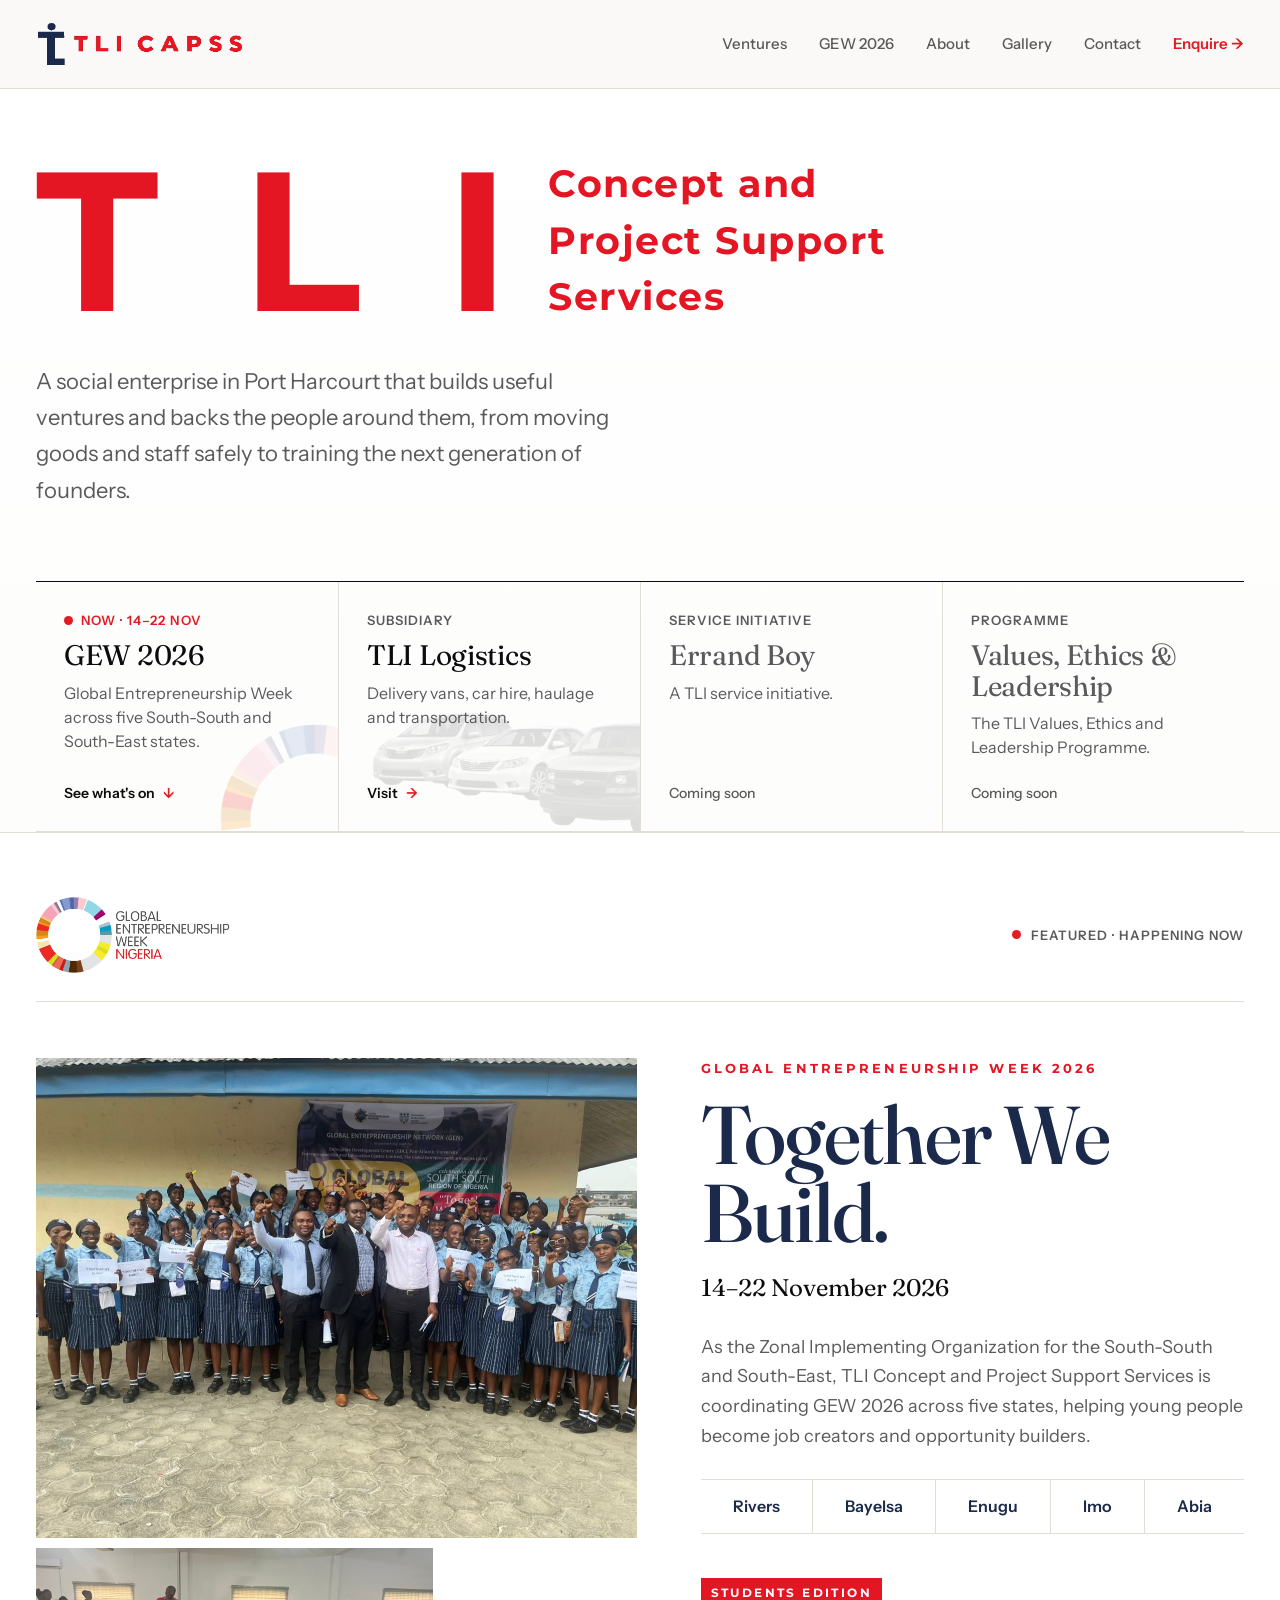
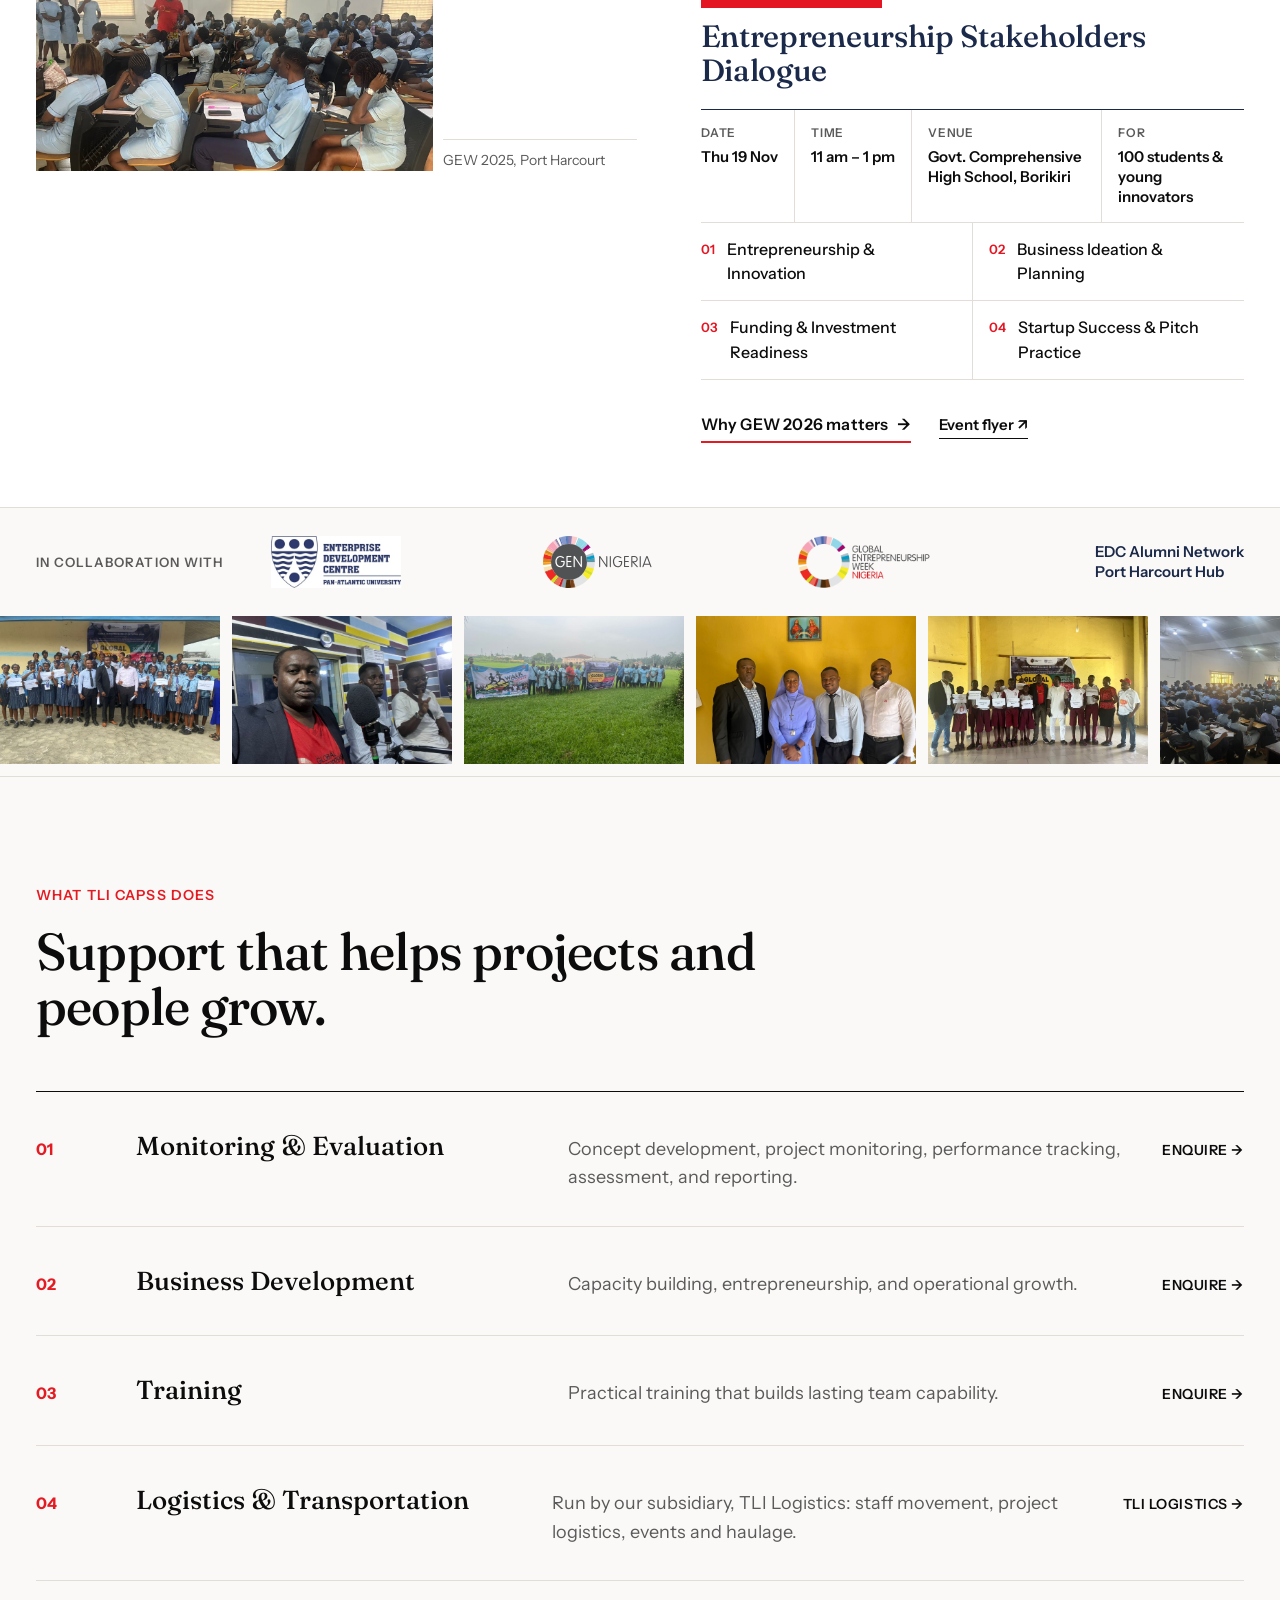
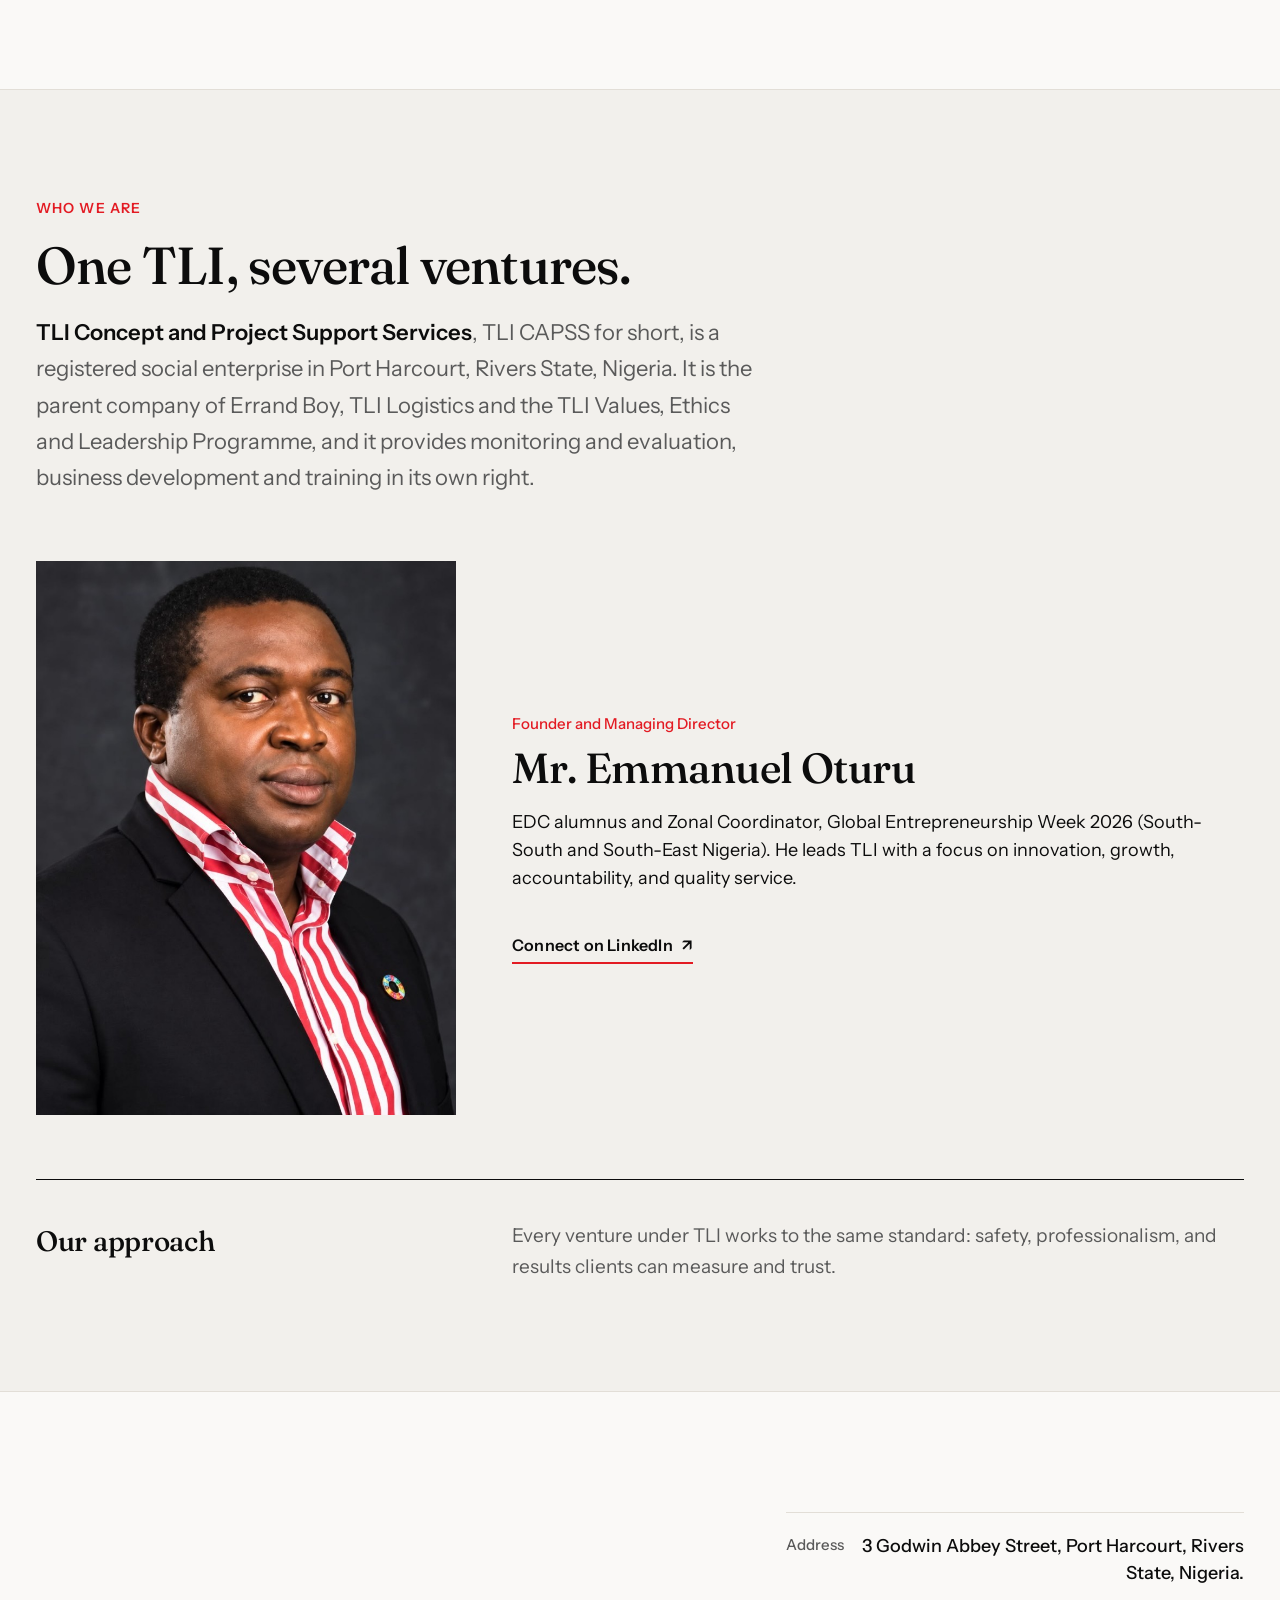
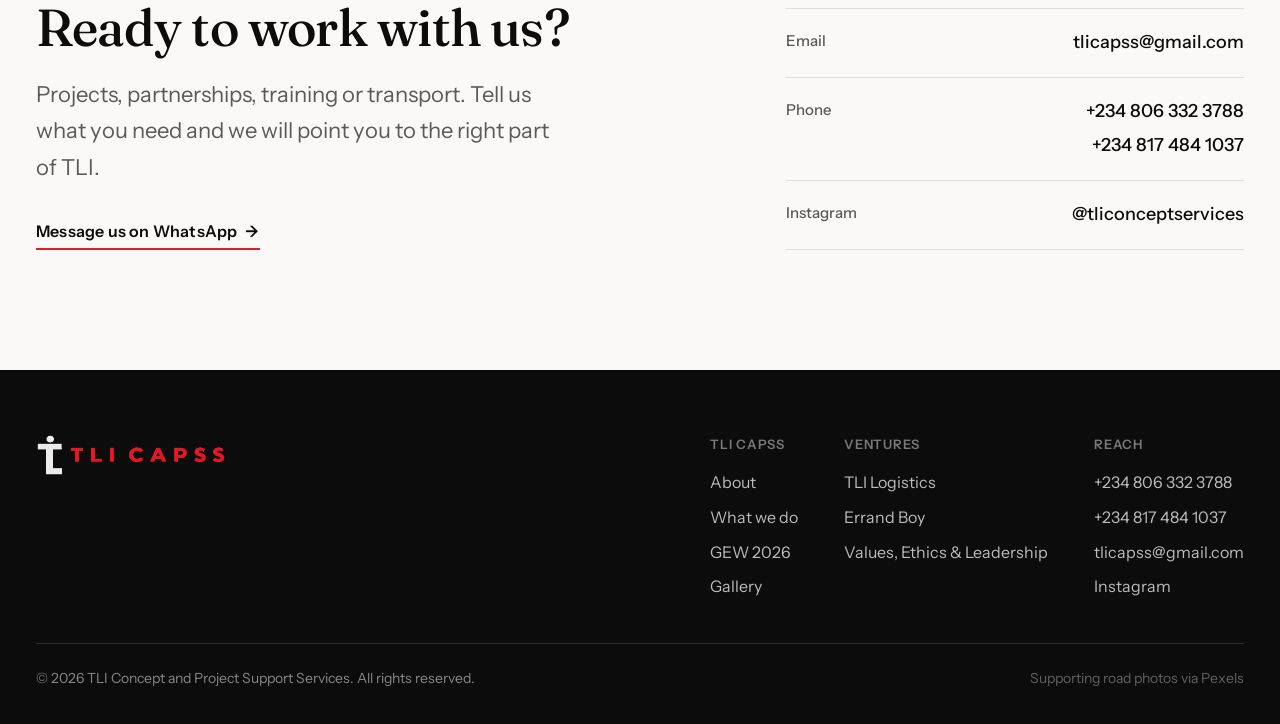
==== commit 98730b7f: "Add a logo-only social share image Co-Authored-By: Claude Opus 5.5 <noreply@anthropic.com>" ====
--- a/index.html
+++ b/index.html
@@ -11,13 +11,15 @@
   <meta property="og:site_name" content="TLI CAPSS" />
   <meta property="og:title" content="TLI Concept and Project Support Services" />
   <meta property="og:description" content="A Port Harcourt social enterprise and the parent company of Errand Boy, TLI Logistics and the TLI Values, Ethics and Leadership Programme." />
-  <meta property="og:url" content="https://YOUR-DOMAIN.example/" />
-  <meta property="og:image" content="https://YOUR-DOMAIN.example/images/brand/logo-mark.png" />
+  <meta property="og:url" content="https://tli-beryl.vercel.app/" />
+  <meta property="og:image" content="https://tli-beryl.vercel.app/images/brand/social.png" />
+  <meta property="og:image:width" content="1200" />
+  <meta property="og:image:height" content="630" />
   <meta property="og:image:alt" content="TLI CAPSS" />
-  <meta name="twitter:card" content="summary" />
+  <meta name="twitter:card" content="summary_large_image" />
   <meta name="twitter:title" content="TLI Concept and Project Support Services" />
   <meta name="twitter:description" content="A Port Harcourt social enterprise and the parent company of Errand Boy, TLI Logistics and the TLI Values, Ethics and Leadership Programme." />
-  <meta name="twitter:image" content="https://YOUR-DOMAIN.example/images/brand/logo-mark.png" />
+  <meta name="twitter:image" content="https://tli-beryl.vercel.app/images/brand/social.png" />
 
   <link rel="icon" type="image/png" href="images/brand/favicon.png" />
   <link rel="preconnect" href="https://fonts.googleapis.com" />
--- a/css/site.css
+++ b/css/site.css
@@ -787,18 +787,14 @@
   display: flex;
   flex-direction: column;
   justify-content: space-between;
-  font-family: var(--display);
-  font-size: calc(var(--tli) * .2);
-  font-weight: 400;
-  font-variation-settings: "opsz" 72;
-  letter-spacing: -0.01em;
-  line-height: .9;
+  font-family: var(--mark);
+  font-size: calc(var(--tli) * .19);
+  font-weight: 700;
+  letter-spacing: .04em;
+  line-height: .78;
   white-space: nowrap;
-  color: var(--ink);
-  padding-left: clamp(22px, 3vw, 52px);
-  border-left: 1px solid var(--line);
-}
-.ghero-full span:nth-child(2) { color: var(--ink-70); }
+  color: var(--logo-red);
+}
 .ghero-lede { max-width: 600px; margin: 52px 0 0; }
 
 /* ventures: one flush row, divided like the page beneath */
@@ -1297,8 +1293,6 @@
 @media (max-width: 620px) {
   .ghero { padding: 44px 0 56px; }
   .ghero-mark { --tli: 18.5vw; gap: 14px; }
-  .ghero-full { letter-spacing: -0.02em; }
-  .ghero-full { padding-left: 16px; border-left-width: 2px; }
   .ghero-lede { margin-top: 32px; font-size: 18px; }
   .vboxes { grid-template-columns: 1fr; margin-top: 44px; }
   .vbox + .vbox { border-left: 0; border-top: 1px solid var(--line); }
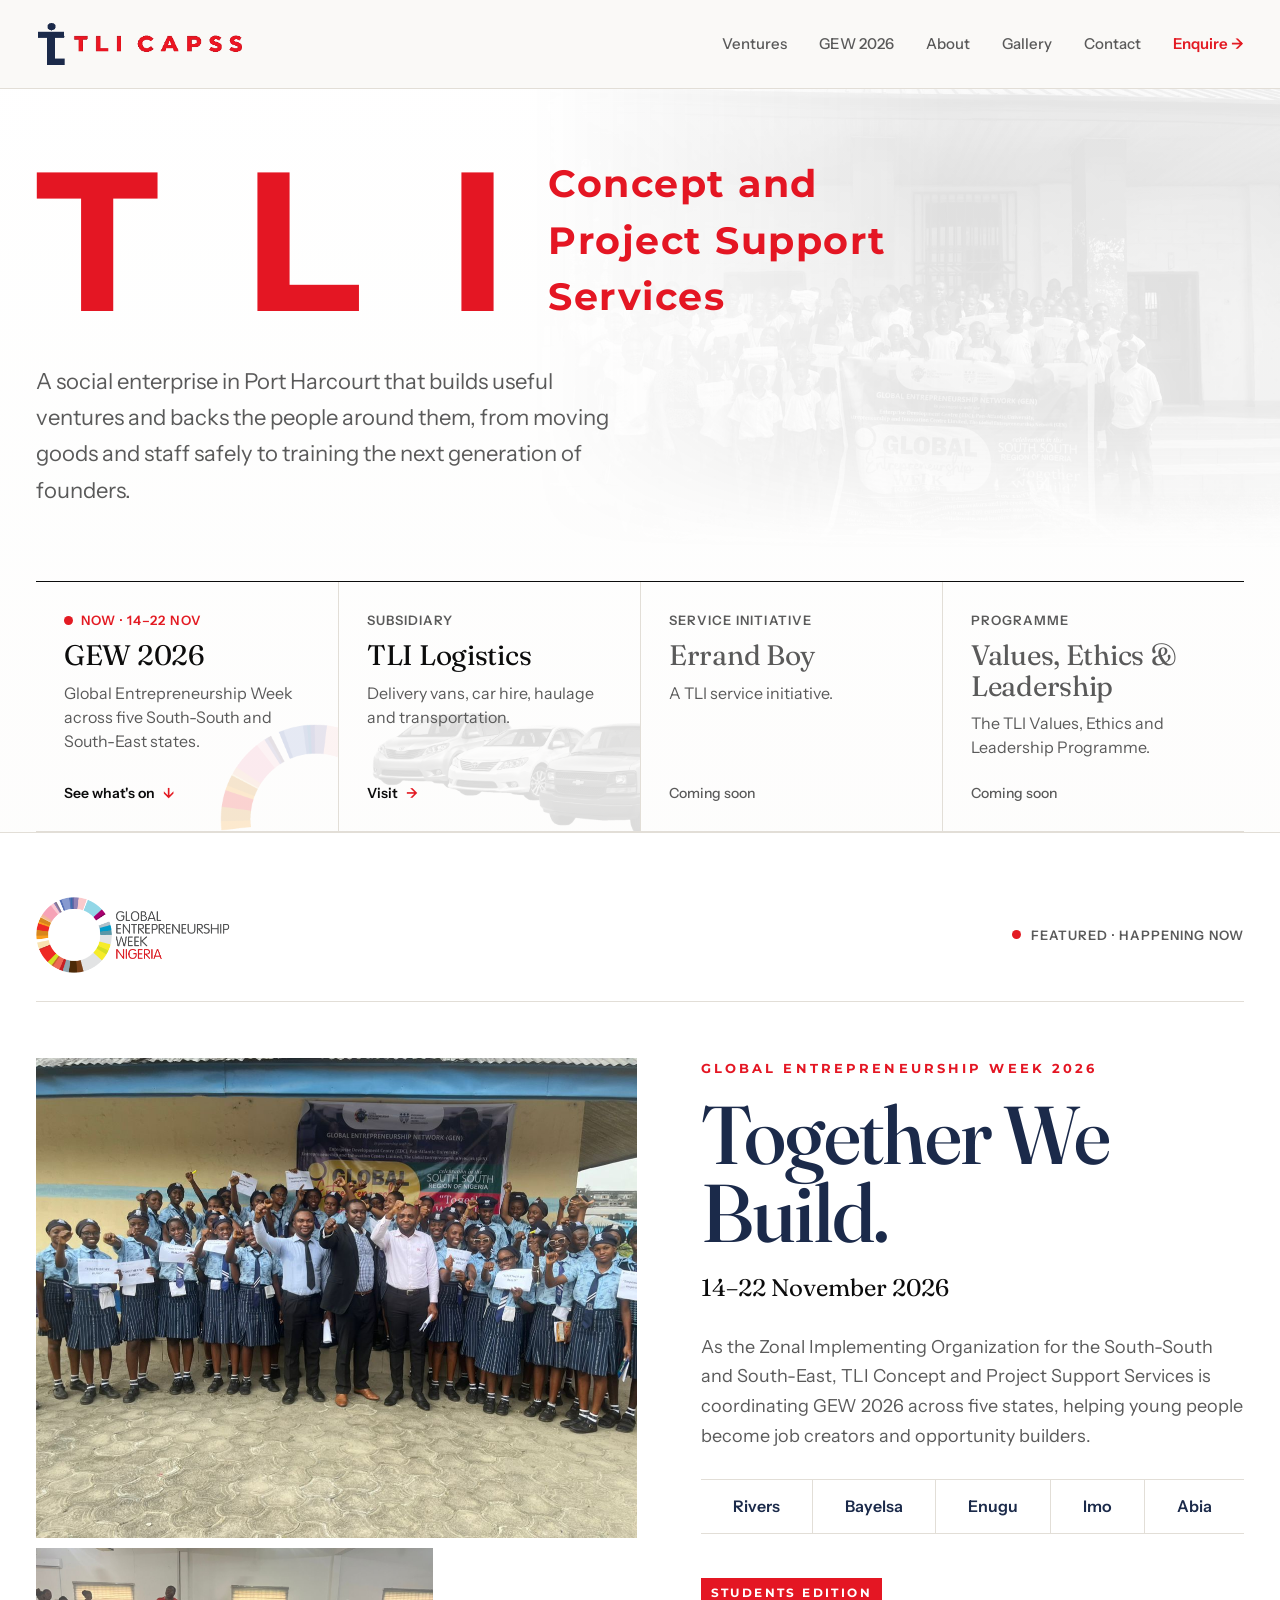
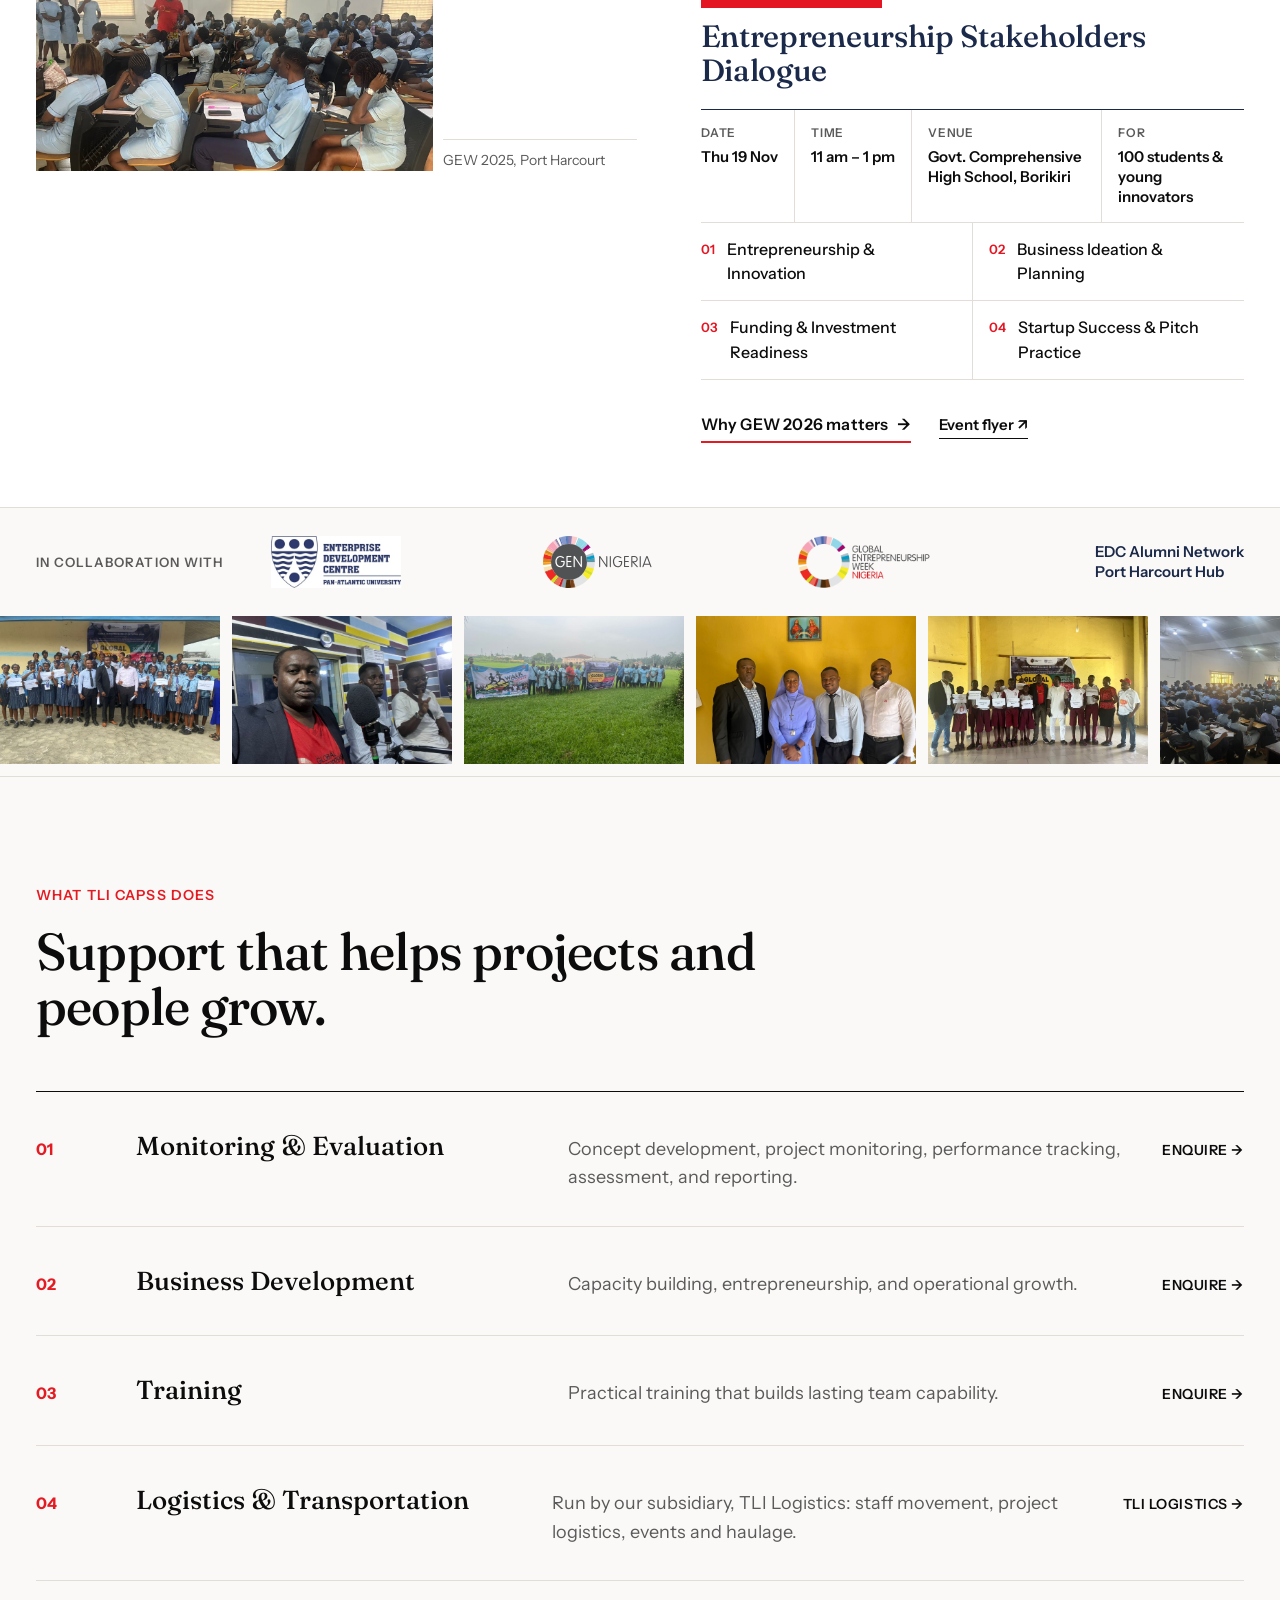
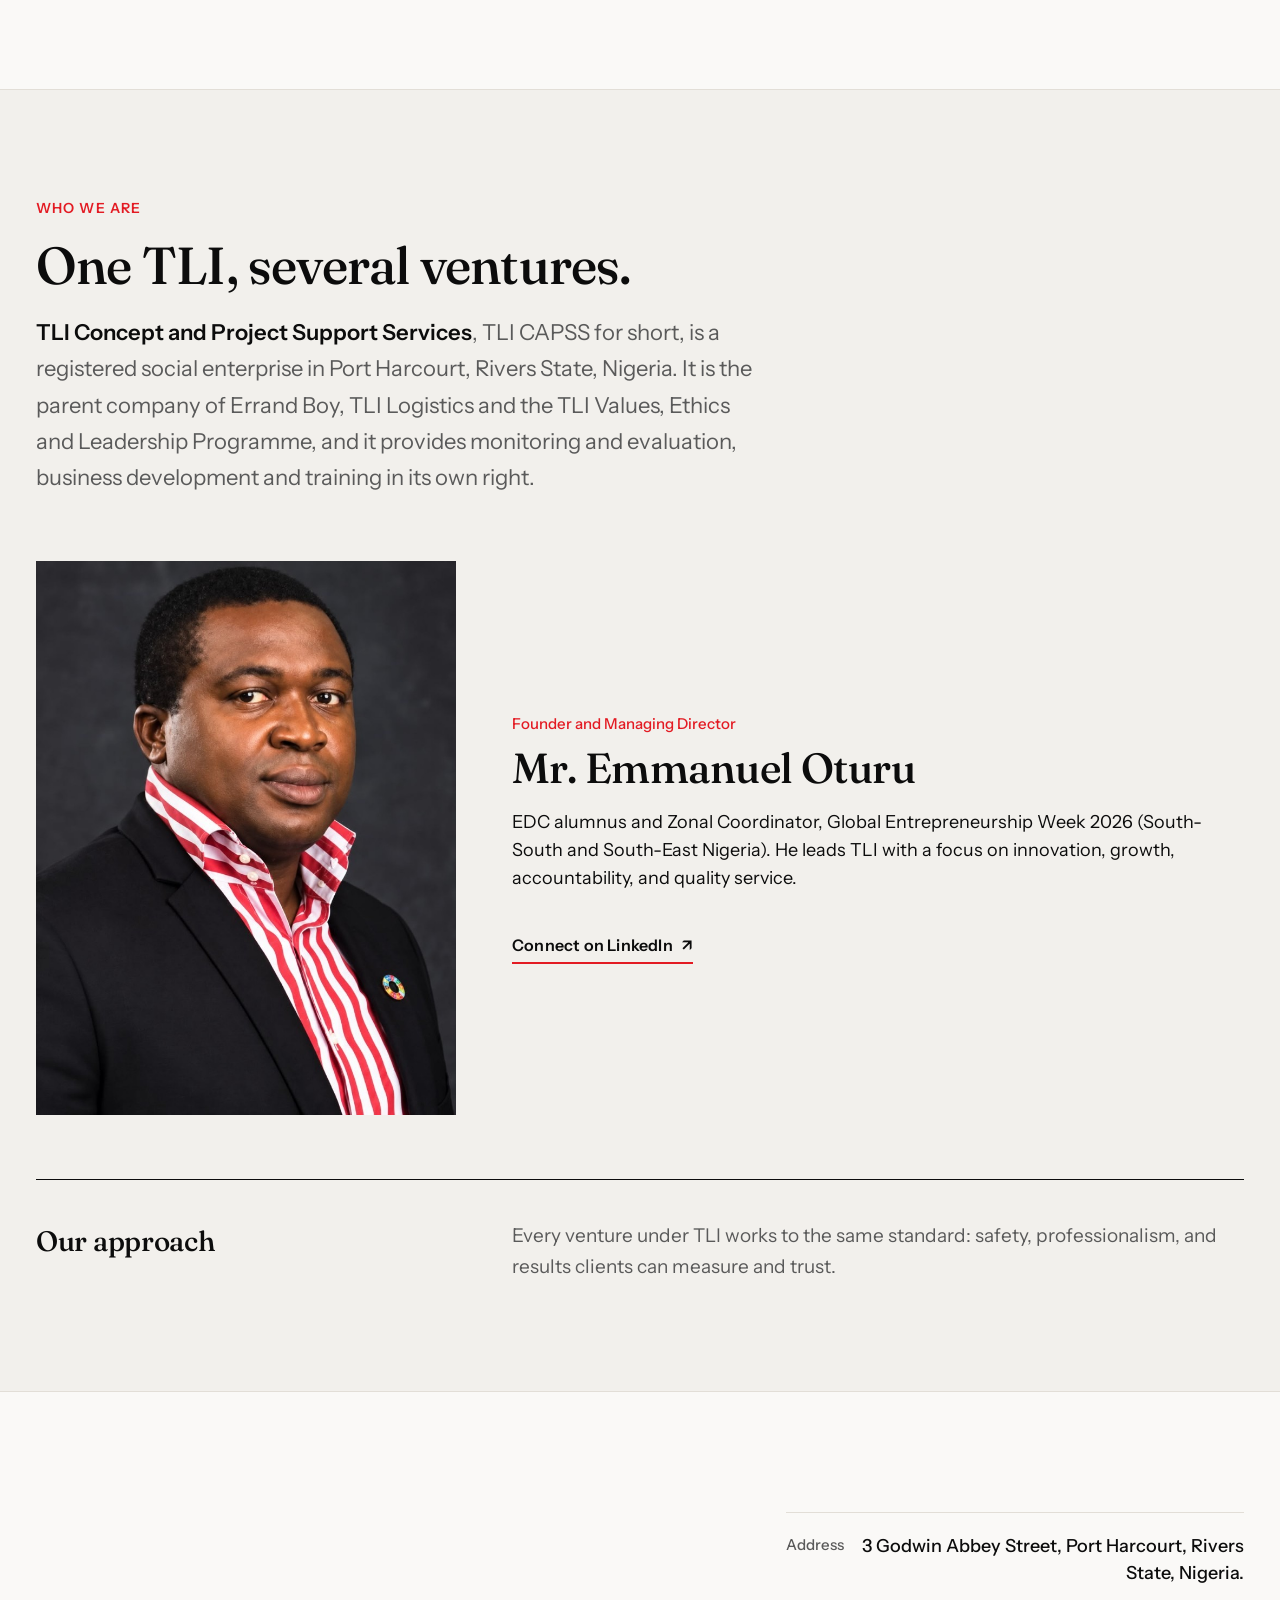
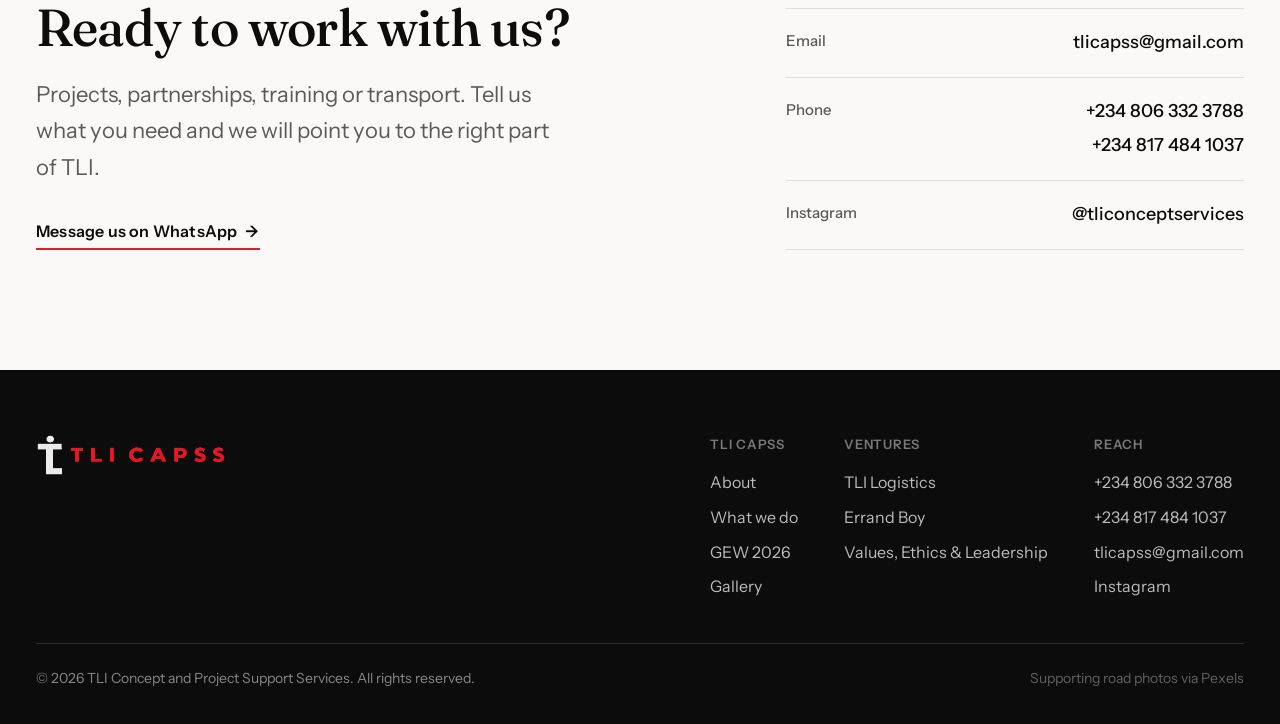
==== commit 9cb7b79a: "Put a faint GEW photo behind a left-aligned hero Co-Authored-By: Claude Opus 5.5 <noreply@anthropic." ====
--- a/index.html
+++ b/index.html
@@ -62,6 +62,8 @@
   <!-- ===== group hero + ventures ===== -->
   <section class="ghero">
     <div class="wrap">
+      <div class="ghero-top">
+      <span class="ghero-photo" aria-hidden="true"><img src="images/hero-gew-students.webp" alt="" width="1280" height="960" fetchpriority="low" /></span>
       <h1 class="ghero-mark rv">
         <span class="ghero-tli">TLI</span>
         <span class="ghero-full">
@@ -71,6 +73,7 @@
         </span>
       </h1>
       <p class="lede ghero-lede rv">A social enterprise in Port Harcourt that builds useful ventures and backs the people around them, from moving goods and staff safely to training the next generation of founders.</p>
+      </div>
 
       <ul class="vboxes" id="ventures" aria-label="TLI ventures and programmes">
         <li class="vbox vbox--link vbox--gew rv">
--- a/css/site.css
+++ b/css/site.css
@@ -797,6 +797,22 @@
 }
 .ghero-lede { max-width: 600px; margin: 52px 0 0; }
 
+/* faint photo behind the hero, fading out before it reaches the mark */
+.ghero-top { position: relative; isolation: isolate; }
+.ghero-photo {
+  position: absolute; z-index: -1;
+  top: -80px; bottom: -40px; right: calc(-1 * var(--gutter, 24px));
+  width: 62%;
+  pointer-events: none;
+  -webkit-mask-image: linear-gradient(to right, transparent 0%, #000 55%), linear-gradient(to bottom, #000 70%, transparent 100%);
+          mask-image: linear-gradient(to right, transparent 0%, #000 55%), linear-gradient(to bottom, #000 70%, transparent 100%);
+  -webkit-mask-composite: source-in; mask-composite: intersect;
+}
+.ghero-photo img {
+  width: 100%; height: 100%; object-fit: cover; object-position: 50% 40%;
+  opacity: .13; mix-blend-mode: multiply;
+}
+
 /* ventures: one flush row, divided like the page beneath */
 .vboxes {
   list-style: none;
@@ -1294,6 +1310,8 @@
   .ghero { padding: 44px 0 56px; }
   .ghero-mark { --tli: 18.5vw; gap: 14px; }
   .ghero-lede { margin-top: 32px; font-size: 18px; }
+  .ghero-photo { width: 85%; top: -44px; }
+  .ghero-photo img { opacity: .08; }
   .vboxes { grid-template-columns: 1fr; margin-top: 44px; }
   .vbox + .vbox { border-left: 0; border-top: 1px solid var(--line); }
   .vbox > a, .vbox > div { min-height: 0; padding: 22px 0; }
